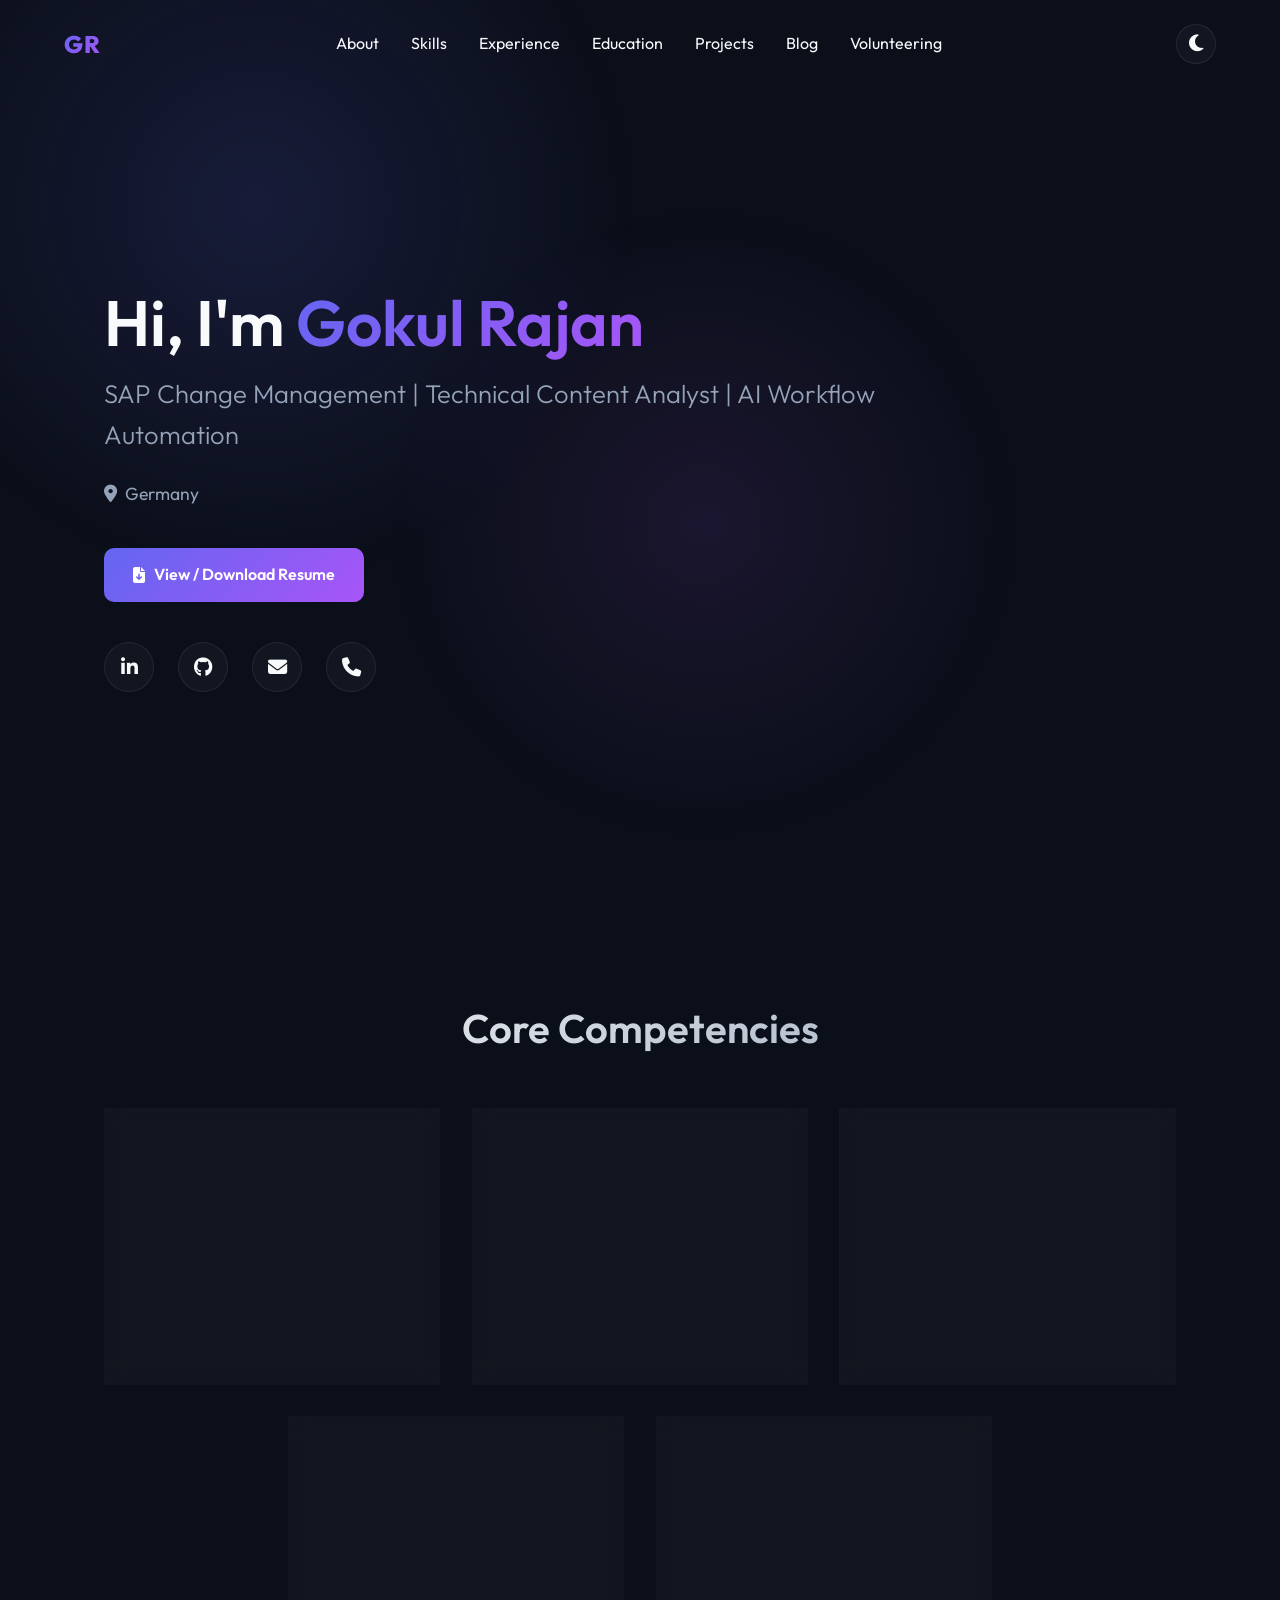
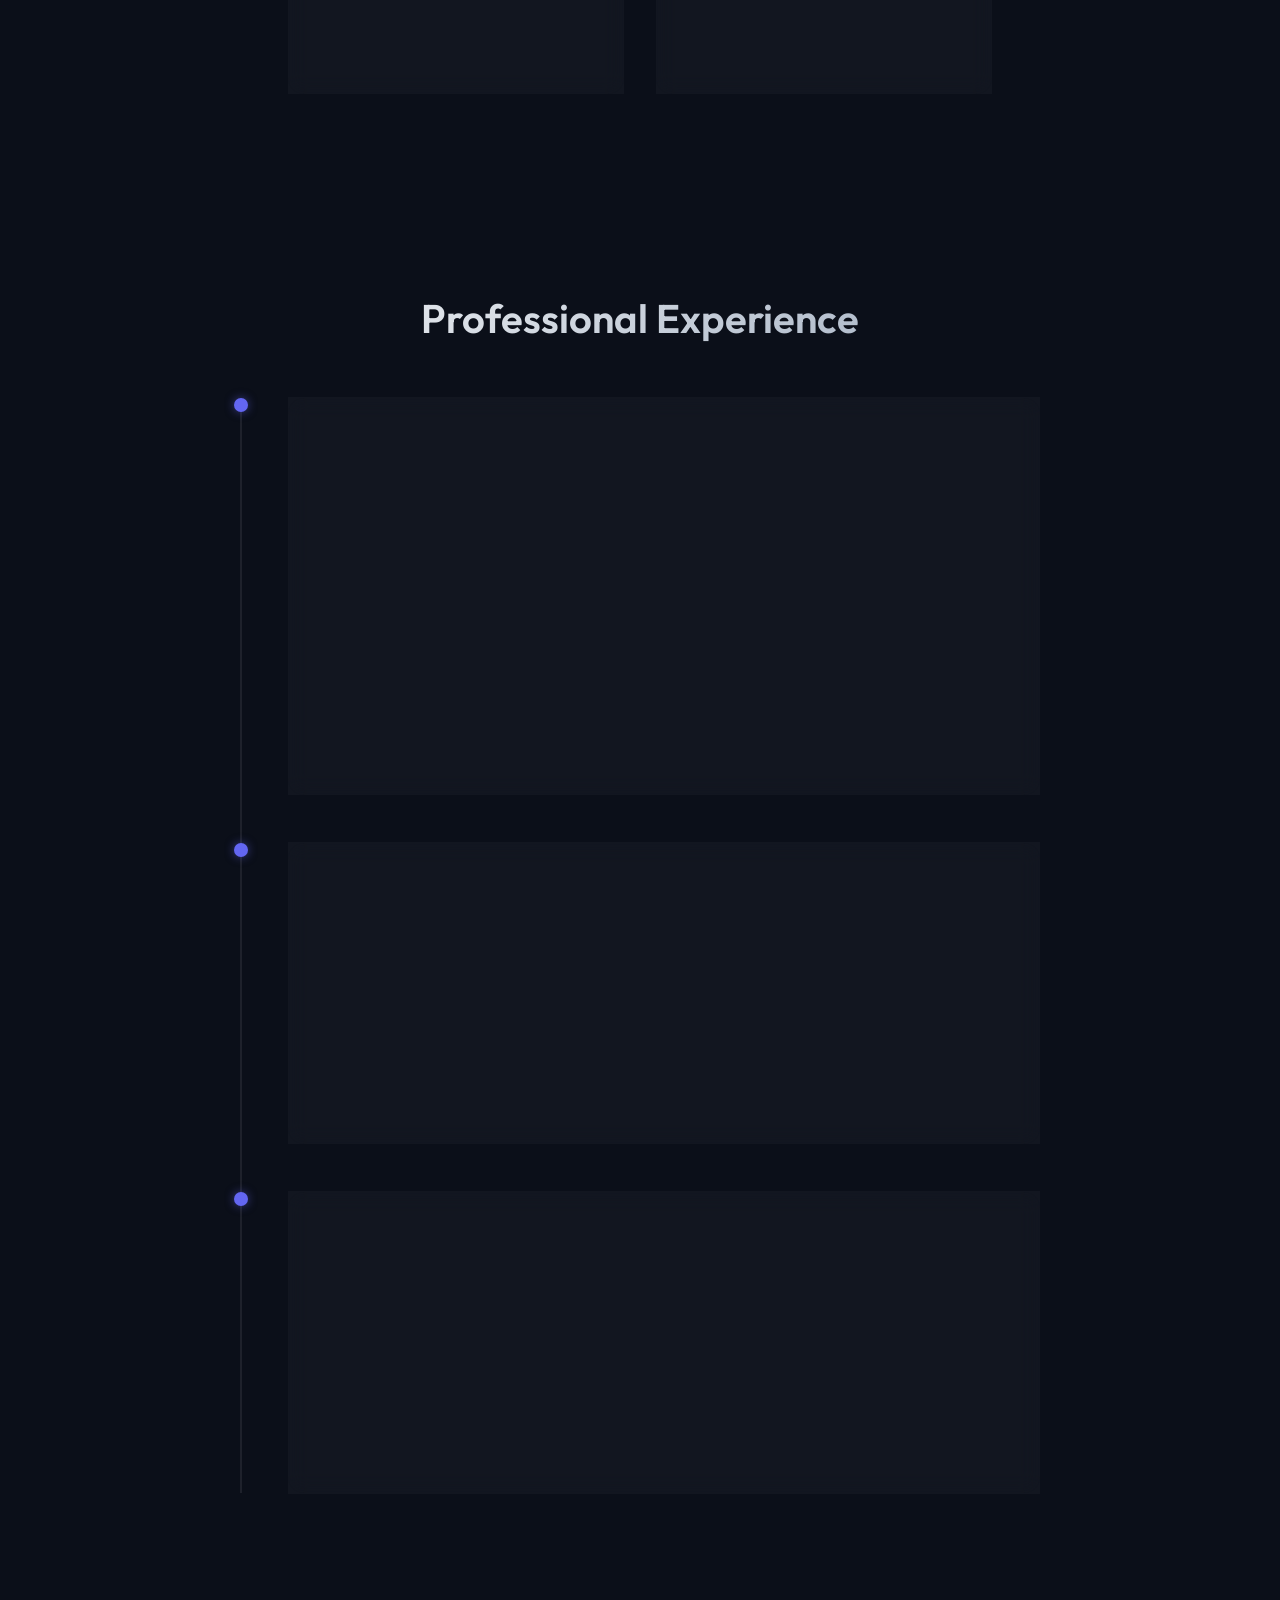
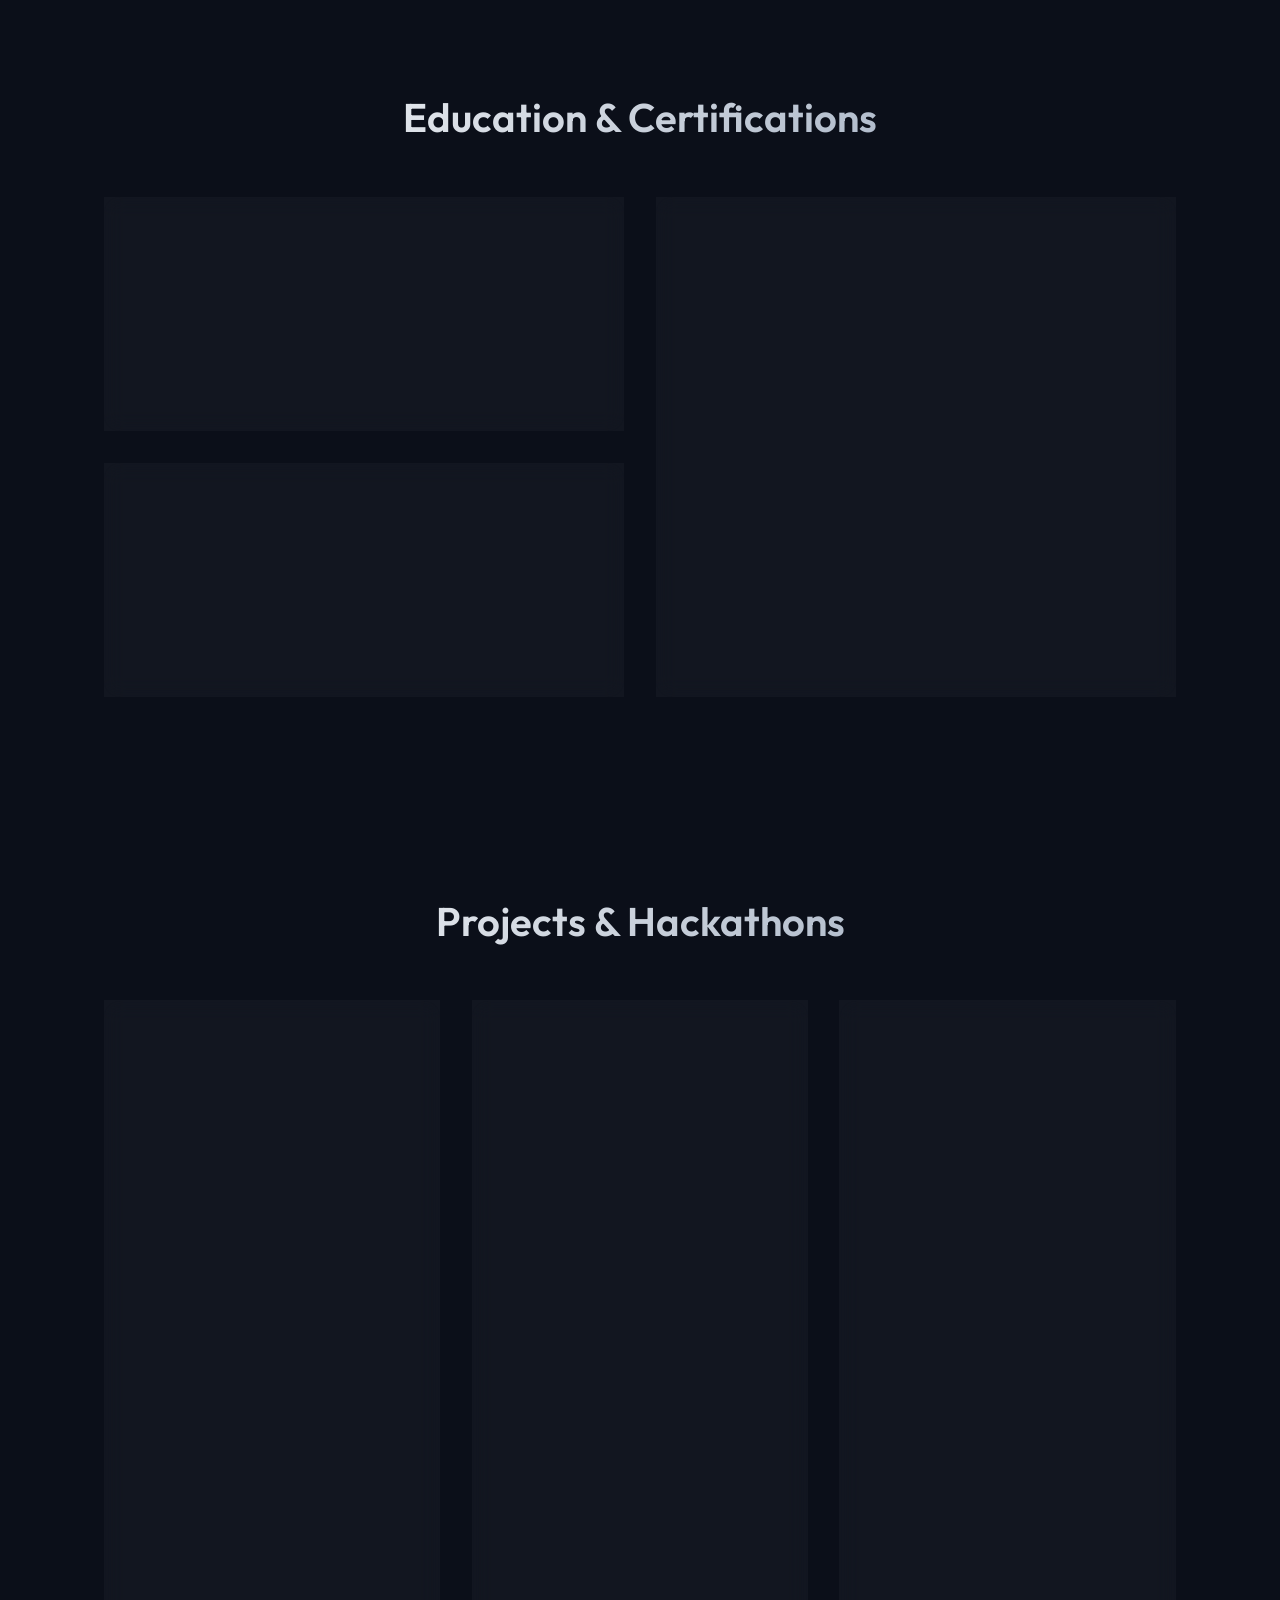
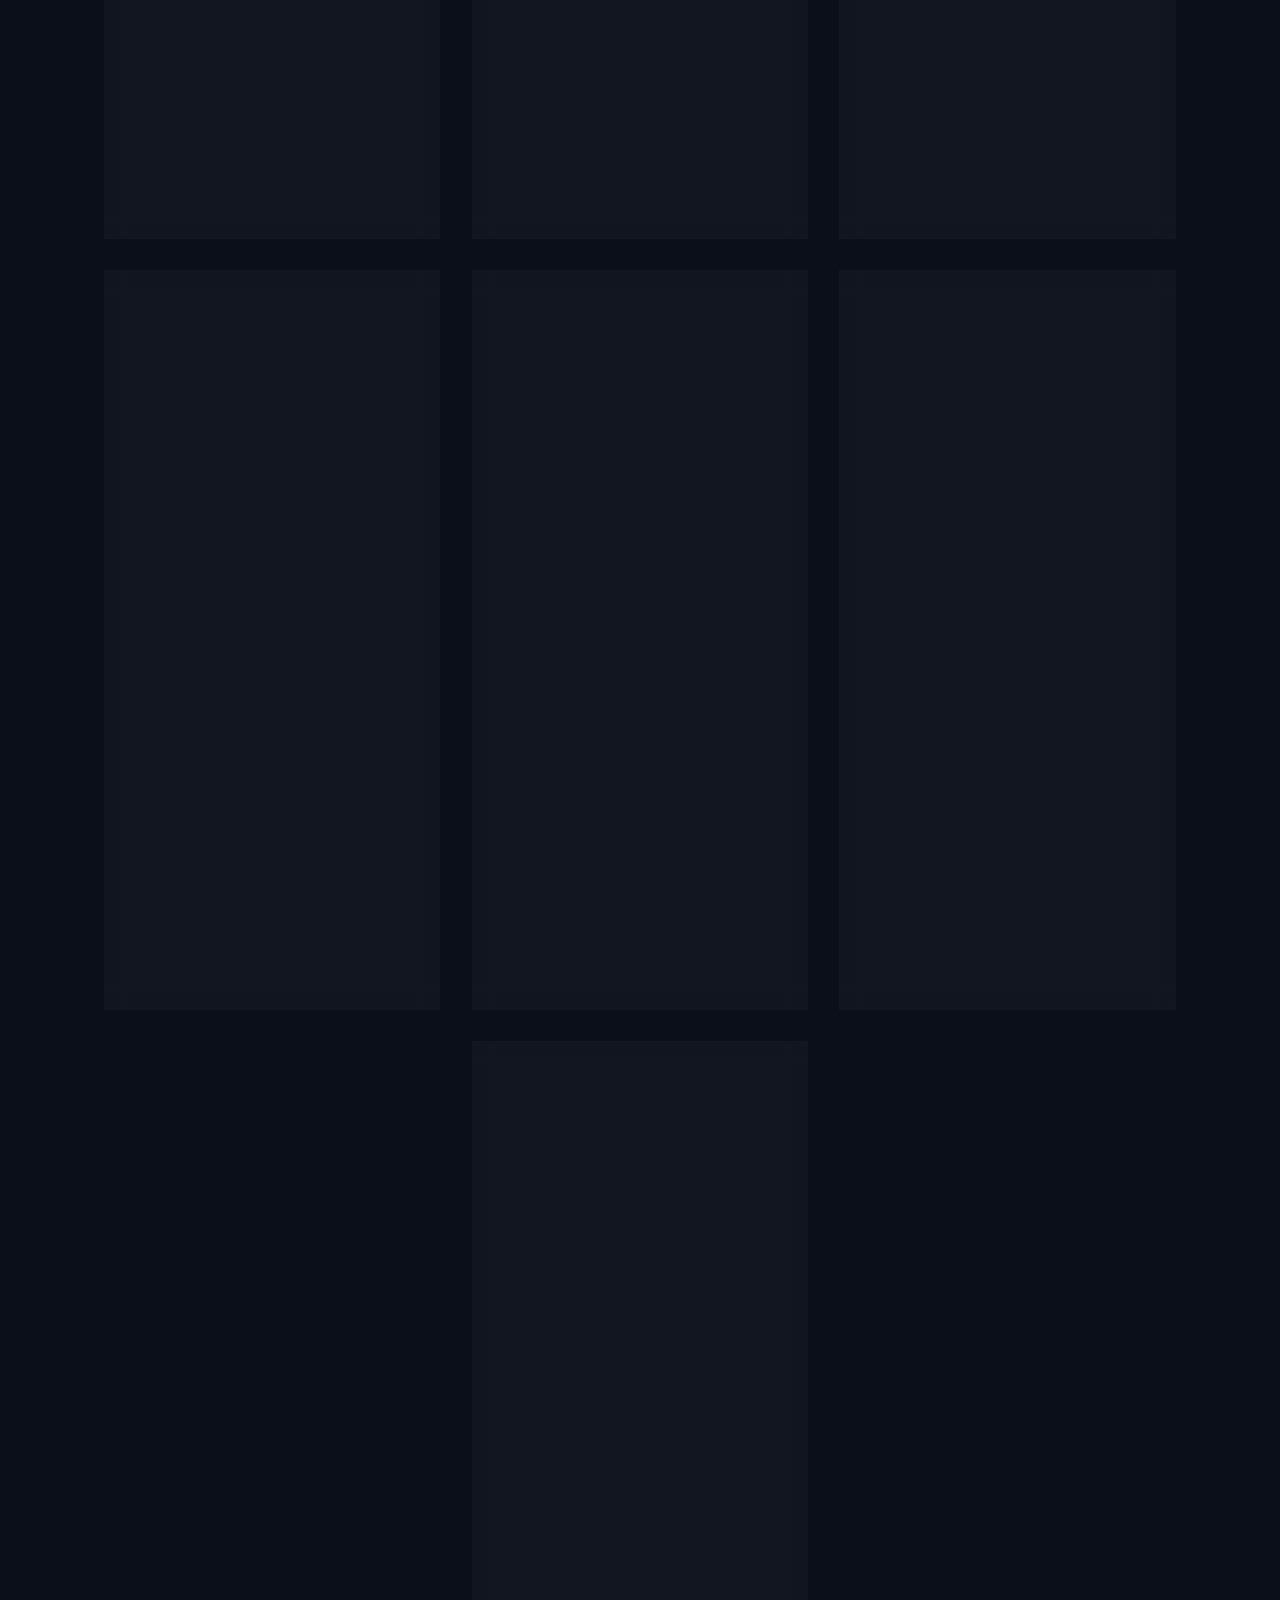
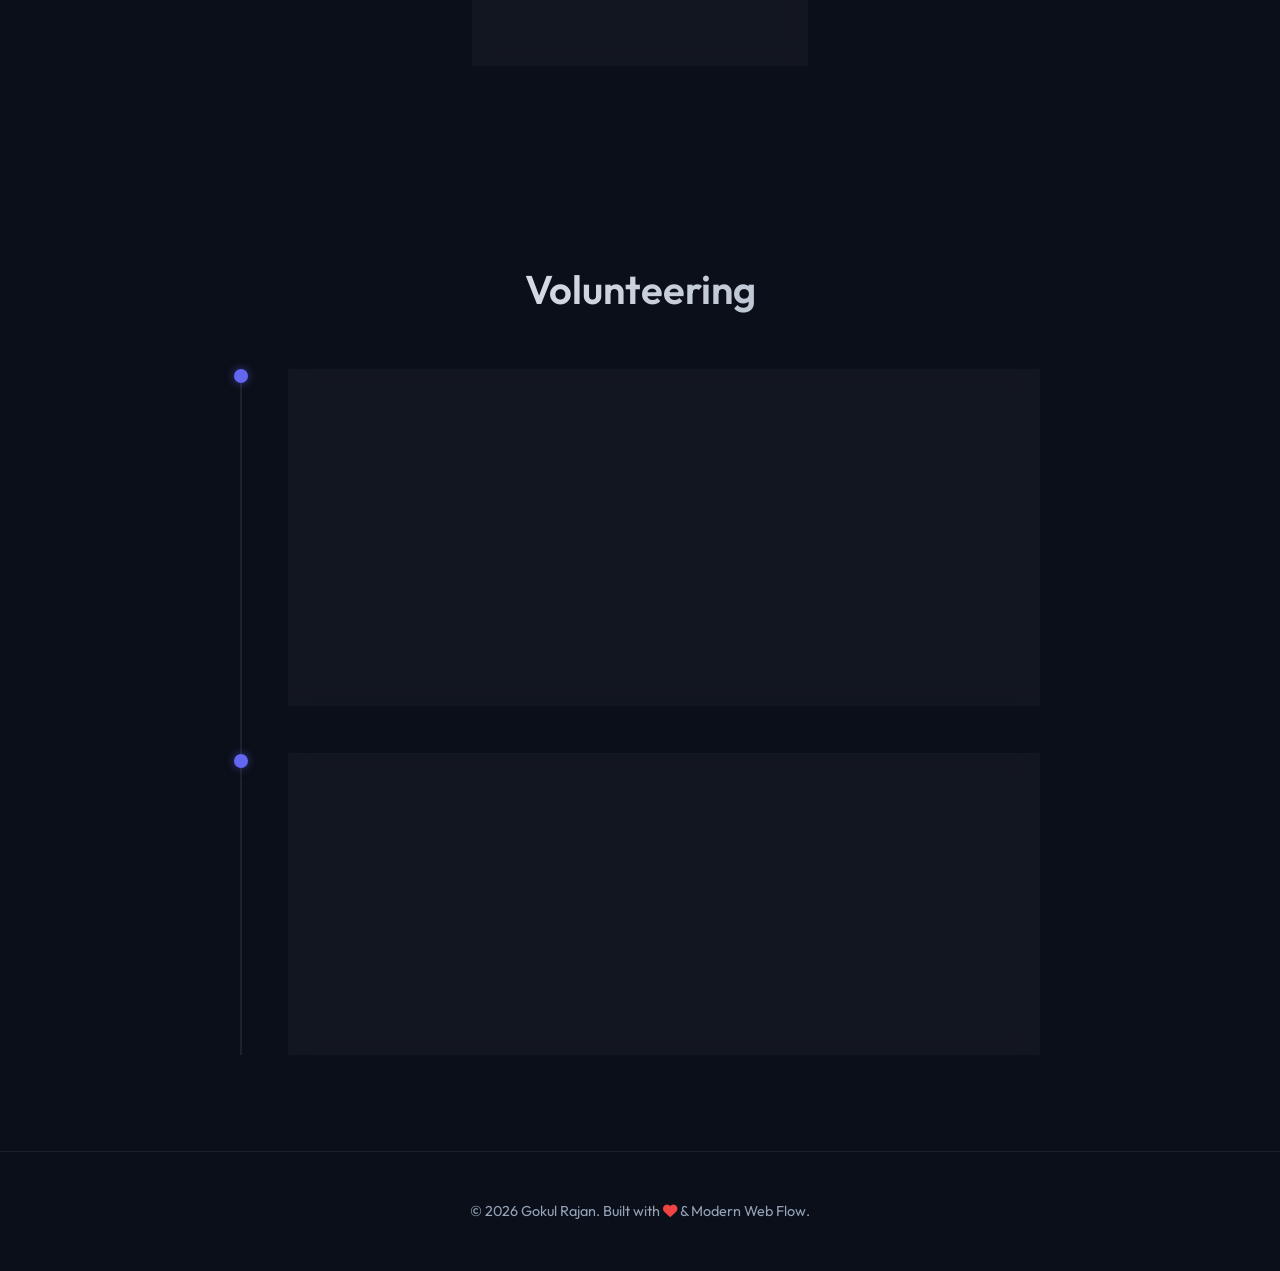
==== index.html @ 10820ab2 "Update hero, competencies, projects and rewrite project docs - Hero tagline is now SAP Change Manage" ====
<!DOCTYPE html>
<html lang="en">
<head>
    <meta charset="UTF-8">
    <meta name="viewport" content="width=device-width, initial-scale=1.0">
    <title>Gokul Rajan | Personal Portfolio</title>
    <meta name="description" content="Portfolio of Gokul Rajan - SAP Change Management | Technical Content Analyst | AI Workflow Automation.">
    <link rel="preconnect" href="https://fonts.googleapis.com">
    <link rel="preconnect" href="https://fonts.gstatic.com" crossorigin>
    <link href="https://fonts.googleapis.com/css2?family=Outfit:wght@300;400;600;800&display=swap" rel="stylesheet">
    <link rel="stylesheet" href="style.css">
    <link rel="stylesheet" href="https://cdnjs.cloudflare.com/ajax/libs/font-awesome/6.4.0/css/all.min.css">
</head>
<body>
    <div class="blob-bg"></div>

    <header>
        <nav>
            <div class="logo">GR</div>
            <ul class="nav-links">
                <li><a href="#hero">About</a></li>
                <li><a href="#skills">Skills</a></li>
                <li><a href="#experience">Experience</a></li>
                <li><a href="#education">Education</a></li>
                <li><a href="#projects">Projects</a></li>
                <li><a href="blog.html">Blog</a></li>
                <li><a href="#volunteering">Volunteering</a></li>
            </ul>
            <button id="theme-toggle" class="theme-toggle" aria-label="Toggle Theme">
                <i class="fa-solid fa-moon"></i>
            </button>
        </nav>
    </header>

    <main>
        <!-- Hero Section -->
        <section id="hero" class="hero">
            <div class="hero-content reveal-on-load">
                <h1>Hi, I'm <span class="highlight">Gokul Rajan</span></h1>
                <h2>SAP Change Management | Technical Content Analyst | AI Workflow Automation</h2>
                <p class="location"><i class="fa-solid fa-location-dot"></i> Germany</p>
                <!-- TODO: replace RESUME_DRIVE_LINK with the Google Drive share URL of the resume -->
                <div class="hero-actions">
                    <a href="RESUME_DRIVE_LINK" class="btn-primary" target="_blank" rel="noopener">
                        <i class="fa-solid fa-file-arrow-down"></i> View / Download Resume
                    </a>
                </div>
                <div class="social-links">
                    <a href="https://linkedin.com/in/gokul-rajan-ece" target="_blank" aria-label="LinkedIn"><i class="fa-brands fa-linkedin-in"></i></a>
                    <a href="https://github.com/GokulRajan23" target="_blank" aria-label="GitHub"><i class="fa-brands fa-github"></i></a>
                    <a href="mailto:gokulrece23@gmail.com" aria-label="Email"><i class="fa-solid fa-envelope"></i></a>
                    <a href="tel:+4915510297960" aria-label="Phone"><i class="fa-solid fa-phone"></i></a>
                </div>
            </div>
        </section>

        <!-- About / Skills Section -->
        <section id="skills" class="skills-section">
            <h2 class="section-title reveal">Core Competencies</h2>
            <div class="skills-grid">
                <div class="glass-card skill-card reveal">
                    <h3><i class="fa-solid fa-bullseye"></i> Focus Areas</h3>
                    <ul>
                        <li>SAP Change Management</li>
                        <li>Technical Content Analysis</li>
                        <li>Generative AI Enthusiast</li>
                    </ul>
                </div>
                <div class="glass-card skill-card reveal">
                    <h3><i class="fa-solid fa-list-check"></i> Project Support</h3>
                    <ul>
                        <li>Project coordination</li>
                        <li>Task tracking</li>
                        <li>Process execution</li>
                        <li>Documentation management</li>
                    </ul>
                </div>
                <div class="glass-card skill-card reveal">
                    <h3><i class="fa-solid fa-toolbox"></i> Tools & Platforms</h3>
                    <div class="tags">
                        <span>SAP</span> <span>SharePoint</span> <span>ServiceNow</span> <span>IBM Maximo</span> <span>Microsoft Office</span> <span>MS Teams</span>
                    </div>
                </div>
                <div class="glass-card skill-card reveal">
                    <h3><i class="fa-solid fa-file-signature"></i> Documentation</h3>
                    <ul>
                        <li>Technical documentation</li>
                        <li>Report preparation</li>
                        <li>Data maintenance</li>
                        <li>Structured documentation</li>
                    </ul>
                </div>
                <div class="glass-card skill-card reveal">
                    <h3><i class="fa-solid fa-earth-europe"></i> Languages</h3>
                    <div class="language-bars">
                        <div class="lang">
                            <span>English (C1)</span>
                            <div class="progress-bar"><div class="progress" style="width: 85%;"></div></div>
                        </div>
                        <div class="lang">
                            <span>German (A2)</span>
                            <div class="progress-bar"><div class="progress" style="width: 30%;"></div></div>
                        </div>
                    </div>
                </div>
            </div>
        </section>

        <!-- Experience Section -->
        <section id="experience" class="timeline-section">
            <h2 class="section-title reveal">Professional Experience</h2>
            <div class="timeline">
                <div class="timeline-item reveal">
                    <div class="timeline-dot"></div>
                    <div class="timeline-content glass-card hover-lift">
                        <h3>SAP BASIS Administrator</h3>
                        <h4>Kyndryl Solutions Pvt. Ltd <span>| Chennai, India</span></h4>
                        <span class="date">Aug 2023 – Sept 2025</span>
                        <ul>
                            <li>Supported structured project-related workflows in an SAP-based environment for a global manufacturing client (Henkel)</li>
                            <li>Maintained and updated process and system documentation</li>
                            <li>Tracked system activities and workflows</li>
                            <li>Collaborated with cross-functional teams</li>
                            <li>Validated and maintained operational data</li>
                        </ul>
                    </div>
                </div>
                <div class="timeline-item reveal">
                    <div class="timeline-dot"></div>
                    <div class="timeline-content glass-card hover-lift">
                        <h3>Python Programmer</h3>
                        <h4>Institution of Electronics & Telecommunication Engineers <span>| Remote</span></h4>
                        <span class="date">Nov 2020 – Dec 2020</span>
                        <ul>
                            <li>Processed and validated datasets</li>
                            <li>Cleaned and organized data</li>
                            <li>Automated simple data handling tasks</li>
                        </ul>
                    </div>
                </div>
                <div class="timeline-item reveal">
                    <div class="timeline-dot"></div>
                    <div class="timeline-content glass-card hover-lift">
                        <h3>Technical Content Analyst</h3>
                        <h4>StudyMonk.Inc <span>| Remote</span></h4>
                        <span class="date">Oct 2020 – Nov 2020</span>
                        <ul>
                            <li>Prepared structured technical documentation</li>
                            <li>Created clear and concise content</li>
                            <li>Ensured consistency and quality across formats</li>
                        </ul>
                    </div>
                </div>
            </div>
        </section>

        <!-- Education & Certifications -->
        <section id="education" class="edu-cert-section">
            <h2 class="section-title reveal">Education & Certifications</h2>
            <div class="edu-cert-grid">
                
                <div class="education reveal">
                    <div class="glass-card edu-card hover-lift">
                        <h3>Master of Science</h3>
                        <h4>International Information Systems</h4>
                        <p>Friedrich-Alexander-University<br>Erlangen-Nuremberg, Germany</p>
                        <span class="date">Oct 2025 – Present</span>
                    </div>
                    <div class="glass-card edu-card hover-lift mt-4">
                        <h3>Bachelor of Engineering</h3>
                        <h4>Electronics and Communication Engineering</h4>
                        <p>Anna University<br>Chennai, India</p>
                        <span class="date">Aug 2019 – Aug 2023</span>
                    </div>
                </div>

                <div class="certifications reveal">
                    <div class="glass-card cert-card">
                        <h3><i class="fa-solid fa-certificate"></i> Certifications</h3>
                        <ul class="cert-list">
                            <li><i class="fa-solid fa-check text-primary"></i> Prompt Engineering with Gemini, Claude & ChatGPT</li>
                            <li><i class="fa-solid fa-check text-primary"></i> Distributed Platform – Windows & VMware Admin</li>
                            <li><i class="fa-solid fa-check text-primary"></i> Microsoft Power BI – Data Visualization and Reporting</li>
                            <li><i class="fa-solid fa-check text-primary"></i> Microsoft Certified: Azure Fundamentals (AZ-900)</li>
                            <li><i class="fa-solid fa-check text-primary"></i> Microsoft Certified: Azure AI Fundamentals (AI-900)</li>
                            <li><i class="fa-solid fa-check text-primary"></i> Google Cloud Computing Foundations</li>
                            <li><i class="fa-solid fa-check text-primary"></i> Automation Fundamentals (Kyndryl)</li>
                        </ul>
                    </div>
                </div>
            </div>
        </section>
        
        <!-- Projects Section -->
        <section id="projects" class="projects-section">
            <h2 class="section-title reveal">Projects & Hackathons</h2>
            <div class="projects-grid">

                <!-- Project 1 -->
                <div class="glass-card project-card reveal hover-lift">
                    <div class="project-header">
                        <h3>Q Hack 2026 - AI Sales Coach (Minerva)</h3>
                        <div class="badge-row">
                            <span class="category-badge">Multi-Agent AI System</span>
                            <span class="category-badge award-badge"><i class="fa-solid fa-trophy"></i> 1st Place</span>
                        </div>
                    </div>
                    <p class="description">Built at Q Hack 2026 in Mannheim: a LangGraph-based multi-agent AI system that processes real-time input data to generate structured sales coaching outputs.</p>
                    <ul class="key-contributions">
                        <li>Designed the agent architecture, prompt pipeline and evaluation logic from scratch</li>
                        <li>Orchestrated multiple agents into a single structured coaching output</li>
                        <li>Awarded 1st place among all competing teams</li>
                    </ul>
                    <div class="tags">
                        <span>LangGraph</span> <span>Multi-Agent Systems</span> <span>Prompt Engineering</span> <span>Python</span> <span>LLM Evaluation</span>
                    </div>
                </div>

                <!-- Project 2 -->
                <div class="glass-card project-card reveal hover-lift">
                    <div class="project-header">
                        <h3>Should I Buy It</h3>
                        <div class="badge-row">
                            <span class="category-badge">React / AI Web App</span>
                        </div>
                    </div>
                    <p class="description">A gamified purchase-decision app. Answer a short run of timed questions about a product and an LLM returns a straight YES or NO verdict with a one-line reason.</p>
                    <ul class="key-contributions">
                        <li>Built a category-aware question engine covering 12 product categories with timed questions, sliders and choice inputs</li>
                        <li>Integrated the OpenRouter API to return a strict JSON verdict plus a one-sentence justification</li>
                        <li>Managed quiz flow with a reducer-based React hook and an age gate for restricted categories</li>
                    </ul>
                    <div class="tags">
                        <span>React 19</span> <span>Vite</span> <span>Tailwind CSS</span> <span>OpenRouter API</span> <span>Vercel</span>
                    </div>
                    <div class="project-links">
                        <a href="https://github.com/GokulRajan23/ShouldIBuyIt" target="_blank" class="btn"><i class="fa-brands fa-github"></i> Github link</a>
                    </div>
                </div>

                <!-- Project 3 -->
                <div class="glass-card project-card reveal hover-lift">
                    <div class="project-header">
                        <h3>AI Founding Agent Hackathon</h3>
                        <span class="category-badge">Backend / AI Application</span>
                    </div>
                    <p class="description">Developed a backend-driven application to process structured inputs and generate decision-support outputs using n8n.</p>
                    <ul class="key-contributions">
                        <li>Designed system workflows integrating multiple components</li>
                        <li>Implemented backend logic for efficient data handling</li>
                        <li>Simulated real-world application behavior and data flow</li>
                    </ul>
                    <div class="tags">
                        <span>Backend Architecture</span> <span>Data Processing Pipelines</span> <span>Workflow Design</span> <span>Application Logic</span>
                    </div>
                </div>

                <!-- Project 4 -->
                <div class="glass-card project-card reveal hover-lift">
                    <div class="project-header">
                        <h3>Smart India Hackathon</h3>
                        <span class="category-badge">Database & Backend System</span>
                    </div>
                    <p class="description">Built a system with a MySQL database backend for structured data storage and retrieval.</p>
                    <ul class="key-contributions">
                        <li>Designed relational database schemas</li>
                        <li>Implemented SQL queries for optimized data access</li>
                        <li>Integrated backend logic with application components</li>
                    </ul>
                    <div class="tags">
                        <span>MySQL</span> <span>Relational Database Design</span> <span>SQL Optimization</span> <span>Backend Integration</span>
                    </div>
                    <div class="project-links">
                        <a href="https://github.com/GokulRajan23/Sustainable-and-No-Contact-Attendance-System" target="_blank" class="btn"><i class="fa-brands fa-github"></i> Github link</a>
                    </div>
                </div>

                <!-- Project 5 -->
                <div class="glass-card project-card reveal hover-lift">
                    <div class="project-header">
                        <h3>Alcohol Detection System with Engine Locking</h3>
                        <span class="category-badge">Embedded Systems / IoT</span>
                    </div>
                    <p class="description">Designed a system to detect alcohol levels and automatically lock the vehicle engine if a threshold is exceeded.</p>
                    <ul class="key-contributions">
                        <li>Developed alcohol detection using MQ3 sensor</li>
                        <li>Implemented engine locking mechanism</li>
                        <li>Handled both hardware and software integration</li>
                    </ul>
                    <div class="tags">
                        <span>Arduino IDE</span> <span>C++</span> <span>MQ3 Sensor</span>
                    </div>
                    <div class="project-links">
                        <a href="https://github.com/GokulRajan23/Alcohol-Detection-System-with-Engine-Locking" target="_blank" class="btn"><i class="fa-brands fa-github"></i> Github link</a>
                    </div>
                </div>

                <!-- Project 6 -->
                <div class="glass-card project-card reveal hover-lift">
                    <div class="project-header">
                        <h3>Gas Leakage Monitoring & Alerting System</h3>
                        <span class="category-badge">IoT + Mobile Application</span>
                    </div>
                    <p class="description">Engineered a real-time LPG gas leakage detection and alert system with mobile notifications.</p>
                    <ul class="key-contributions">
                        <li>Built real-time gas leakage detection system</li>
                        <li>Implemented automated alert mechanisms</li>
                        <li>Developed cross-platform mobile app for notifications</li>
                    </ul>
                    <div class="tags">
                        <span>Arduino UNO</span> <span>MIT App Inventor</span> <span>Node-RED</span> <span>TinkerCAD</span> <span>GPS Module</span>
                    </div>
                    <div class="project-links">
                        <a href="https://tinyurl.com/gas-leakage-monitoring" target="_blank" class="btn"><i class="fa-solid fa-link"></i> Project link</a>
                    </div>
                </div>

                <!-- Project 7 -->
                <div class="glass-card project-card reveal hover-lift">
                    <div class="project-header">
                        <h3>Metamaterial Antenna for Wideband Applications</h3>
                        <span class="category-badge">Research / Simulation</span>
                    </div>
                    <p class="description">Designed and simulated a metamaterial antenna to improve bandwidth and performance.</p>
                    <ul class="key-contributions">
                        <li>Designed metamaterial-based antenna structure</li>
                        <li>Performed simulations using CST Studio Suite</li>
                        <li>Used MATLAB for data analysis and modeling</li>
                    </ul>
                    <div class="tags">
                        <span>CST Studio Suite</span> <span>MATLAB</span>
                    </div>
                    <div class="project-links">
                        <a href="https://tinyurl.com/design-of-antenna" target="_blank" class="btn"><i class="fa-solid fa-link"></i> Project link</a>
                    </div>
                </div>

            </div>
        </section>
        
        <!-- Volunteering Section -->
        <section id="volunteering" class="timeline-section">
            <h2 class="section-title reveal">Volunteering</h2>
            <div class="timeline">
                <div class="timeline-item reveal">
                    <div class="timeline-dot"></div>
                    <div class="timeline-content glass-card hover-lift">
                        <h3>Secretary</h3>
                        <h4>Electronics and Communication Engineers Association <span>| Chennai, India</span></h4>
                        <span class="date">2021 – 2022</span>
                        <ul>
                            <li>Coordinated multi-team activities</li>
                            <li>Organized meetings and stakeholder communication</li>
                            <li>Prepared reports and documentation</li>
                            <li>Tracked tasks and follow-ups</li>
                        </ul>
                    </div>
                </div>
                <div class="timeline-item reveal">
                    <div class="timeline-dot"></div>
                    <div class="timeline-content glass-card hover-lift">
                        <h3>Joint Secretary</h3>
                        <h4>Electronics and Communication Engineers Association <span>| Chennai, India</span></h4>
                        <span class="date">2020 – 2021</span>
                        <ul>
                            <li>Supported planning and execution of activities</li>
                            <li>Assisted in communication and coordination</li>
                            <li>Maintained documentation and reporting</li>
                        </ul>
                    </div>
                </div>
            </div>
        </section>

    </main>

    <footer>
        <p>&copy; 2026 Gokul Rajan. Built with <i class="fa-solid fa-heart align-icon"></i> & Modern Web Flow.</p>
    </footer>

    <script src="script.js"></script>
</body>
</html>
---- style.css ----
:root {
    /* Dark Mode (Default) */
    --bg-color: #0b0f19;
    --card-bg: rgba(255, 255, 255, 0.03);
    --card-border: rgba(255, 255, 255, 0.08);
    --primary: #6366f1;
    --primary-glow: rgba(99, 102, 241, 0.5);
    --secondary: #a855f7;
    --text-main: #f8fafc;
    --text-muted: #94a3b8;
    --font-main: 'Outfit', sans-serif;
    --radius-lg: 16px;
    --transition: all 0.4s cubic-bezier(0.4, 0, 0.2, 1);
    
    --header-bg: rgba(11, 15, 25, 0.8);
    --blob-1: rgba(99, 102, 241, 0.15);
    --blob-2: rgba(168, 85, 247, 0.1);
    --timeline-bg: rgba(168, 85, 247, 0.1);
    --timeline-text: #d8b4fe;
    --card-hover-border: rgba(99, 102, 241, 0.3);
    --title-gradient: linear-gradient(135deg, #fff, #94a3b8);
}

[data-theme="light"] {
    /* Light Mode (10 AM Blue Sky) */
    --bg-color: #e0f2fe;
    --card-bg: rgba(255, 255, 255, 0.6);
    --card-border: rgba(255, 255, 255, 0.9);
    --primary: #0284c7;
    --primary-glow: rgba(2, 132, 199, 0.4);
    --secondary: #0ea5e9;
    --text-main: #0f172a;
    --text-muted: #334155;
    
    --header-bg: rgba(224, 242, 254, 0.85);
    --blob-1: rgba(14, 165, 233, 0.2);
    --blob-2: rgba(250, 204, 21, 0.25); /* morning sun */
    --timeline-bg: rgba(2, 132, 199, 0.15);
    --timeline-text: #0284c7;
    --card-hover-border: rgba(2, 132, 199, 0.5);
    --title-gradient: linear-gradient(135deg, #0f172a, #334155);
}

* {
    margin: 0;
    padding: 0;
    box-sizing: border-box;
}

html {
    scroll-behavior: smooth;
}

body {
    background-color: var(--bg-color);
    color: var(--text-main);
    font-family: var(--font-main);
    line-height: 1.6;
    overflow-x: hidden;
    position: relative;
}

/* Background blob animation */
.blob-bg {
    position: fixed;
    top: -20%;
    left: -10%;
    width: 60vw;
    height: 60vw;
    background: radial-gradient(circle, var(--blob-1) 0%, transparent 70%);
    border-radius: 50%;
    z-index: -1;
    animation: float 20s infinite ease-in-out alternate;
    pointer-events: none;
}
.blob-bg::after {
    content: '';
    position: absolute;
    top: 50%;
    right: -50%;
    width: 50vw;
    height: 50vw;
    background: radial-gradient(circle, var(--blob-2) 0%, transparent 70%);
    border-radius: 50%;
    animation: float 15s infinite ease-in-out alternate-reverse;
}

@keyframes float {
    0% { transform: translate(0, 0) scale(1); }
    100% { transform: translate(5%, 10%) scale(1.1); }
}

/* Header & Nav */
header {
    position: fixed;
    top: 0;
    width: 100%;
    padding: 1.5rem 5%;
    display: flex;
    justify-content: center;
    z-index: 100;
    transition: var(--transition);
}

header.scrolled {
    background: var(--header-bg);
    backdrop-filter: blur(12px);
    border-bottom: 1px solid var(--card-border);
    padding: 1rem 5%;
}

nav {
    display: flex;
    justify-content: space-between;
    align-items: center;
    width: 100%;
    max-width: 1200px;
    gap: 2rem;
}

.theme-toggle {
    background: var(--card-bg);
    border: 1px solid var(--card-border);
    color: var(--text-main);
    font-size: 1.2rem;
    cursor: pointer;
    width: 40px;
    height: 40px;
    border-radius: 50%;
    display: flex;
    justify-content: center;
    align-items: center;
    transition: var(--transition);
}
.theme-toggle:hover {
    background: var(--primary);
    color: #fff;
    transform: rotate(15deg);
}

.logo {
    font-size: 1.5rem;
    font-weight: 800;
    background: linear-gradient(135deg, var(--primary), var(--secondary));
    -webkit-background-clip: text;
    -webkit-text-fill-color: transparent;
    letter-spacing: 1px;
}

.nav-links {
    list-style: none;
    display: flex;
    gap: 2rem;
}

.nav-links a {
    color: var(--text-main);
    text-decoration: none;
    font-size: 1rem;
    font-weight: 400;
    transition: var(--transition);
    position: relative;
}

.nav-links a::after {
    content: '';
    position: absolute;
    bottom: -5px;
    left: 0;
    width: 0;
    height: 2px;
    background: var(--primary);
    transition: var(--transition);
}

.nav-links a:hover::after {
    width: 100%;
}
.nav-links a:hover {
    color: var(--primary);
}

/* Typography & Utils */
main {
    max-width: 1200px;
    margin: 0 auto;
    padding: 0 5%;
}

h1, h2, h3 {
    font-weight: 600;
}

.section-title {
    font-size: 2.5rem;
    margin-bottom: 3rem;
    text-align: center;
    background: var(--title-gradient);
    -webkit-background-clip: text;
    -webkit-text-fill-color: transparent;
}

.text-primary {
    color: var(--primary);
}

.glass-card {
    background: var(--card-bg);
    border: 1px solid var(--card-border);
    border-radius: var(--radius-lg);
    padding: 2rem;
    backdrop-filter: blur(10px);
    transition: var(--transition);
}

.hover-lift:hover {
    transform: translateY(-8px);
    box-shadow: 0 10px 30px rgba(0, 0, 0, 0.15);
    border-color: var(--card-hover-border);
}

.mt-4 {
    margin-top: 2rem;
}

/* Hero Section */
.hero {
    min-height: 100vh;
    display: flex;
    align-items: center;
    padding-top: 5rem;
}

.hero-content {
    max-width: 800px;
}

.hero h1 {
    font-size: clamp(3rem, 5vw, 5rem);
    line-height: 1.1;
    margin-bottom: 1rem;
}

.hero .highlight {
    background: linear-gradient(135deg, var(--primary), var(--secondary));
    -webkit-background-clip: text;
    -webkit-text-fill-color: transparent;
}

.hero h2 {
    font-size: clamp(1.2rem, 2vw, 1.8rem);
    color: var(--text-muted);
    font-weight: 300;
    margin-bottom: 1.5rem;
}

.hero .location {
    font-size: 1.1rem;
    color: var(--text-muted);
    margin-bottom: 2.5rem;
    display: flex;
    align-items: center;
    gap: 0.5rem;
}

.hero-actions {
    display: flex;
    flex-wrap: wrap;
    gap: 1rem;
    margin-bottom: 2.5rem;
}

.btn-primary {
    display: inline-flex;
    align-items: center;
    gap: 0.6rem;
    background: linear-gradient(135deg, var(--primary), var(--secondary));
    color: #fff;
    border: none;
    padding: 0.9rem 1.8rem;
    border-radius: 10px;
    font-family: var(--font-main);
    font-size: 1rem;
    font-weight: 600;
    text-decoration: none;
    cursor: pointer;
    transition: var(--transition);
}

.btn-primary:hover {
    transform: translateY(-3px);
    box-shadow: 0 10px 25px var(--primary-glow);
}

.social-links {
    display: flex;
    gap: 1.5rem;
}

.social-links a {
    display: flex;
    align-items: center;
    justify-content: center;
    width: 50px;
    height: 50px;
    border-radius: 50%;
    background: var(--card-bg);
    border: 1px solid var(--card-border);
    color: var(--text-main);
    font-size: 1.2rem;
    text-decoration: none;
    transition: var(--transition);
}

.social-links a:hover {
    background: var(--primary);
    border-color: var(--primary);
    transform: translateY(-5px);
    box-shadow: 0 10px 20px var(--primary-glow);
}

/* Skills Grid */
.skills-section {
    padding: 6rem 0;
}

/* Flex instead of grid so a trailing partial row stays centred and the
   cards keep the same width no matter how many are in the section. */
.skills-grid {
    display: flex;
    flex-wrap: wrap;
    justify-content: center;
    gap: 2rem;
}

.skills-grid > * {
    flex: 1 1 250px;
}

@media (min-width: 700px) {
    .skills-grid > * {
        max-width: calc(50% - 1rem);
    }
}

@media (min-width: 1000px) {
    .skills-grid > * {
        max-width: calc(33.333% - 1.334rem);
    }
}

.skill-card h3 {
    display: flex;
    align-items: center;
    gap: 0.8rem;
    margin-bottom: 1.5rem;
    color: var(--primary);
    font-size: 1.3rem;
}

.skill-card ul {
    list-style: none;
    color: var(--text-muted);
}

.skill-card ul li {
    margin-bottom: 0.8rem;
    position: relative;
    padding-left: 1.5rem;
}

.skill-card ul li::before {
    content: '▹';
    position: absolute;
    left: 0;
    color: var(--secondary);
}

.tags {
    display: flex;
    flex-wrap: wrap;
    gap: 0.8rem;
}

.tags span {
    background: var(--timeline-bg);
    border: 1px solid var(--card-hover-border);
    padding: 0.4rem 1rem;
    border-radius: 20px;
    font-size: 0.9rem;
    color: var(--text-main);
}

.language-bars .lang {
    margin-bottom: 1rem;
}
.language-bars span {
    display: block;
    margin-bottom: 0.4rem;
    color: var(--text-muted);
    font-size: 0.95rem;
}
.progress-bar {
    width: 100%;
    height: 6px;
    background: rgba(255,255,255,0.05);
    border-radius: 10px;
    overflow: hidden;
}
.progress {
    height: 100%;
    background: linear-gradient(90deg, var(--primary), var(--secondary));
    border-radius: 10px;
    position: relative;
}

/* Timeline / Experience */
.timeline-section {
    padding: 6rem 0;
}

.timeline {
    position: relative;
    max-width: 800px;
    margin: 0 auto;
}

.timeline::before {
    content: '';
    position: absolute;
    left: 0;
    top: 0;
    width: 2px;
    height: 100%;
    background: var(--card-border);
}

.timeline-item {
    position: relative;
    padding-left: 3rem;
    margin-bottom: 3rem;
}

.timeline-item:last-child {
    margin-bottom: 0;
}

.timeline-dot {
    position: absolute;
    left: -6px;
    top: 0;
    width: 14px;
    height: 14px;
    border-radius: 50%;
    background: var(--primary);
    box-shadow: 0 0 10px var(--primary-glow);
}

.timeline-content h3 {
    font-size: 1.4rem;
    color: var(--text-main);
    margin-bottom: 0.3rem;
}

.timeline-content h4 {
    font-size: 1rem;
    color: var(--text-muted);
    font-weight: 400;
    margin-bottom: 1rem;
}

.timeline-content h4 span {
    color: var(--secondary);
}

.timeline-content .date {
    display: inline-block;
    background: var(--timeline-bg);
    color: var(--timeline-text);
    padding: 0.3rem 0.8rem;
    border-radius: 15px;
    font-size: 0.85rem;
    margin-bottom: 1rem;
}

.timeline-content ul {
    list-style: none;
    color: var(--text-muted);
}
.timeline-content ul li {
    margin-bottom: 0.6rem;
    padding-left: 1.2rem;
    position: relative;
}
.timeline-content ul li::before {
    content: '→';
    position: absolute;
    left: 0;
    color: var(--primary);
}

/* Education & Certifications */
.edu-cert-section {
    padding: 6rem 0;
}

.edu-cert-grid {
    display: grid;
    grid-template-columns: 1fr 1fr;
    gap: 2rem;
}

@media (max-width: 768px) {
    .edu-cert-grid {
        grid-template-columns: 1fr;
    }
}

.edu-card h3 {
    font-size: 1.4rem;
    margin-bottom: 0.3rem;
}
.edu-card h4 {
    font-size: 1.1rem;
    color: var(--primary);
    margin-bottom: 0.8rem;
    font-weight: 500;
}
.edu-card p {
    color: var(--text-muted);
    margin-bottom: 1rem;
    line-height: 1.4;
}
.edu-card .date {
    font-size: 0.9rem;
    color: rgba(255,255,255,0.5);
}

.cert-card {
    height: 100%;
}
.cert-card h3 {
    display: flex;
    align-items: center;
    gap: 0.8rem;
    margin-bottom: 1.5rem;
    color: var(--secondary);
}

.cert-list {
    list-style: none;
    color: var(--text-muted);
}

.cert-list li {
    margin-bottom: 1rem;
    display: flex;
    align-items: flex-start;
    gap: 0.8rem;
}

/* Projects Section */
.projects-section {
    padding: 6rem 0;
}

.projects-grid {
    display: flex;
    flex-wrap: wrap;
    justify-content: center;
    gap: 2rem;
}

.projects-grid > * {
    flex: 1 1 300px;
}

@media (min-width: 700px) {
    .projects-grid > * {
        max-width: calc(50% - 1rem);
    }
}

@media (min-width: 1000px) {
    .projects-grid > * {
        max-width: calc(33.333% - 1.334rem);
    }
}

.project-card {
    display: flex;
    flex-direction: column;
}

.project-header {
    margin-bottom: 1rem;
}

.badge-row {
    display: flex;
    flex-wrap: wrap;
    gap: 0.5rem;
}

.project-header h3 {
    font-size: 1.4rem;
    color: var(--text-main);
    margin-bottom: 0.5rem;
}

.category-badge {
    display: inline-block;
    background: var(--timeline-bg);
    color: var(--timeline-text);
    padding: 0.4rem 0.8rem;
    border-radius: 20px;
    font-size: 0.85rem;
    font-weight: 500;
}

.award-badge {
    background: rgba(234, 179, 8, 0.15);
    border: 1px solid rgba(234, 179, 8, 0.4);
    color: #eab308;
    display: inline-flex;
    align-items: center;
    gap: 0.4rem;
}

[data-theme="light"] .award-badge {
    background: rgba(180, 83, 9, 0.12);
    border-color: rgba(180, 83, 9, 0.35);
    color: #b45309;
}

.project-card .description {
    color: var(--text-muted);
    margin-bottom: 1.5rem;
}

.key-contributions {
    list-style: none;
    margin-bottom: 1.5rem;
    flex-grow: 1; /* Pushes tags to the bottom if cards vary in size */
}

.key-contributions li {
    position: relative;
    padding-left: 1.5rem;
    margin-bottom: 0.6rem;
    color: var(--text-muted);
    font-size: 0.95rem;
}

.key-contributions li::before {
    content: '✓';
    position: absolute;
    left: 0;
    color: var(--secondary);
    font-weight: bold;
}

.project-links {
    margin-top: 1.5rem;
    padding-top: 1.5rem;
    border-top: 1px solid var(--card-border);
}

.project-links .btn {
    display: inline-flex;
    align-items: center;
    gap: 0.5rem;
    background: rgba(255, 255, 255, 0.05);
    border: 1px solid var(--card-border);
    color: var(--text-main);
    padding: 0.5rem 1rem;
    border-radius: 8px;
    text-decoration: none;
    font-size: 0.9rem;
    transition: var(--transition);
}

.project-links .btn:hover {
    background: var(--primary);
    border-color: var(--primary);
    color: #fff;
}

/* Footer */
footer {
    text-align: center;
    padding: 3rem 0;
    border-top: 1px solid var(--card-border);
    color: var(--text-muted);
    font-size: 0.9rem;
}

.align-icon {
    color: #ef4444;
}

/* Animations - Reveal on scroll */
.reveal {
    opacity: 0;
    transform: translateY(30px);
    transition: all 0.8s cubic-bezier(0.5, 0, 0, 1);
}

.reveal.active {
    opacity: 1;
    transform: translateY(0);
}

.reveal-on-load {
    animation: fadeUp 1s cubic-bezier(0.5, 0, 0, 1) forwards;
}

@keyframes fadeUp {
    from {
        opacity: 0;
        transform: translateY(30px);
    }
    to {
        opacity: 1;
        transform: translateY(0);
    }
}

/* Base Responsive */
@media (max-width: 768px) {
    header {
        padding: 1rem 5%;
    }
    .nav-links {
        display: none; /* Mobile menu could be added here for further expansion */
    }
    .hero h1 {
        font-size: 2.8rem;
    }
    .timeline {
        padding-left: 20px;
    }
}
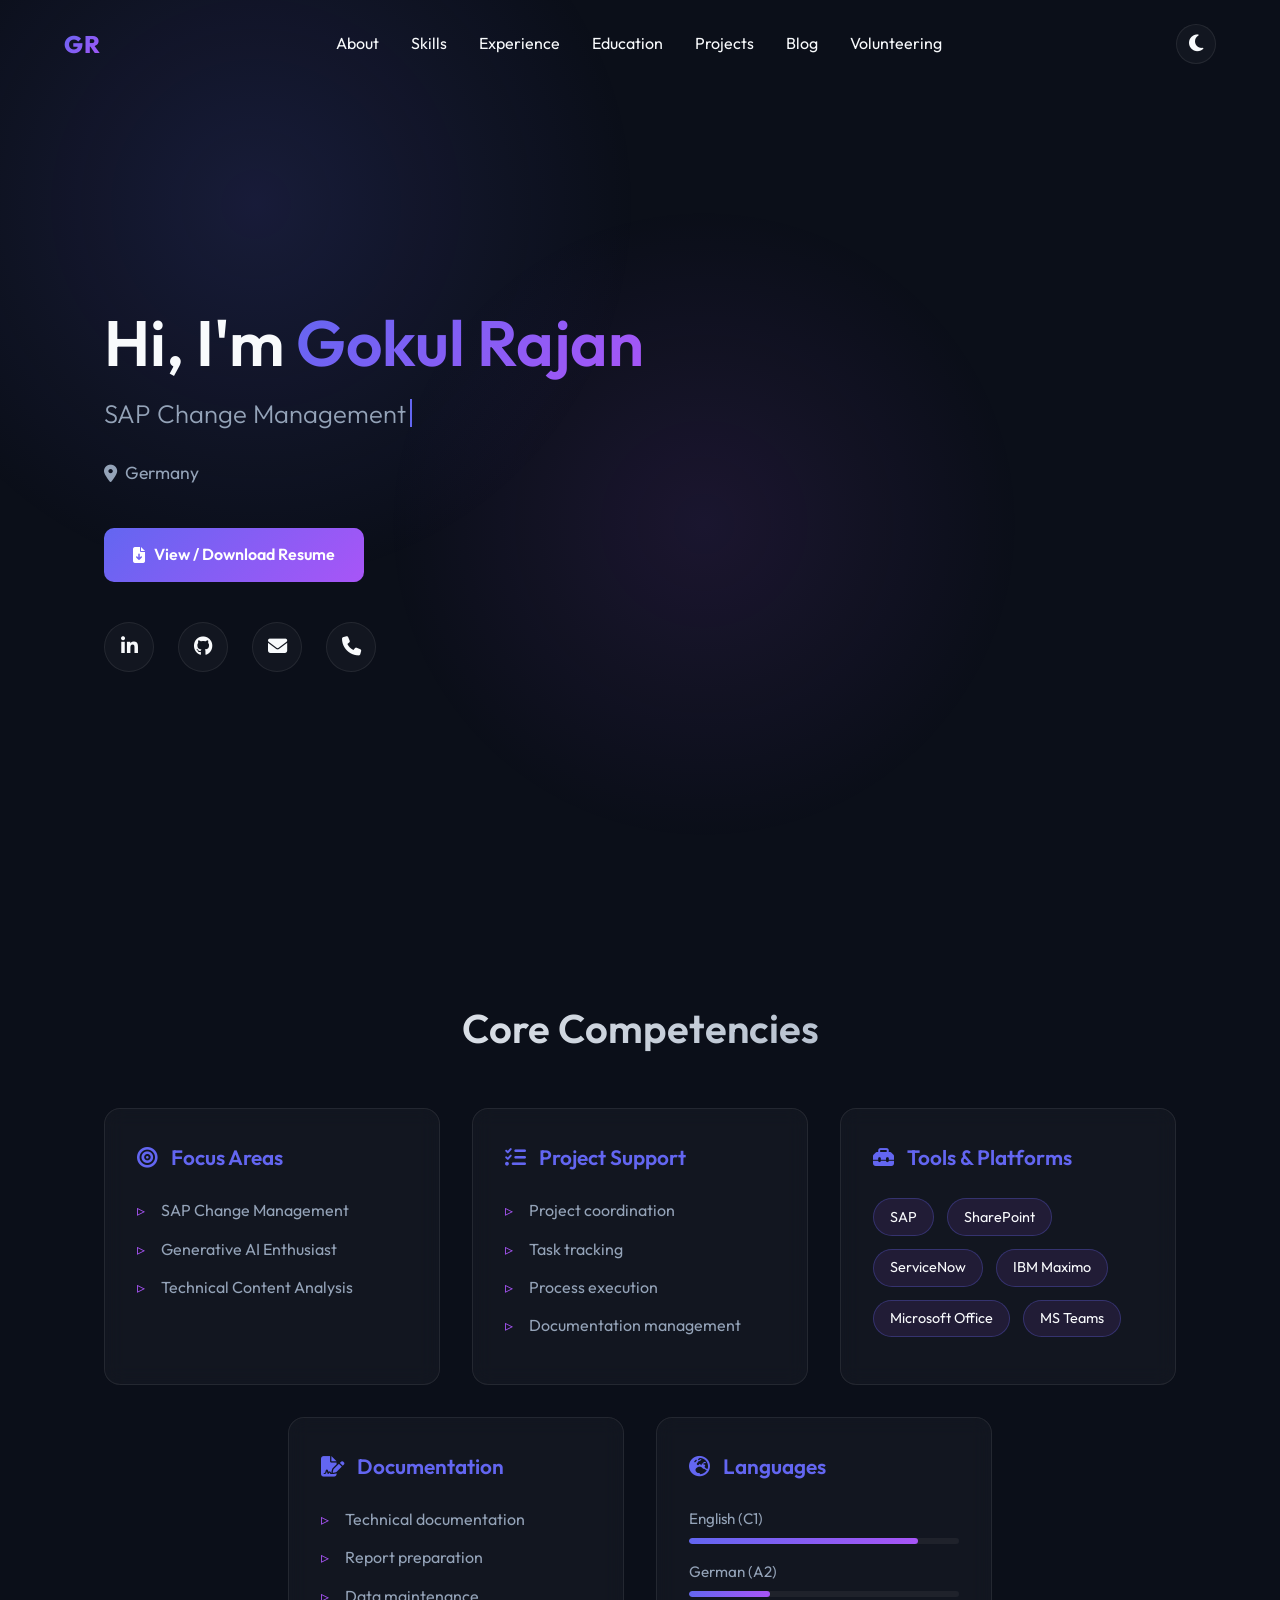
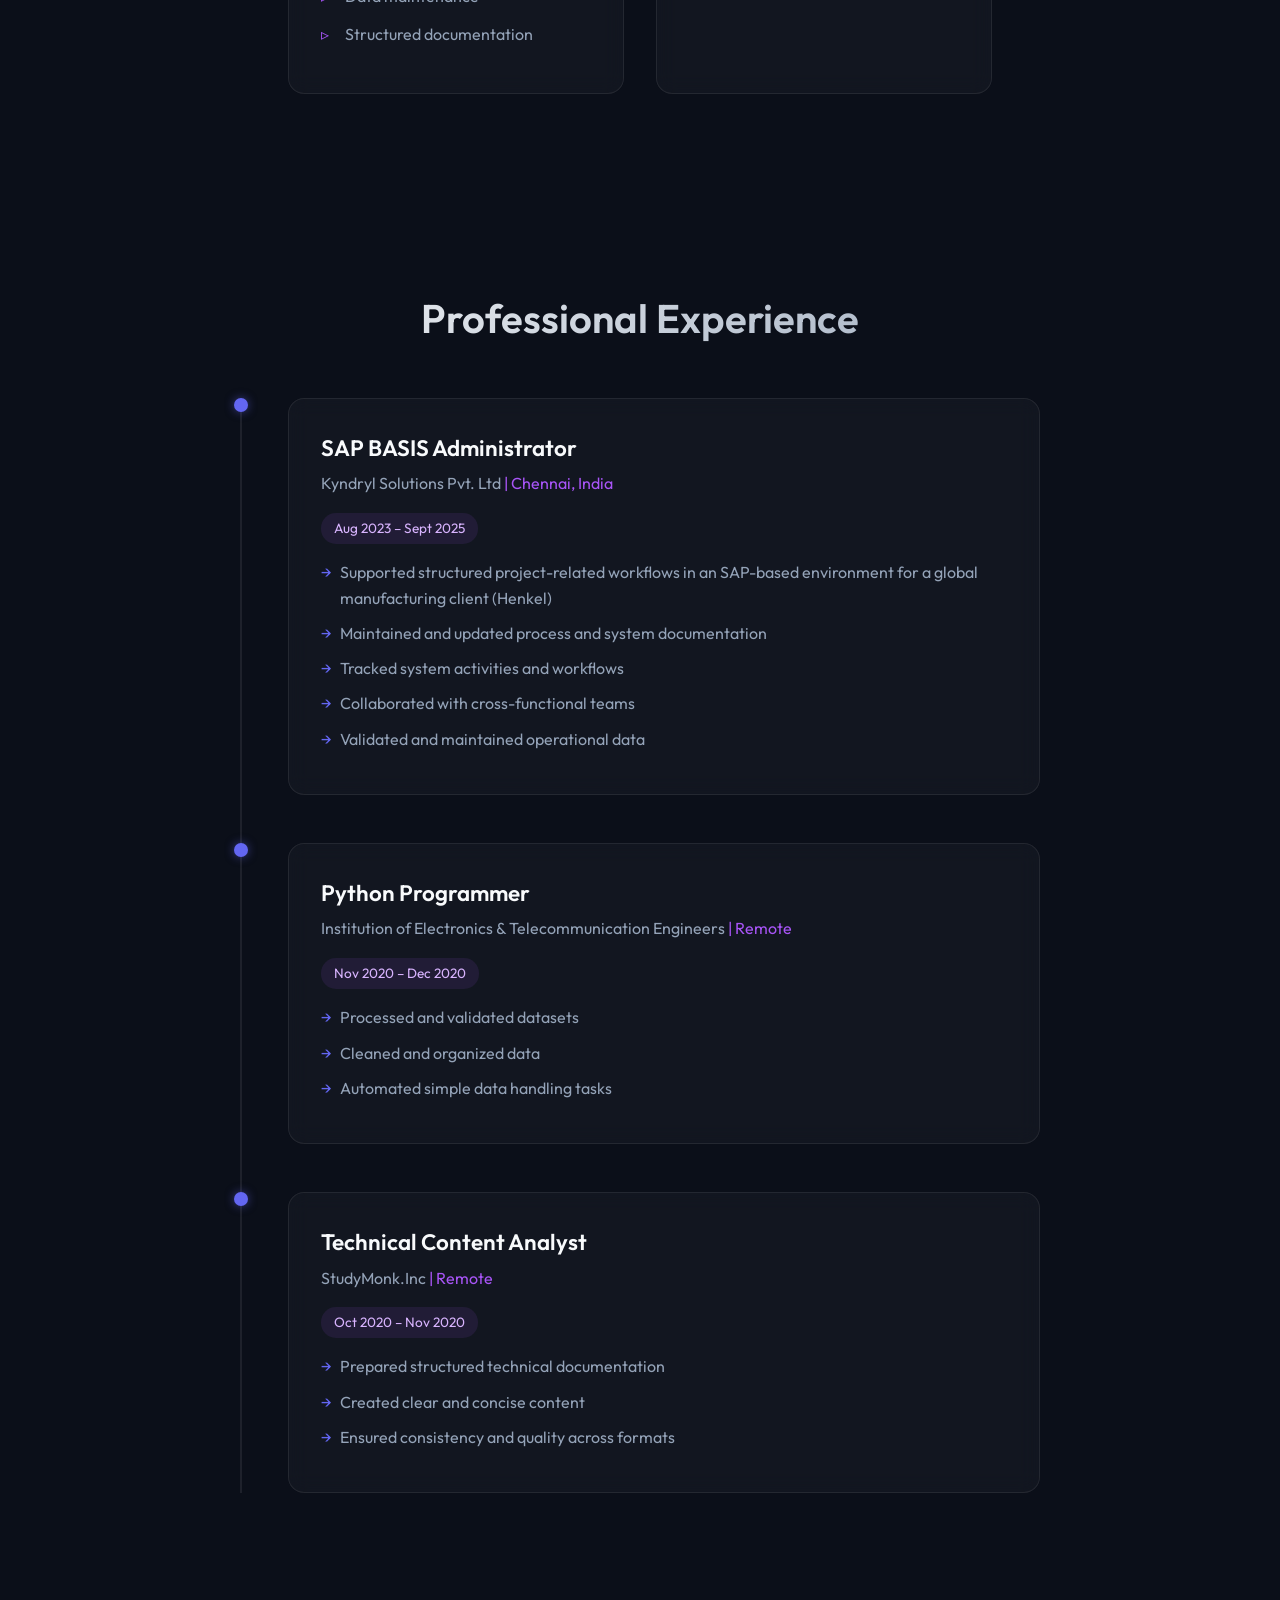
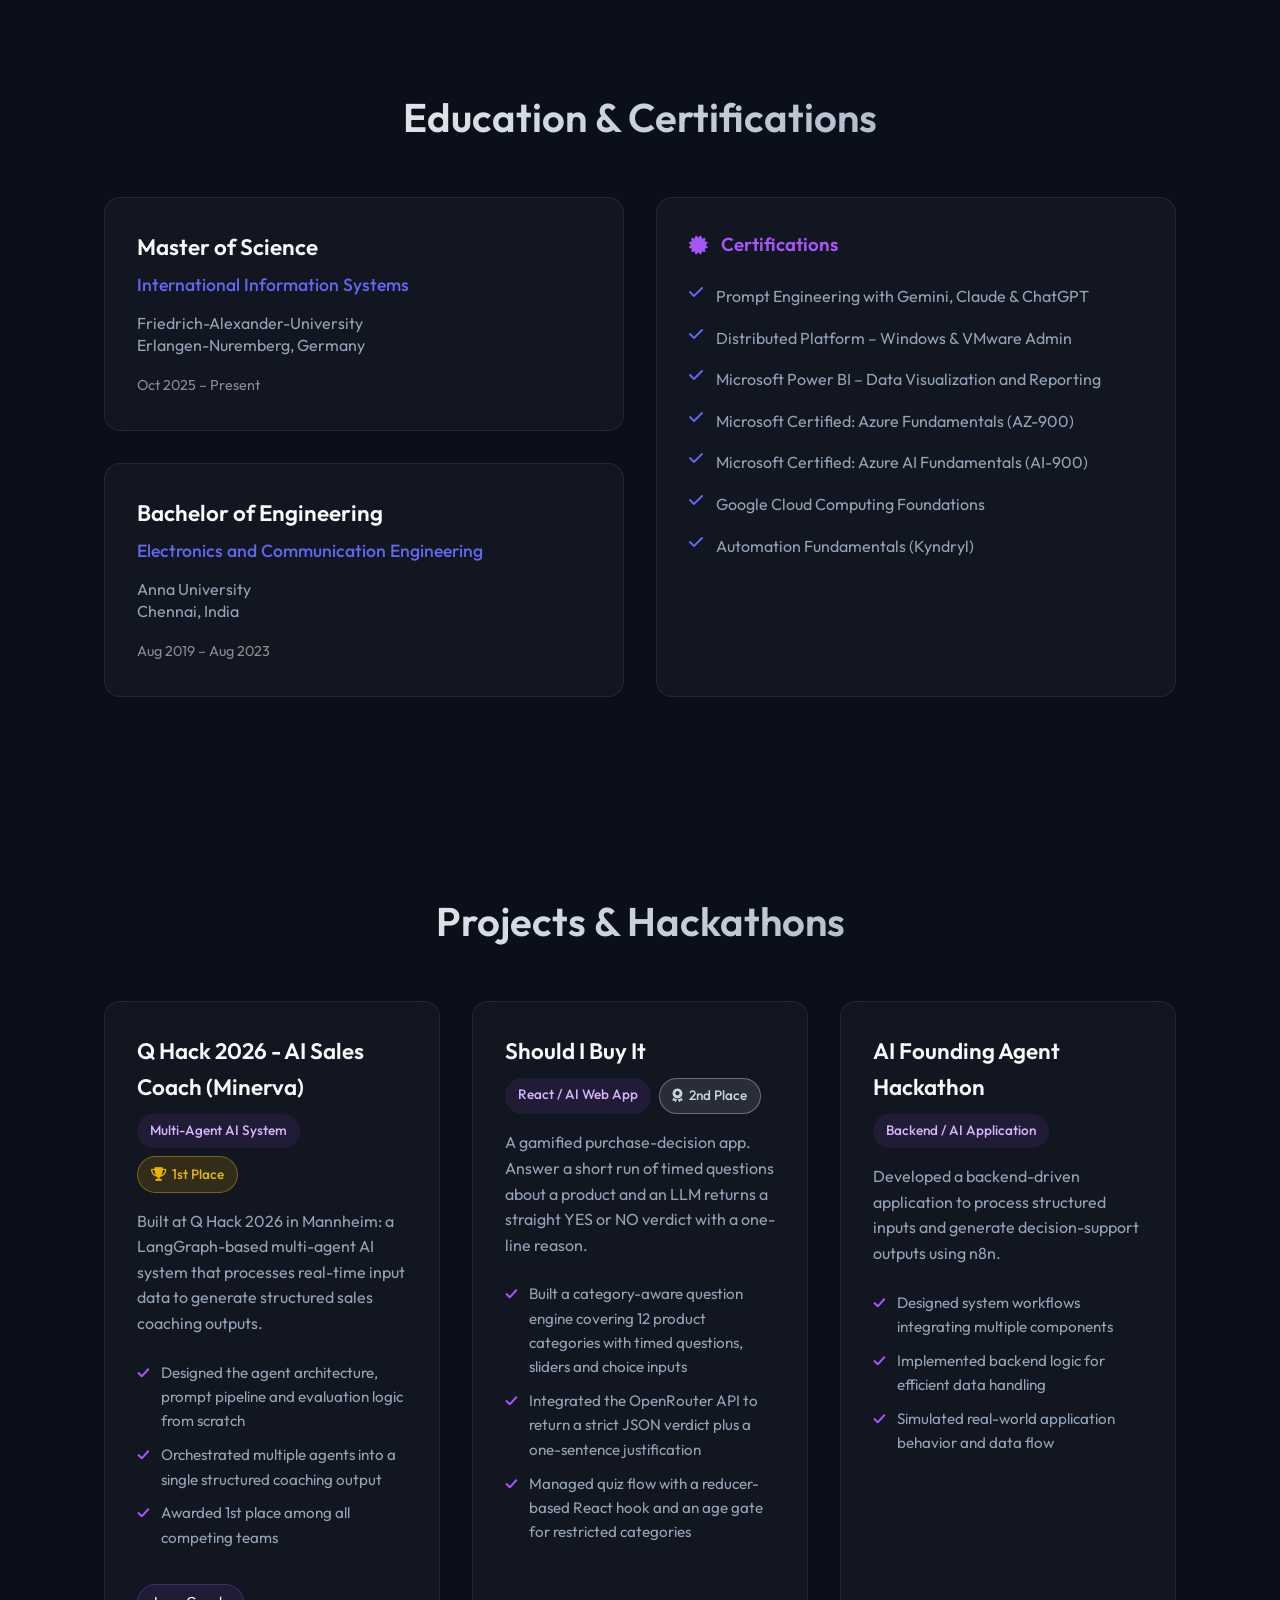
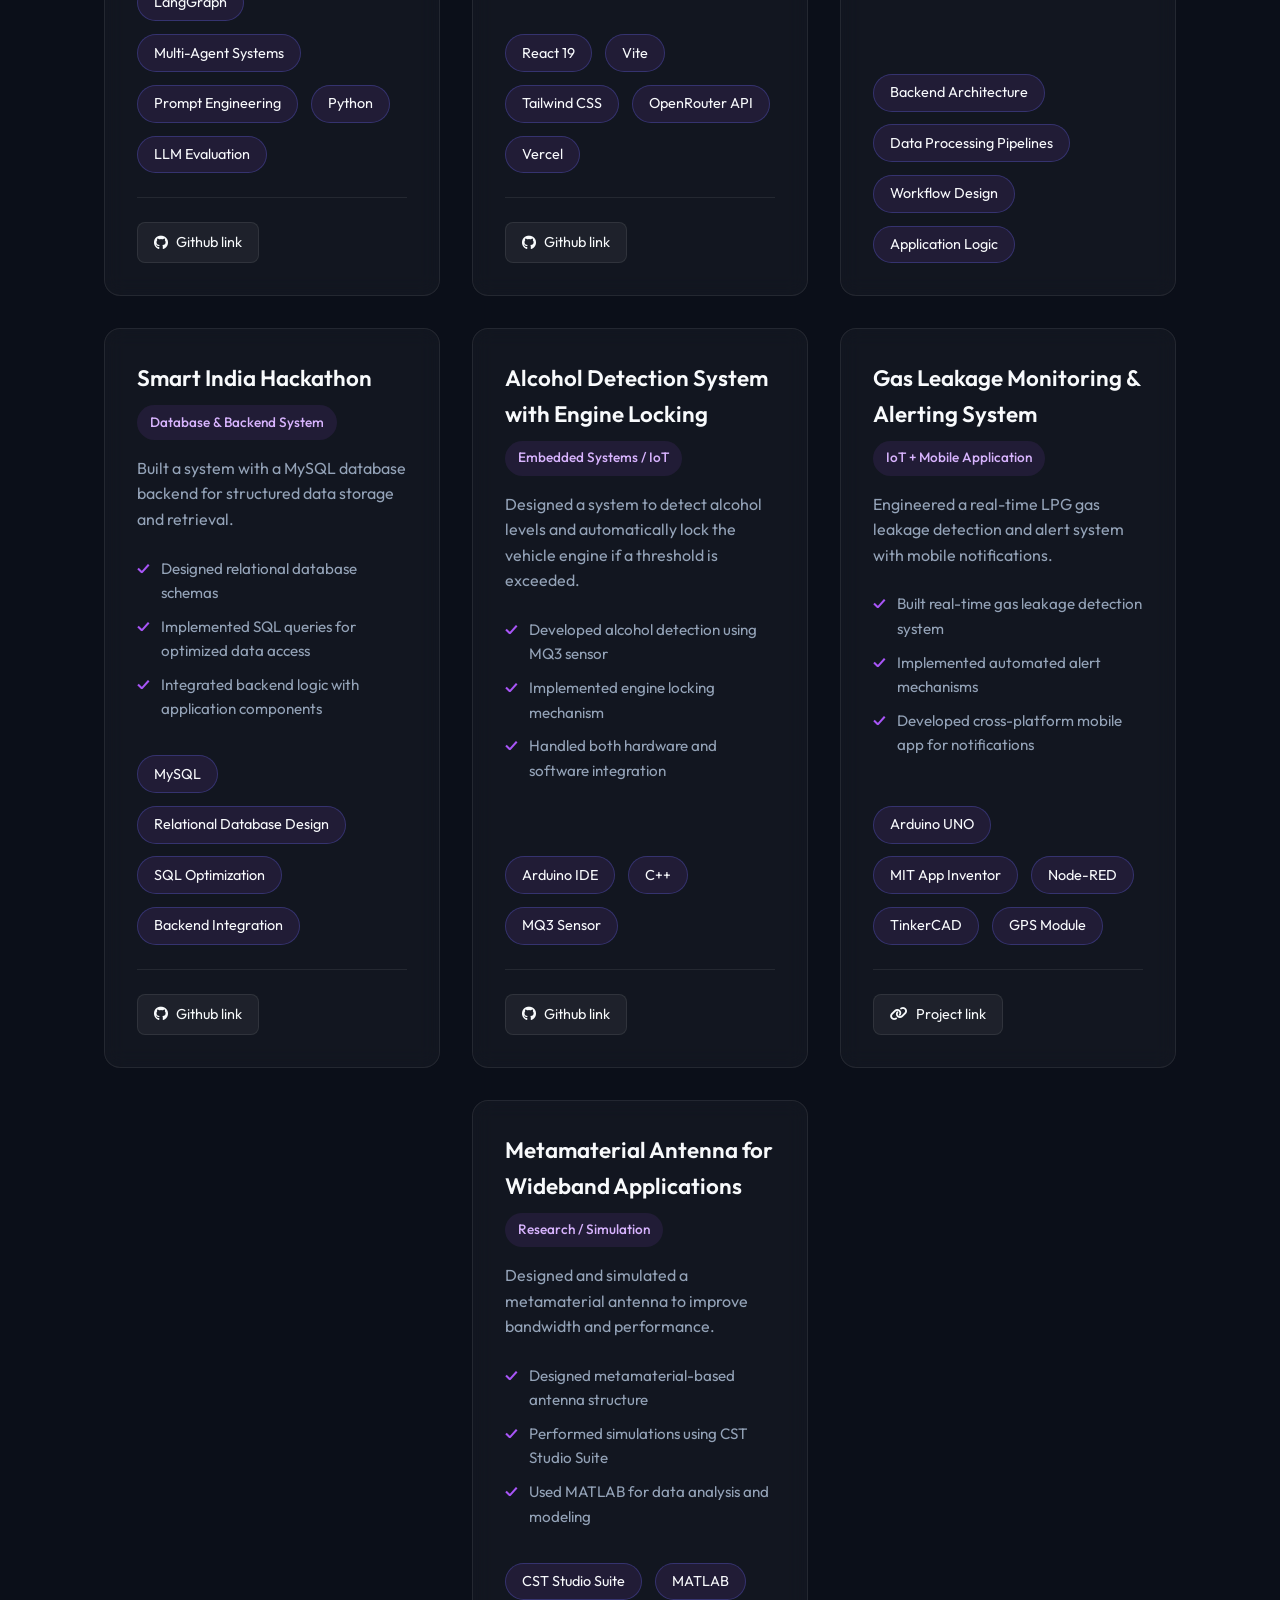
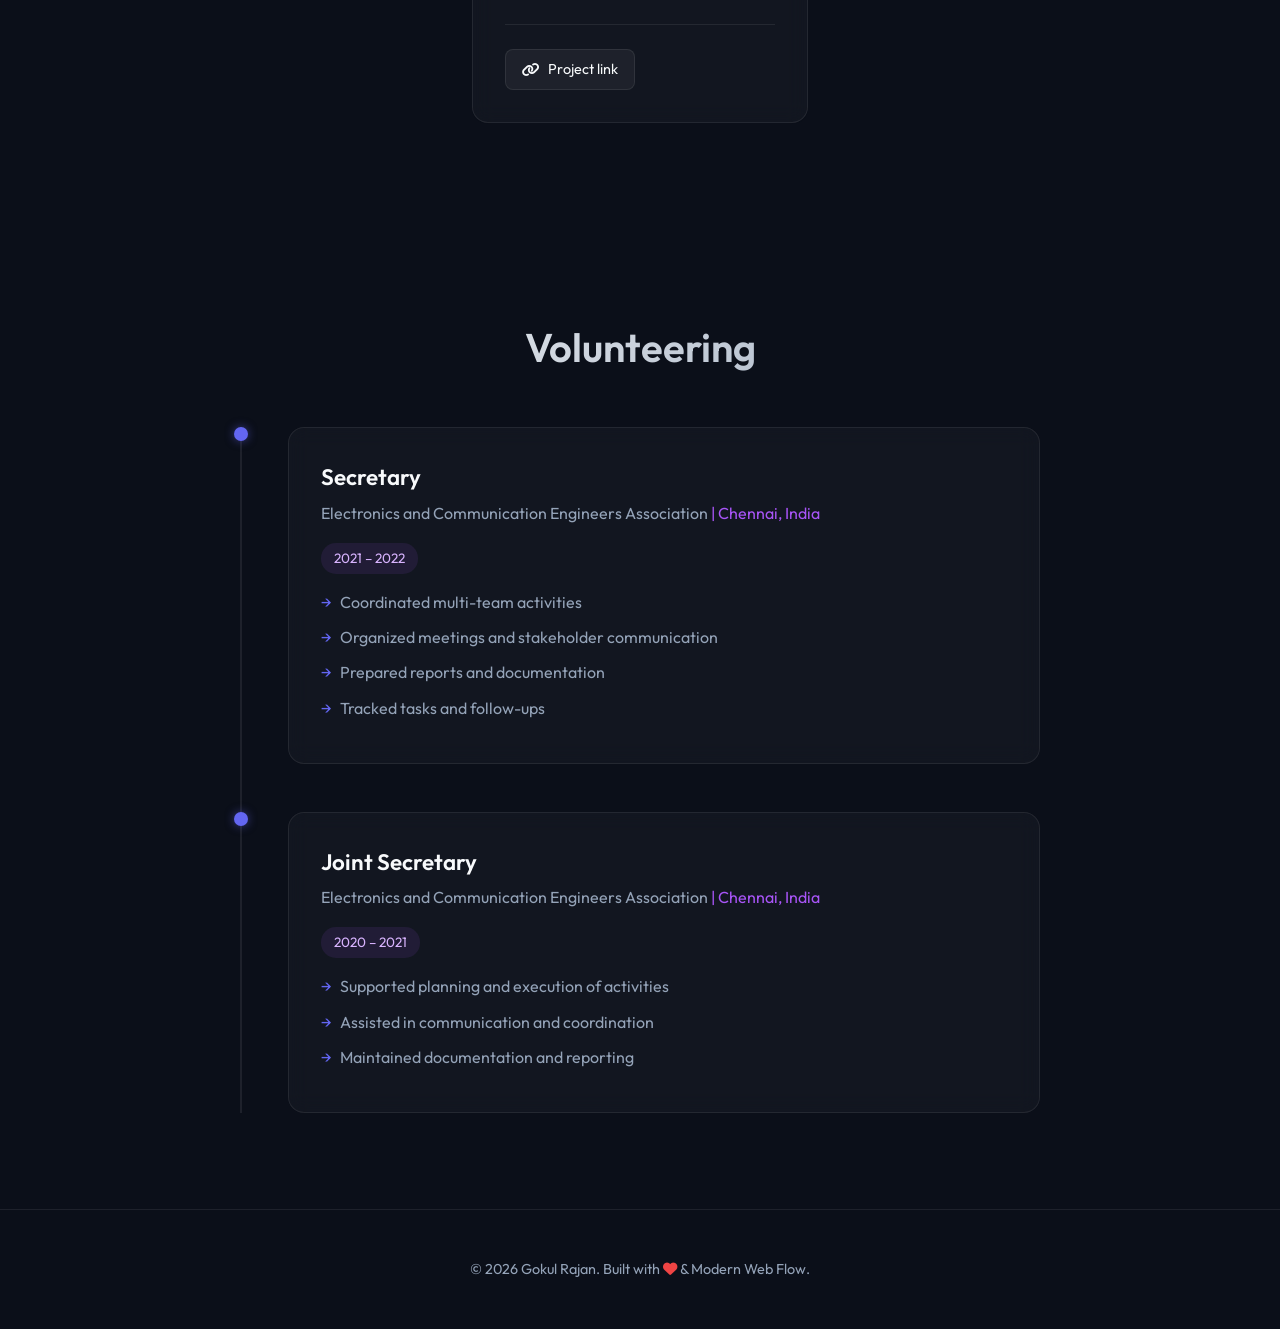
==== commit e07c4bee: "Add hero typewriter, Minerva link and Should I Buy It award badge - Hero tagline now cycles one role" ====
--- a/index.html
+++ b/index.html
@@ -6,7 +6,7 @@
     <meta charset="UTF-8">
     <meta name="viewport" content="width=device-width, initial-scale=1.0">
     <title>Gokul Rajan | Personal Portfolio</title>
-    <meta name="description" content="Portfolio of Gokul Rajan - SAP Change Management | Technical Content Analyst | AI Workflow Automation.">
+    <meta name="description" content="Portfolio of Gokul Rajan - SAP Change Management and AI Workflow Automation.">
     <link rel="preconnect" href="https://fonts.googleapis.com">
     <link rel="preconnect" href="https://fonts.gstatic.com" crossorigin>
     <link href="https://fonts.googleapis.com/css2?family=Outfit:wght@300;400;600;800&display=swap" rel="stylesheet">
@@ -39,7 +39,10 @@
         <section id="hero" class="hero">
             <div class="hero-content reveal-on-load">
                 <h1>Hi, I'm <span class="highlight">Gokul Rajan</span></h1>
-                <h2>SAP Change Management | Technical Content Analyst | AI Workflow Automation</h2>
+                <h2 class="typewriter">
+                    <span class="sr-only">SAP Change Management and AI Workflow Automation</span>
+                    <span id="typed-role" aria-hidden="true"></span><span class="caret" aria-hidden="true"></span>
+                </h2>
                 <p class="location"><i class="fa-solid fa-location-dot"></i> Germany</p>
                 <!-- TODO: replace RESUME_DRIVE_LINK with the Google Drive share URL of the resume -->
                 <div class="hero-actions">
@@ -64,8 +67,8 @@
                     <h3><i class="fa-solid fa-bullseye"></i> Focus Areas</h3>
                     <ul>
                         <li>SAP Change Management</li>
+                        <li>Generative AI Enthusiast</li>
                         <li>Technical Content Analysis</li>
-                        <li>Generative AI Enthusiast</li>
                     </ul>
                 </div>
                 <div class="glass-card skill-card reveal">
@@ -216,6 +219,9 @@
                     <div class="tags">
                         <span>LangGraph</span> <span>Multi-Agent Systems</span> <span>Prompt Engineering</span> <span>Python</span> <span>LLM Evaluation</span>
                     </div>
+                    <div class="project-links">
+                        <a href="https://github.com/GokulRajan23/Minerva" target="_blank" class="btn"><i class="fa-brands fa-github"></i> Github link</a>
+                    </div>
                 </div>
 
                 <!-- Project 2 -->
@@ -224,6 +230,7 @@
                         <h3>Should I Buy It</h3>
                         <div class="badge-row">
                             <span class="category-badge">React / AI Web App</span>
+                            <span class="category-badge award-badge award-badge--silver"><i class="fa-solid fa-award"></i> 2nd Place</span>
                         </div>
                     </div>
                     <p class="description">A gamified purchase-decision app. Answer a short run of timed questions about a product and an LLM returns a straight YES or NO verdict with a one-line reason.</p>
--- a/style.css
+++ b/style.css
@@ -204,6 +204,19 @@
     color: var(--primary);
 }
 
+/* Visible to screen readers only */
+.sr-only {
+    position: absolute;
+    width: 1px;
+    height: 1px;
+    padding: 0;
+    margin: -1px;
+    overflow: hidden;
+    clip: rect(0, 0, 0, 0);
+    white-space: nowrap;
+    border: 0;
+}
+
 .glass-card {
     background: var(--card-bg);
     border: 1px solid var(--card-border);
@@ -252,6 +265,32 @@
     color: var(--text-muted);
     font-weight: 300;
     margin-bottom: 1.5rem;
+}
+
+/* Reserve the line so the layout does not jump while a role is deleted */
+.hero h2.typewriter {
+    min-height: 1.6em;
+}
+
+.caret {
+    display: inline-block;
+    width: 2px;
+    height: 1.1em;
+    margin-left: 4px;
+    vertical-align: -0.15em;
+    background: var(--primary);
+    animation: caret-blink 1s step-end infinite;
+}
+
+@keyframes caret-blink {
+    0%, 100% { opacity: 1; }
+    50% { opacity: 0; }
+}
+
+@media (prefers-reduced-motion: reduce) {
+    .caret {
+        animation: none;
+    }
 }
 
 .hero .location {
@@ -627,10 +666,22 @@
     gap: 0.4rem;
 }
 
+.award-badge--silver {
+    background: rgba(203, 213, 225, 0.12);
+    border: 1px solid rgba(203, 213, 225, 0.4);
+    color: #cbd5e1;
+}
+
 [data-theme="light"] .award-badge {
     background: rgba(180, 83, 9, 0.12);
     border-color: rgba(180, 83, 9, 0.35);
     color: #b45309;
+}
+
+[data-theme="light"] .award-badge--silver {
+    background: rgba(71, 85, 105, 0.12);
+    border-color: rgba(71, 85, 105, 0.35);
+    color: #475569;
 }
 
 .project-card .description {
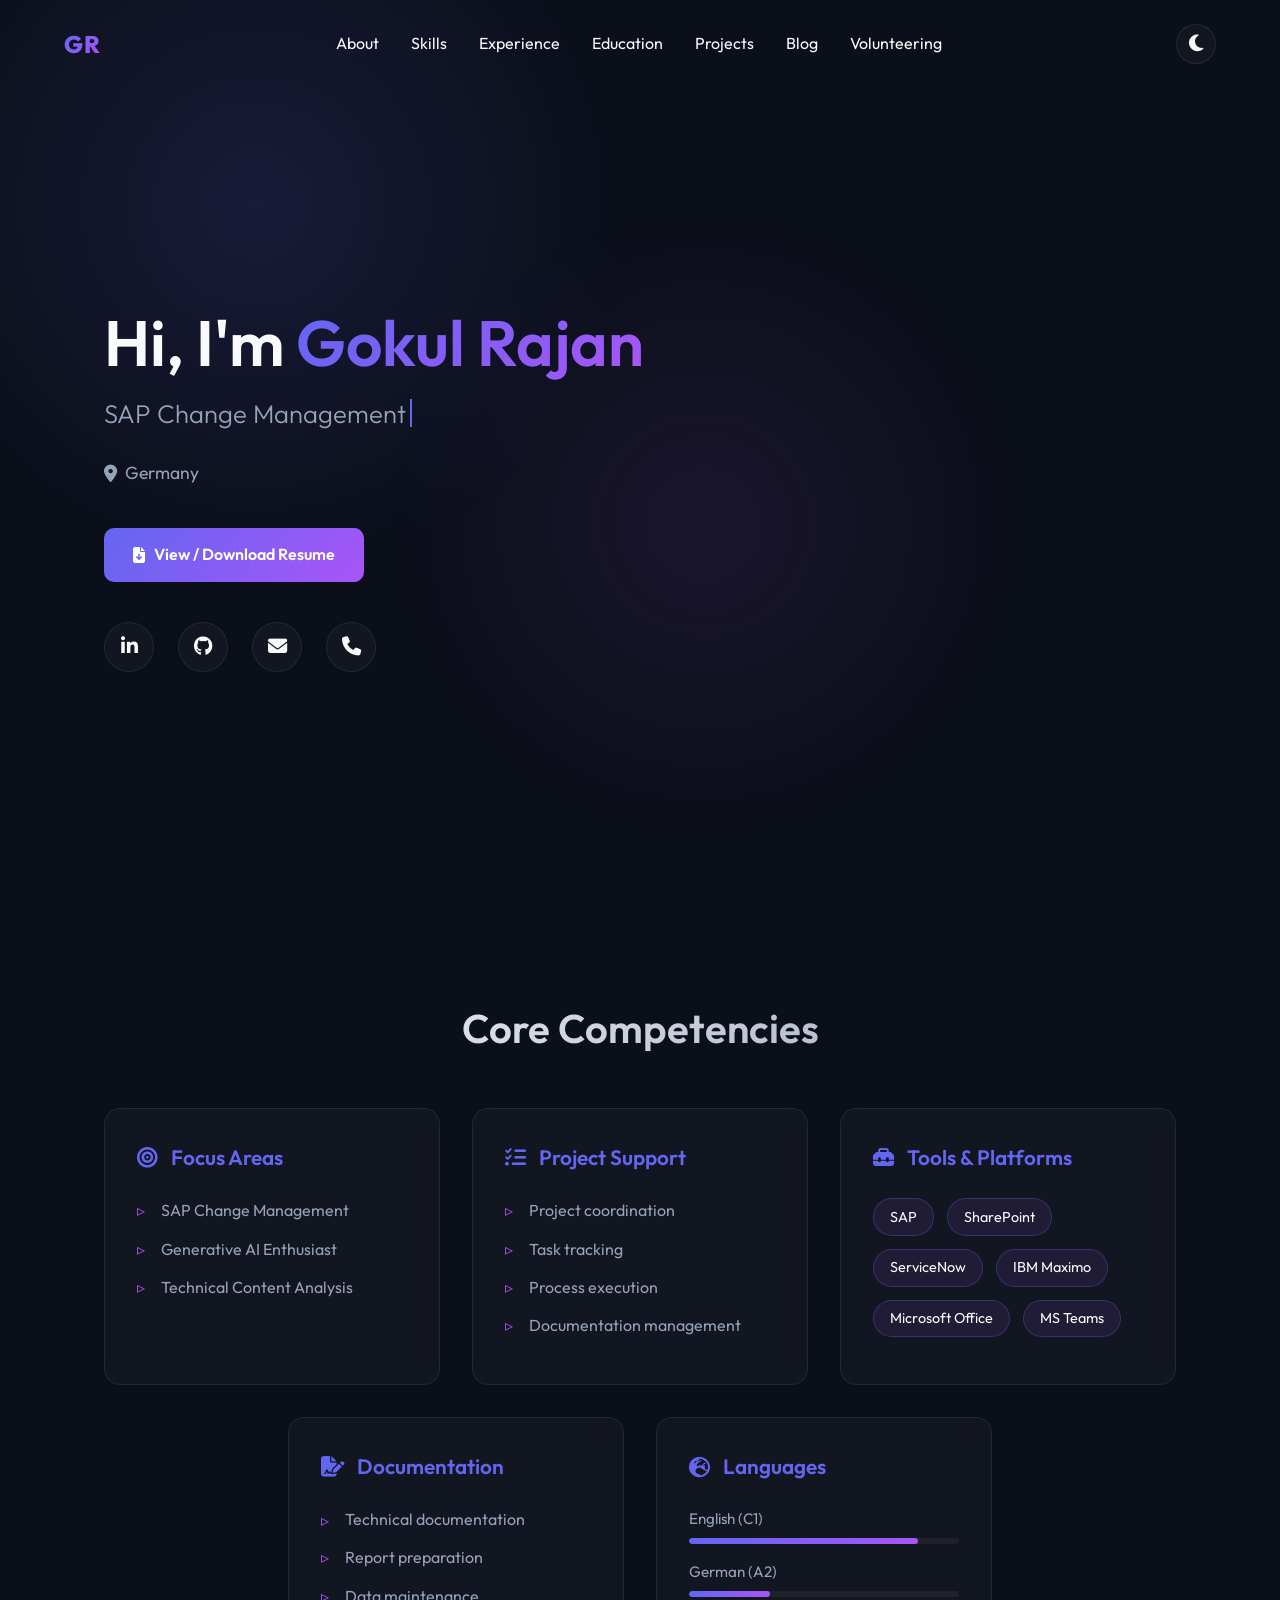
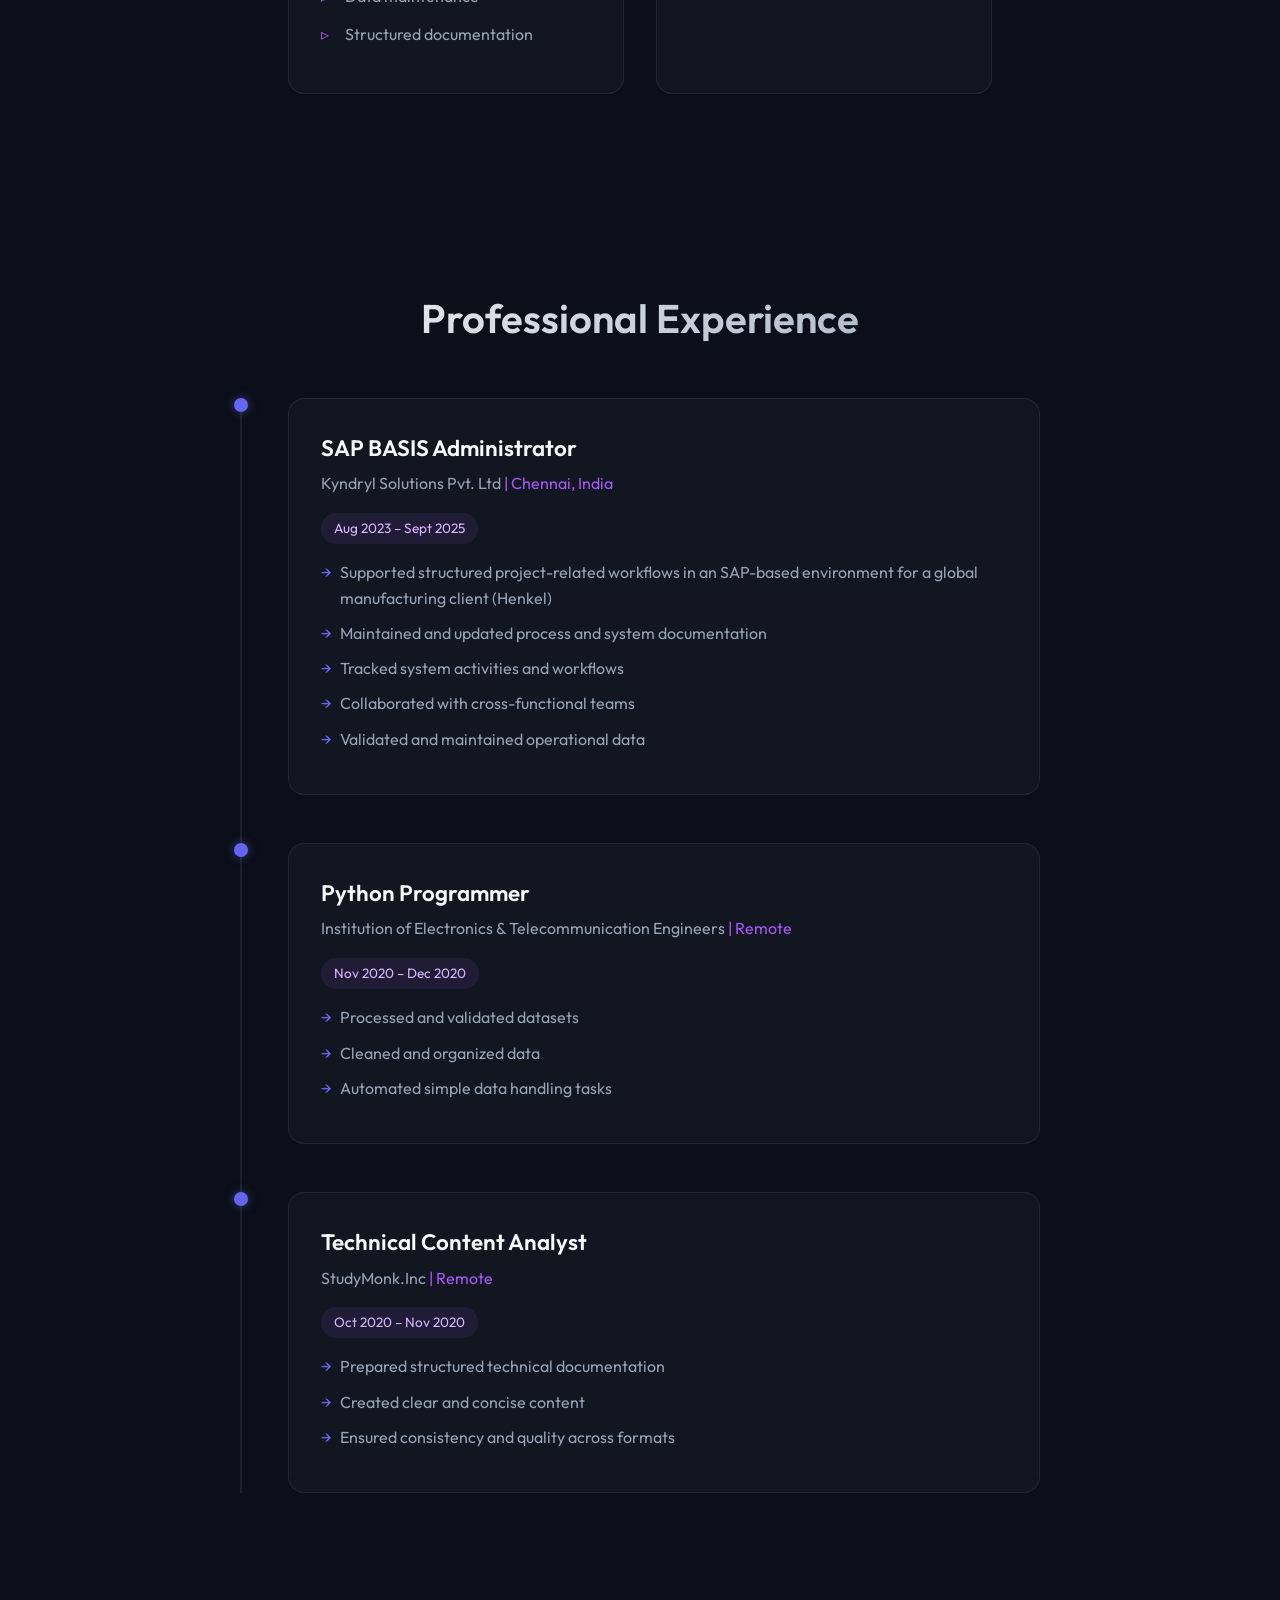
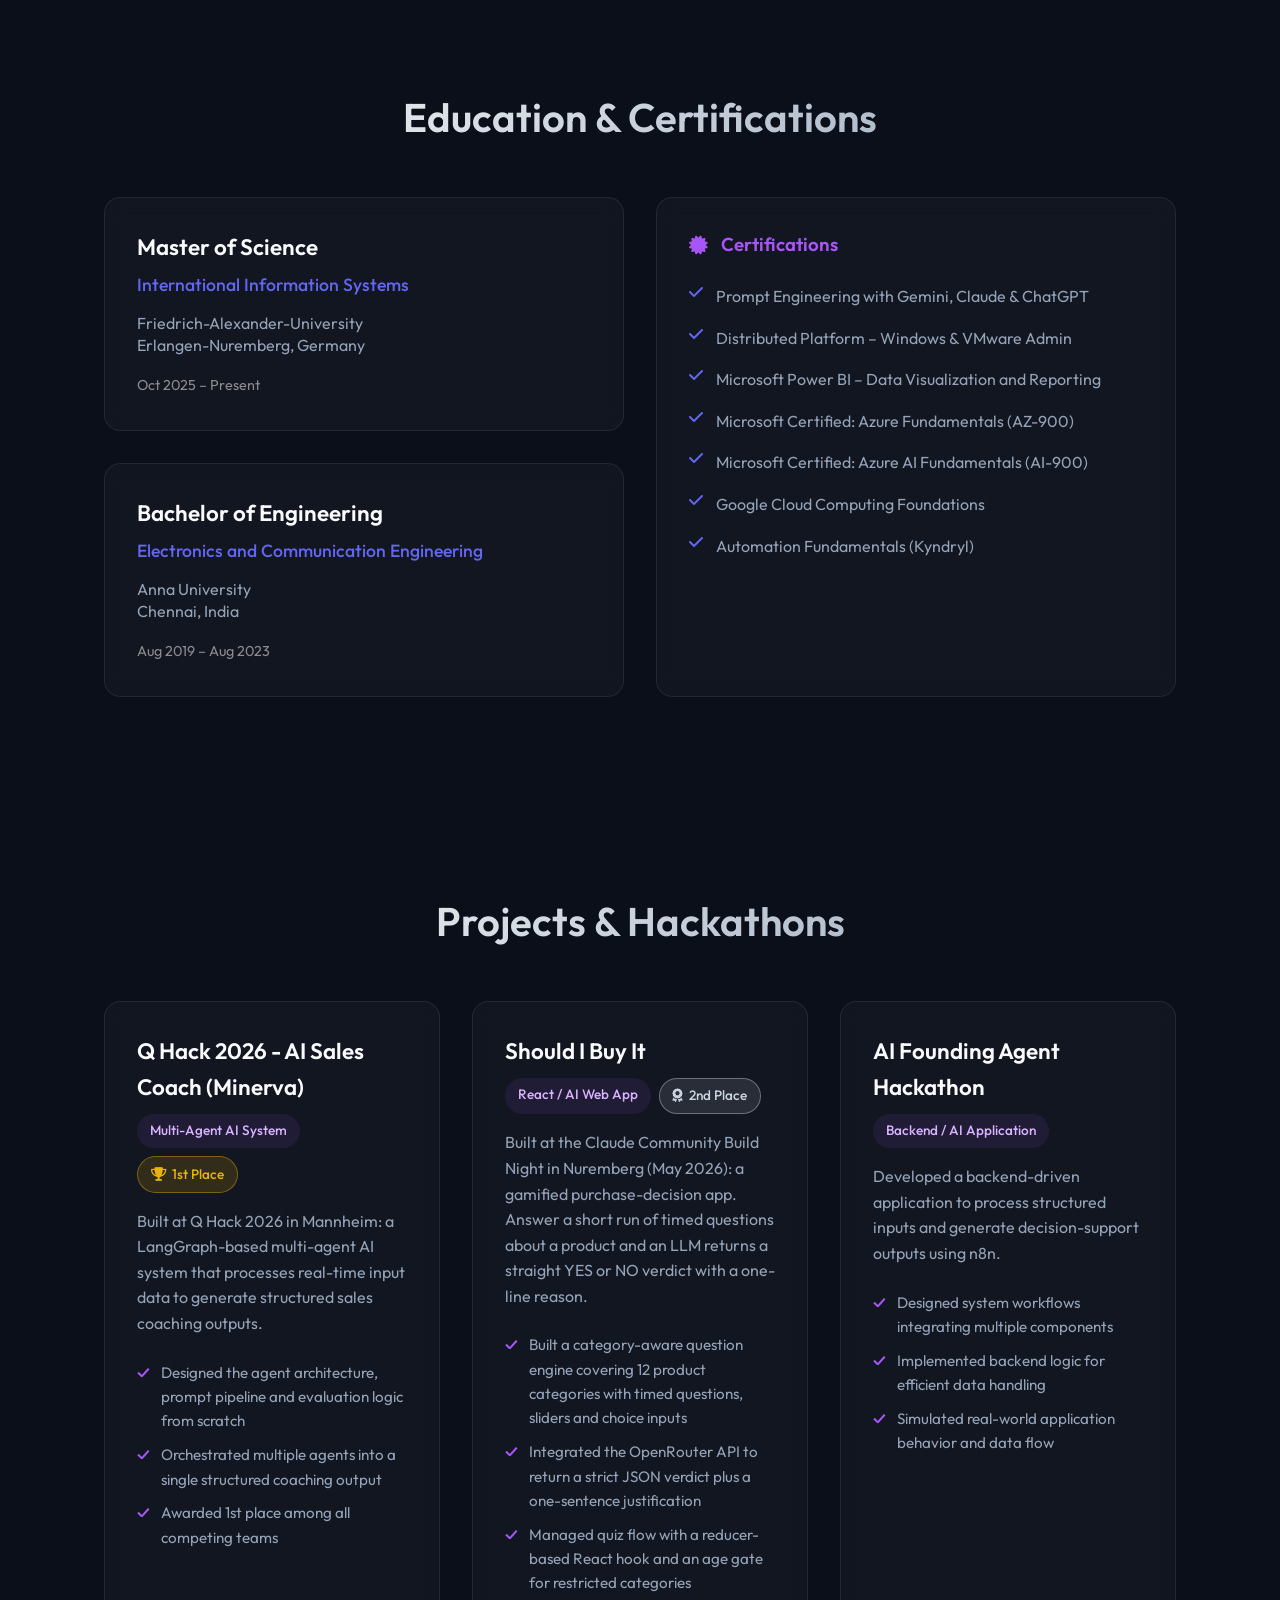
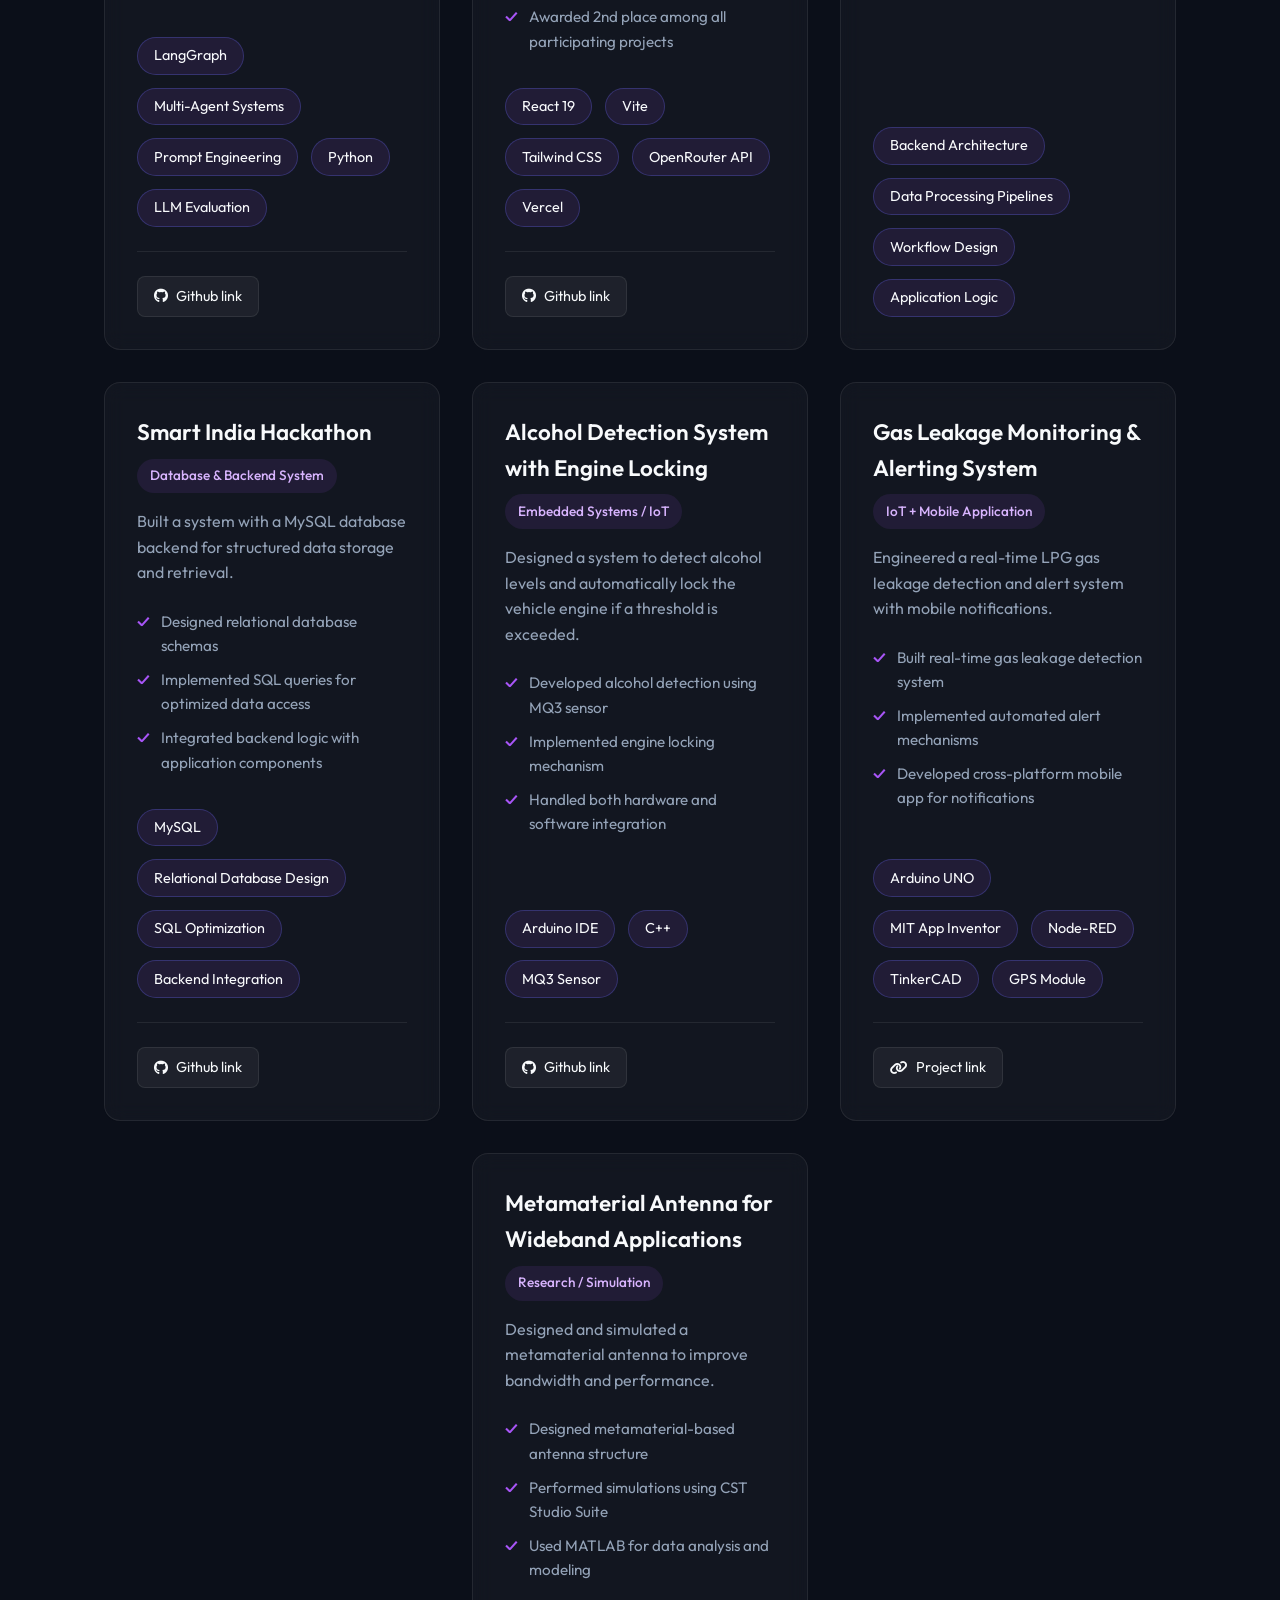
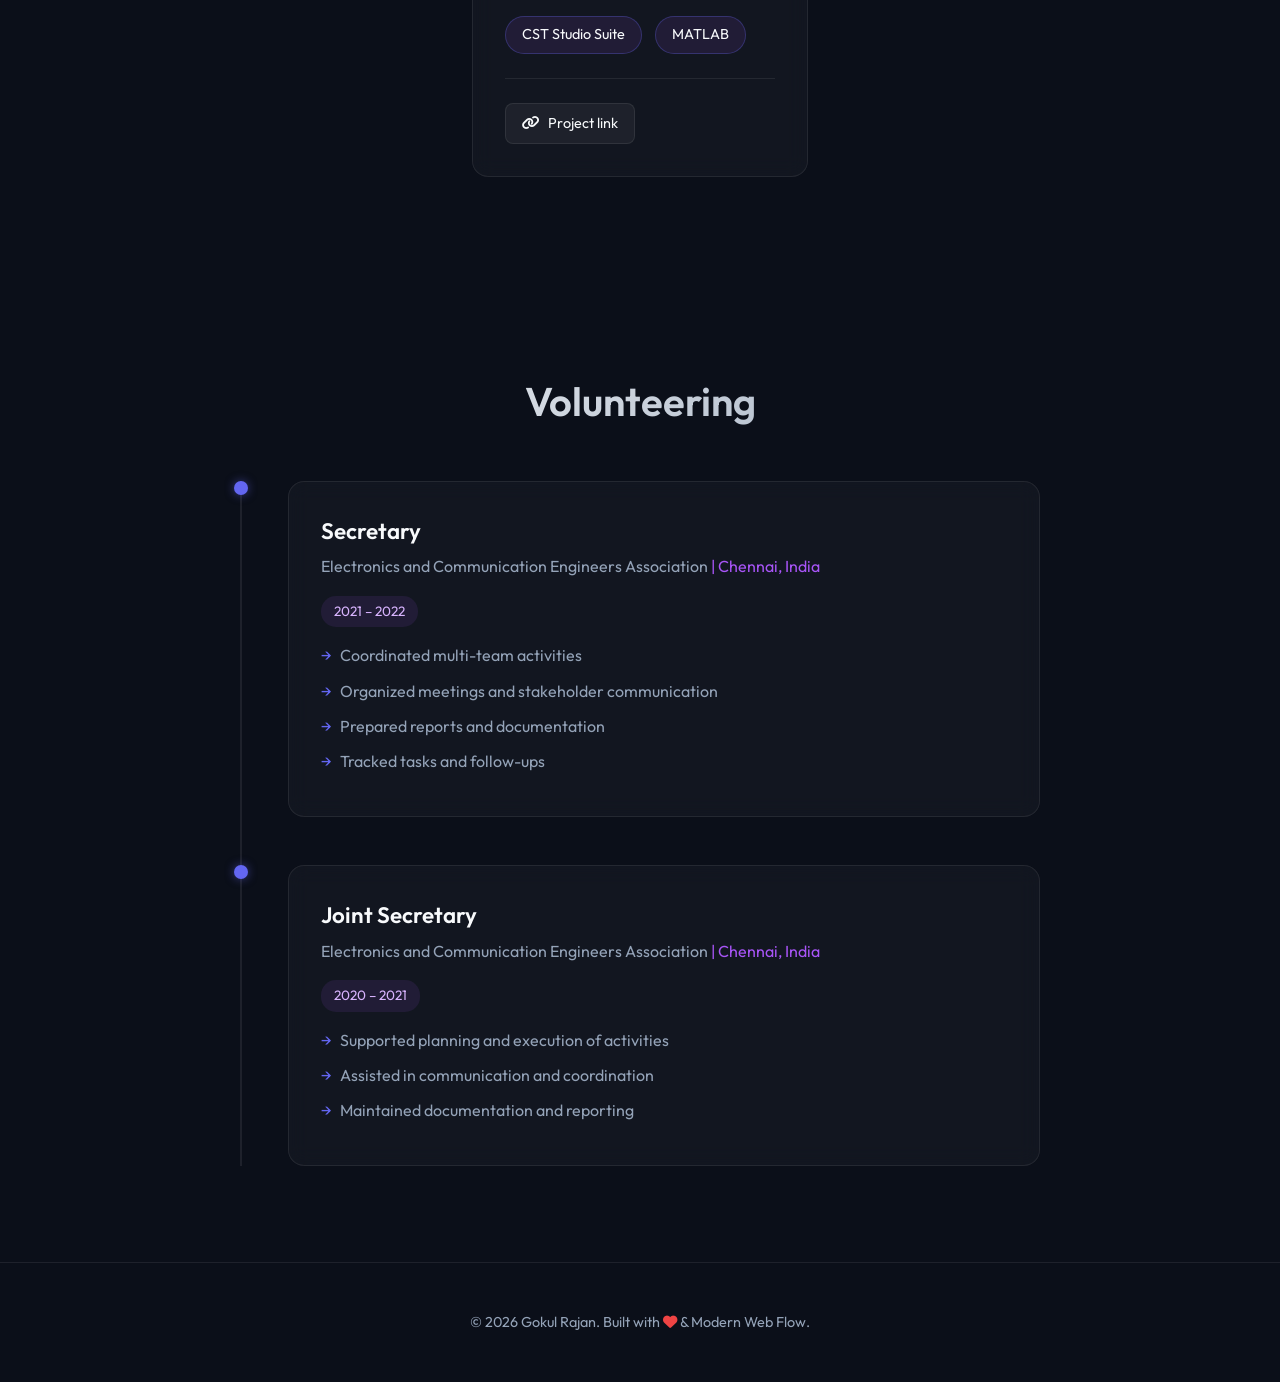
==== commit 09a310c8: "Name the event behind the Should I Buy It 2nd place Built at the Claude Community Build Night in Nur" ====
--- a/index.html
+++ b/index.html
@@ -233,11 +233,12 @@
                             <span class="category-badge award-badge award-badge--silver"><i class="fa-solid fa-award"></i> 2nd Place</span>
                         </div>
                     </div>
-                    <p class="description">A gamified purchase-decision app. Answer a short run of timed questions about a product and an LLM returns a straight YES or NO verdict with a one-line reason.</p>
+                    <p class="description">Built at the Claude Community Build Night in Nuremberg (May 2026): a gamified purchase-decision app. Answer a short run of timed questions about a product and an LLM returns a straight YES or NO verdict with a one-line reason.</p>
                     <ul class="key-contributions">
                         <li>Built a category-aware question engine covering 12 product categories with timed questions, sliders and choice inputs</li>
                         <li>Integrated the OpenRouter API to return a strict JSON verdict plus a one-sentence justification</li>
                         <li>Managed quiz flow with a reducer-based React hook and an age gate for restricted categories</li>
+                        <li>Awarded 2nd place among all participating projects</li>
                     </ul>
                     <div class="tags">
                         <span>React 19</span> <span>Vite</span> <span>Tailwind CSS</span> <span>OpenRouter API</span> <span>Vercel</span>
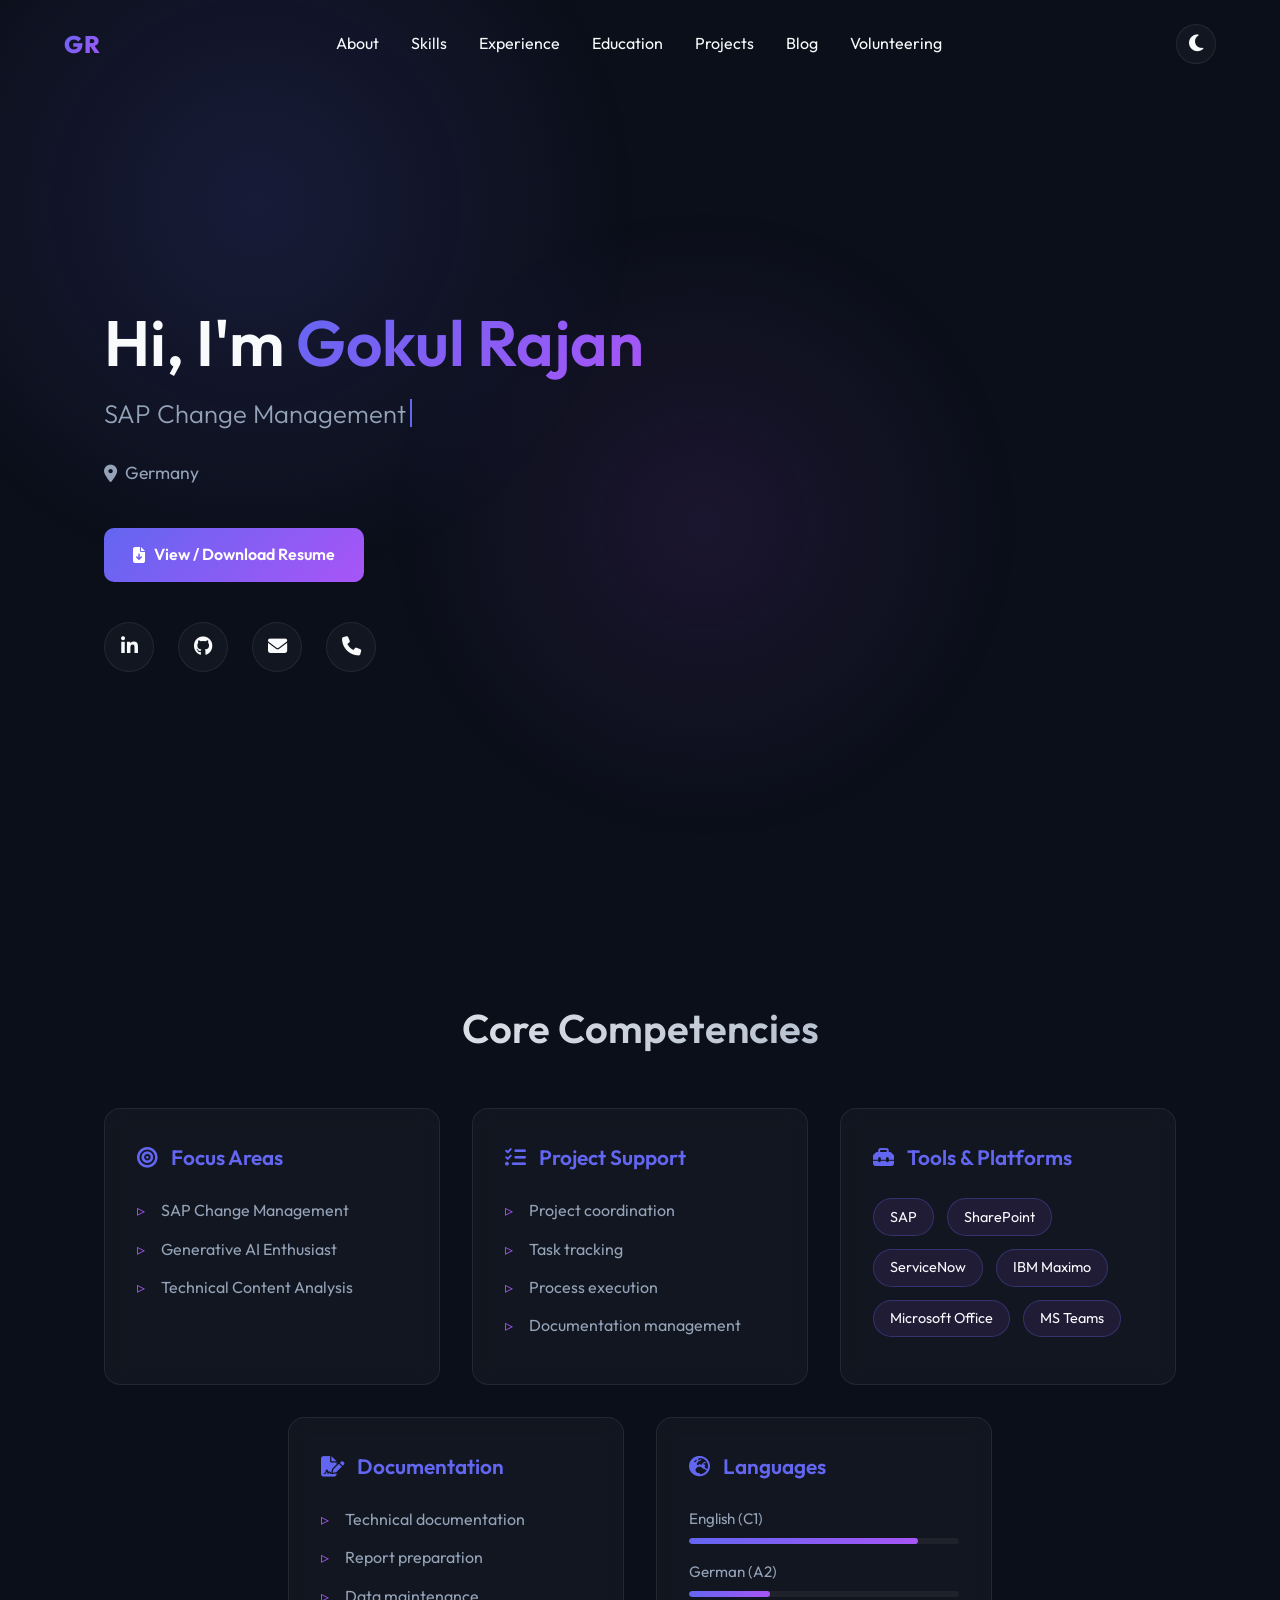
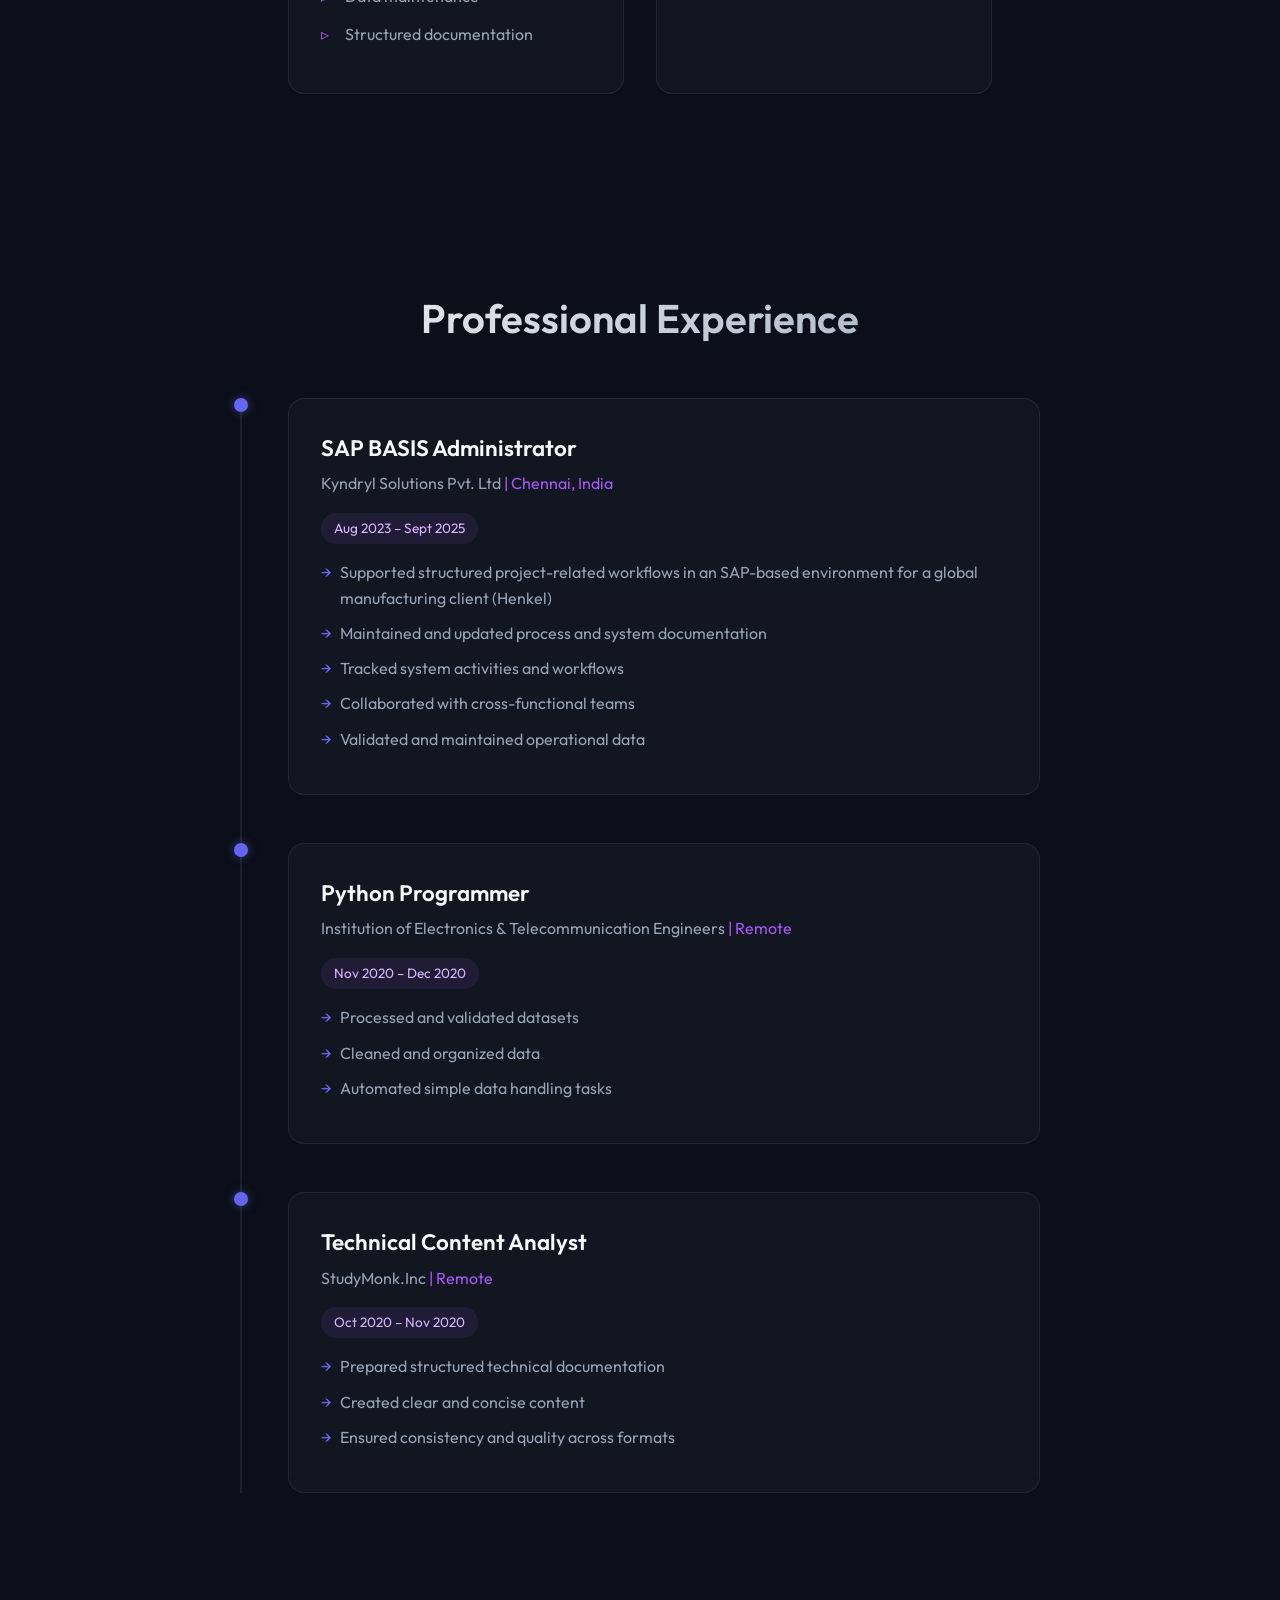
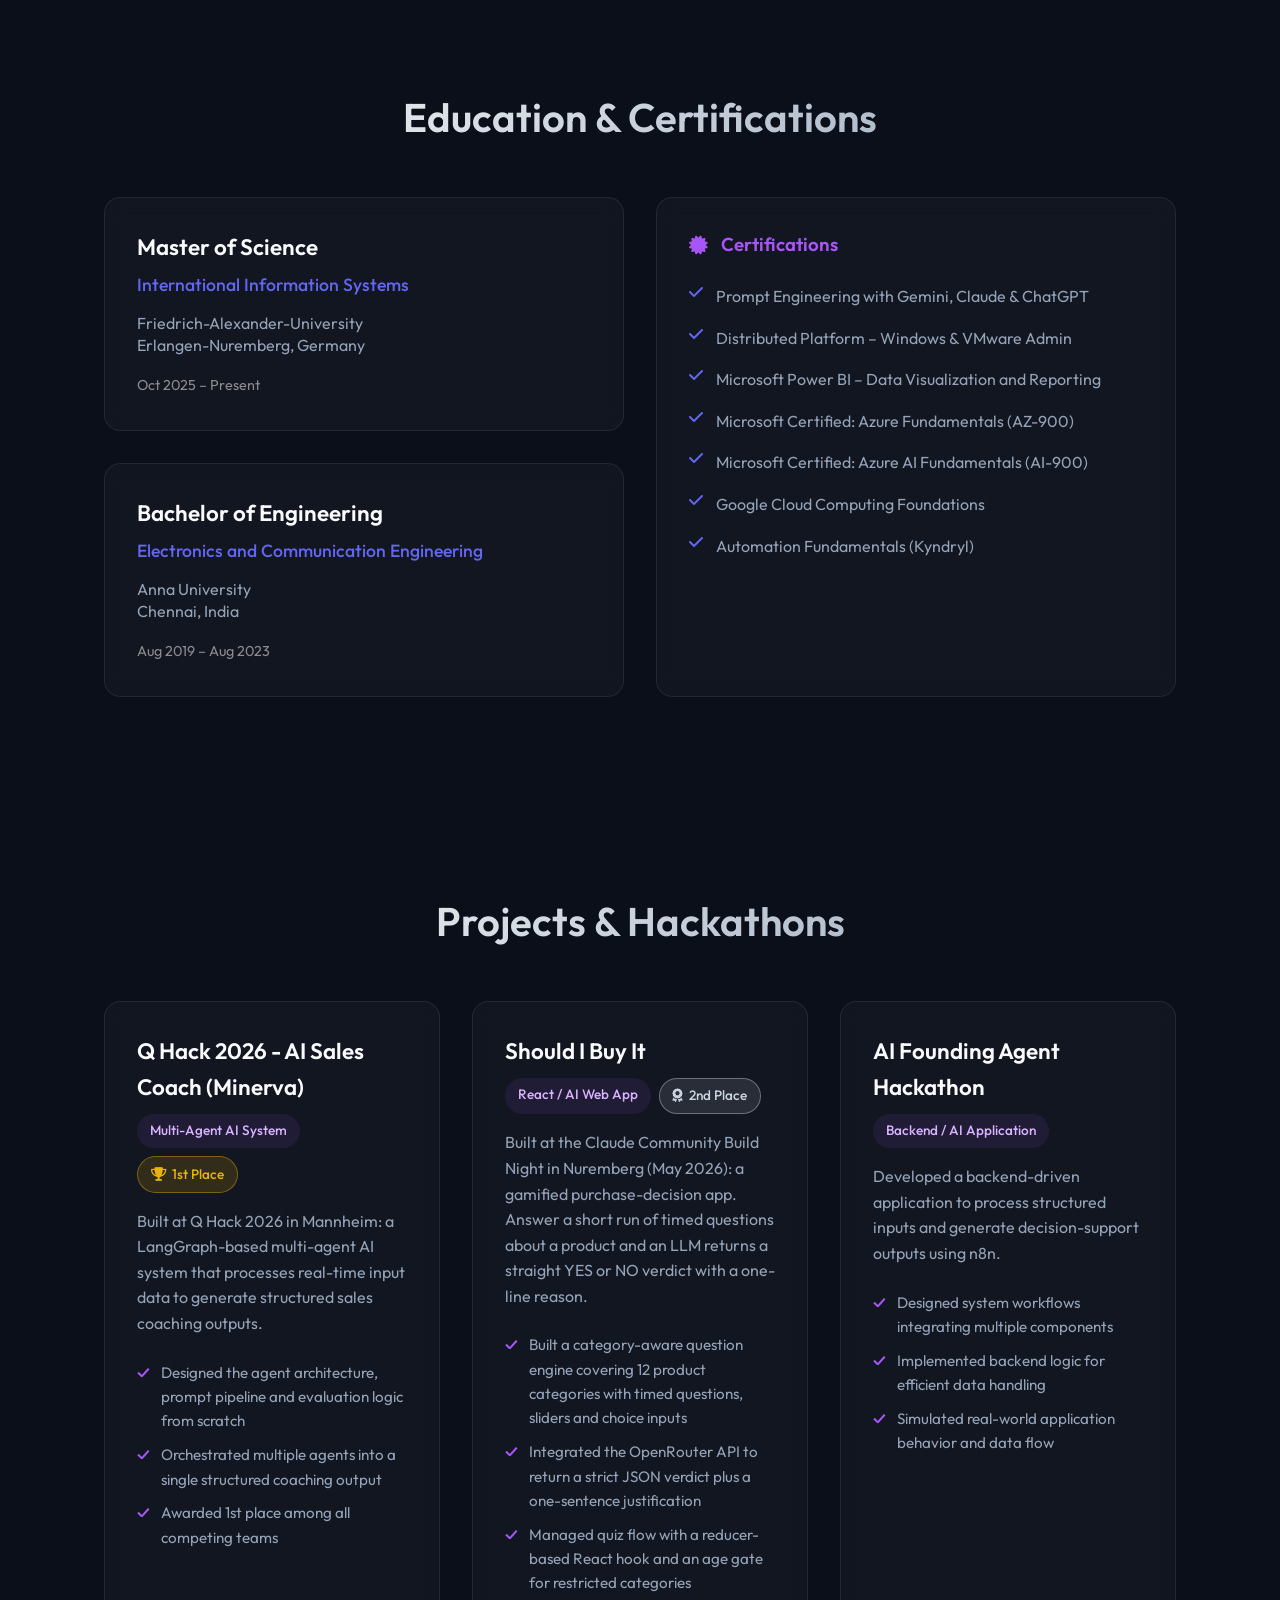
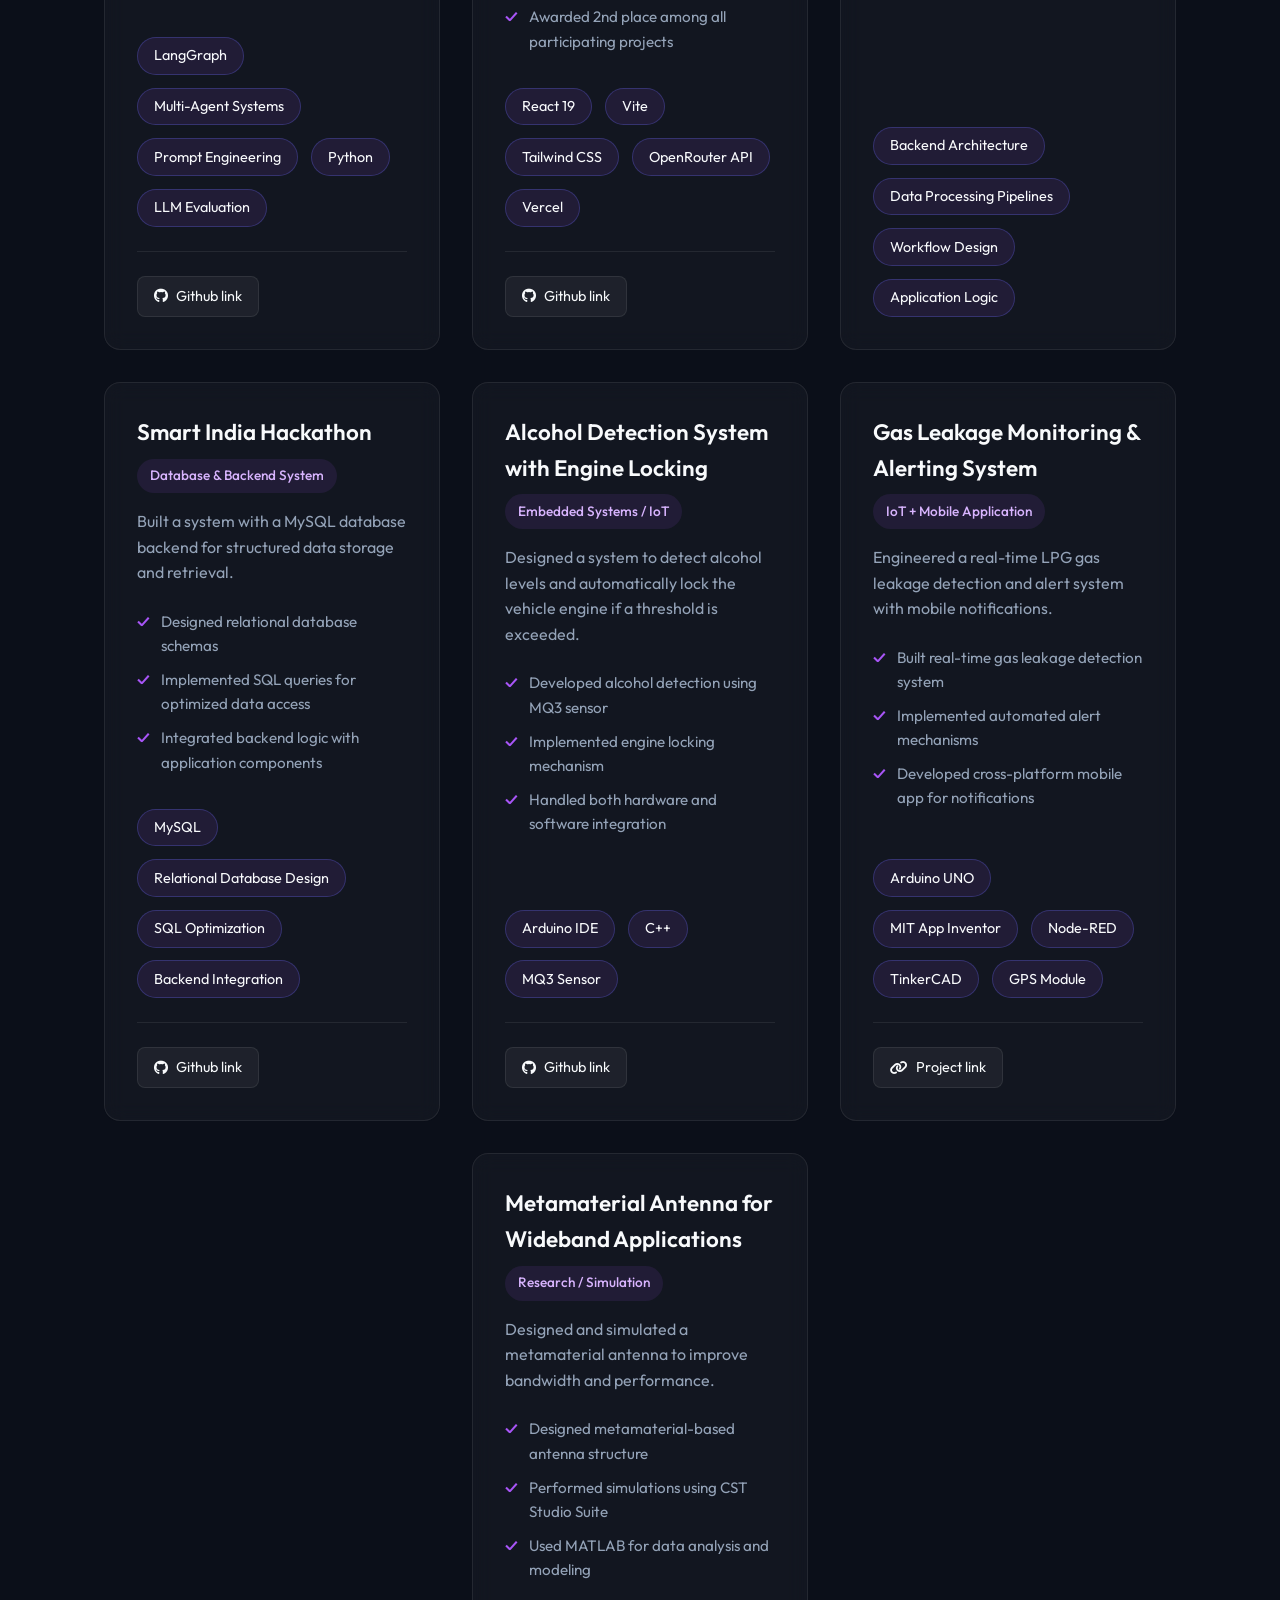
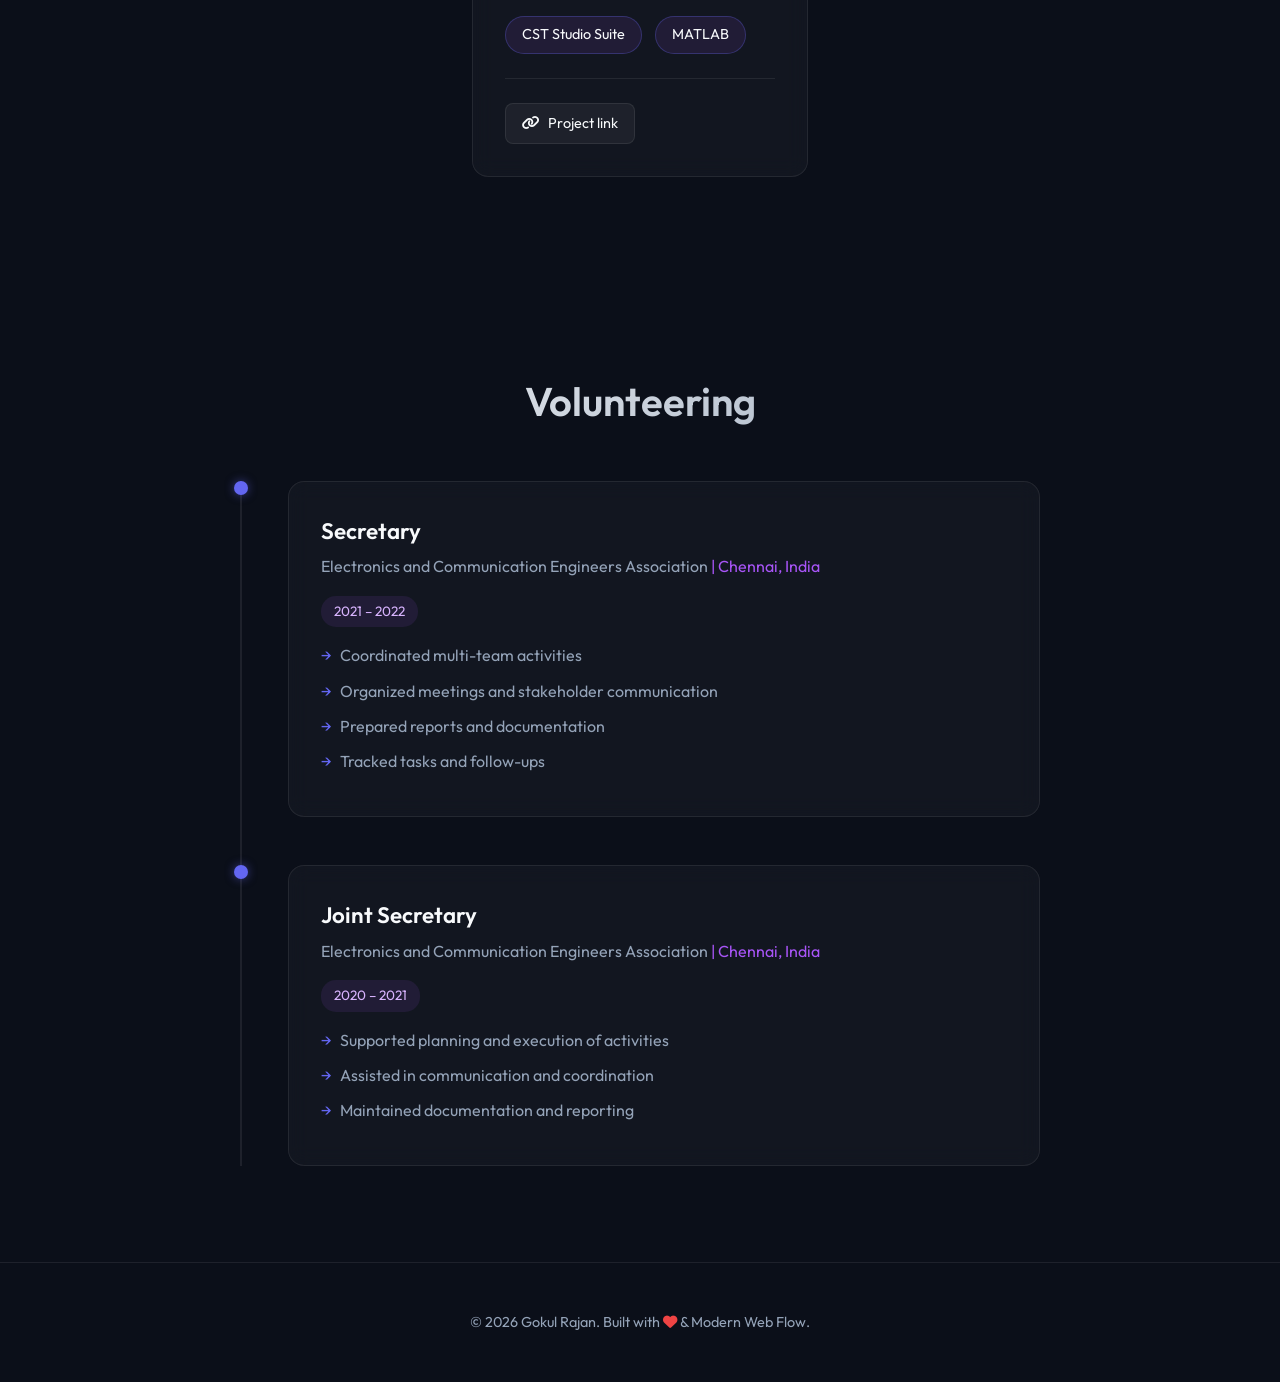
==== commit fc3573d5: "Add GR monogram favicon Rounded tile in the site's indigo-to-purple gradient with the GR mark from t" ====
--- a/index.html
+++ b/index.html
@@ -7,6 +7,11 @@
     <meta name="viewport" content="width=device-width, initial-scale=1.0">
     <title>Gokul Rajan | Personal Portfolio</title>
     <meta name="description" content="Portfolio of Gokul Rajan - SAP Change Management and AI Workflow Automation.">
+    <link rel="icon" href="favicon.ico" sizes="any">
+    <link rel="icon" type="image/png" sizes="32x32" href="favicon-32x32.png">
+    <link rel="icon" type="image/png" sizes="16x16" href="favicon-16x16.png">
+    <link rel="apple-touch-icon" sizes="180x180" href="apple-touch-icon.png">
+    <meta name="theme-color" content="#6366f1">
     <link rel="preconnect" href="https://fonts.googleapis.com">
     <link rel="preconnect" href="https://fonts.gstatic.com" crossorigin>
     <link href="https://fonts.googleapis.com/css2?family=Outfit:wght@300;400;600;800&display=swap" rel="stylesheet">
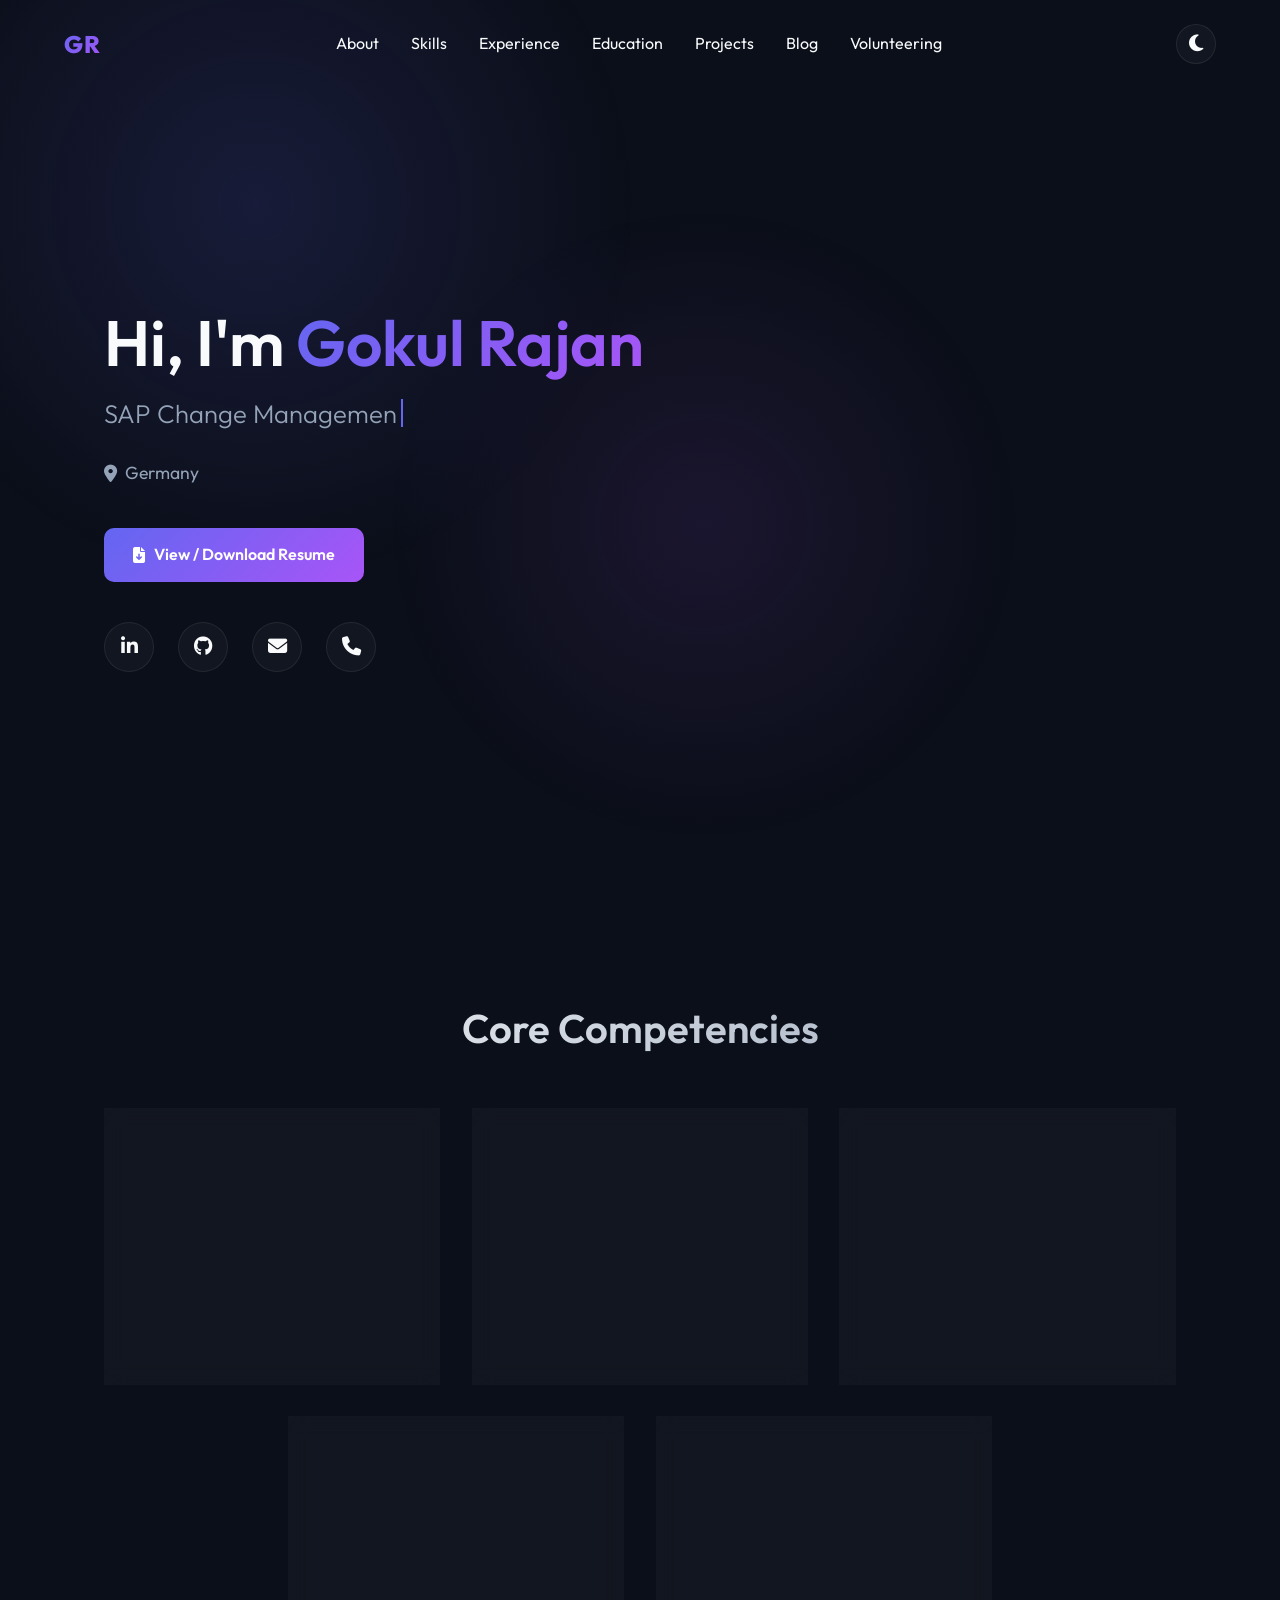
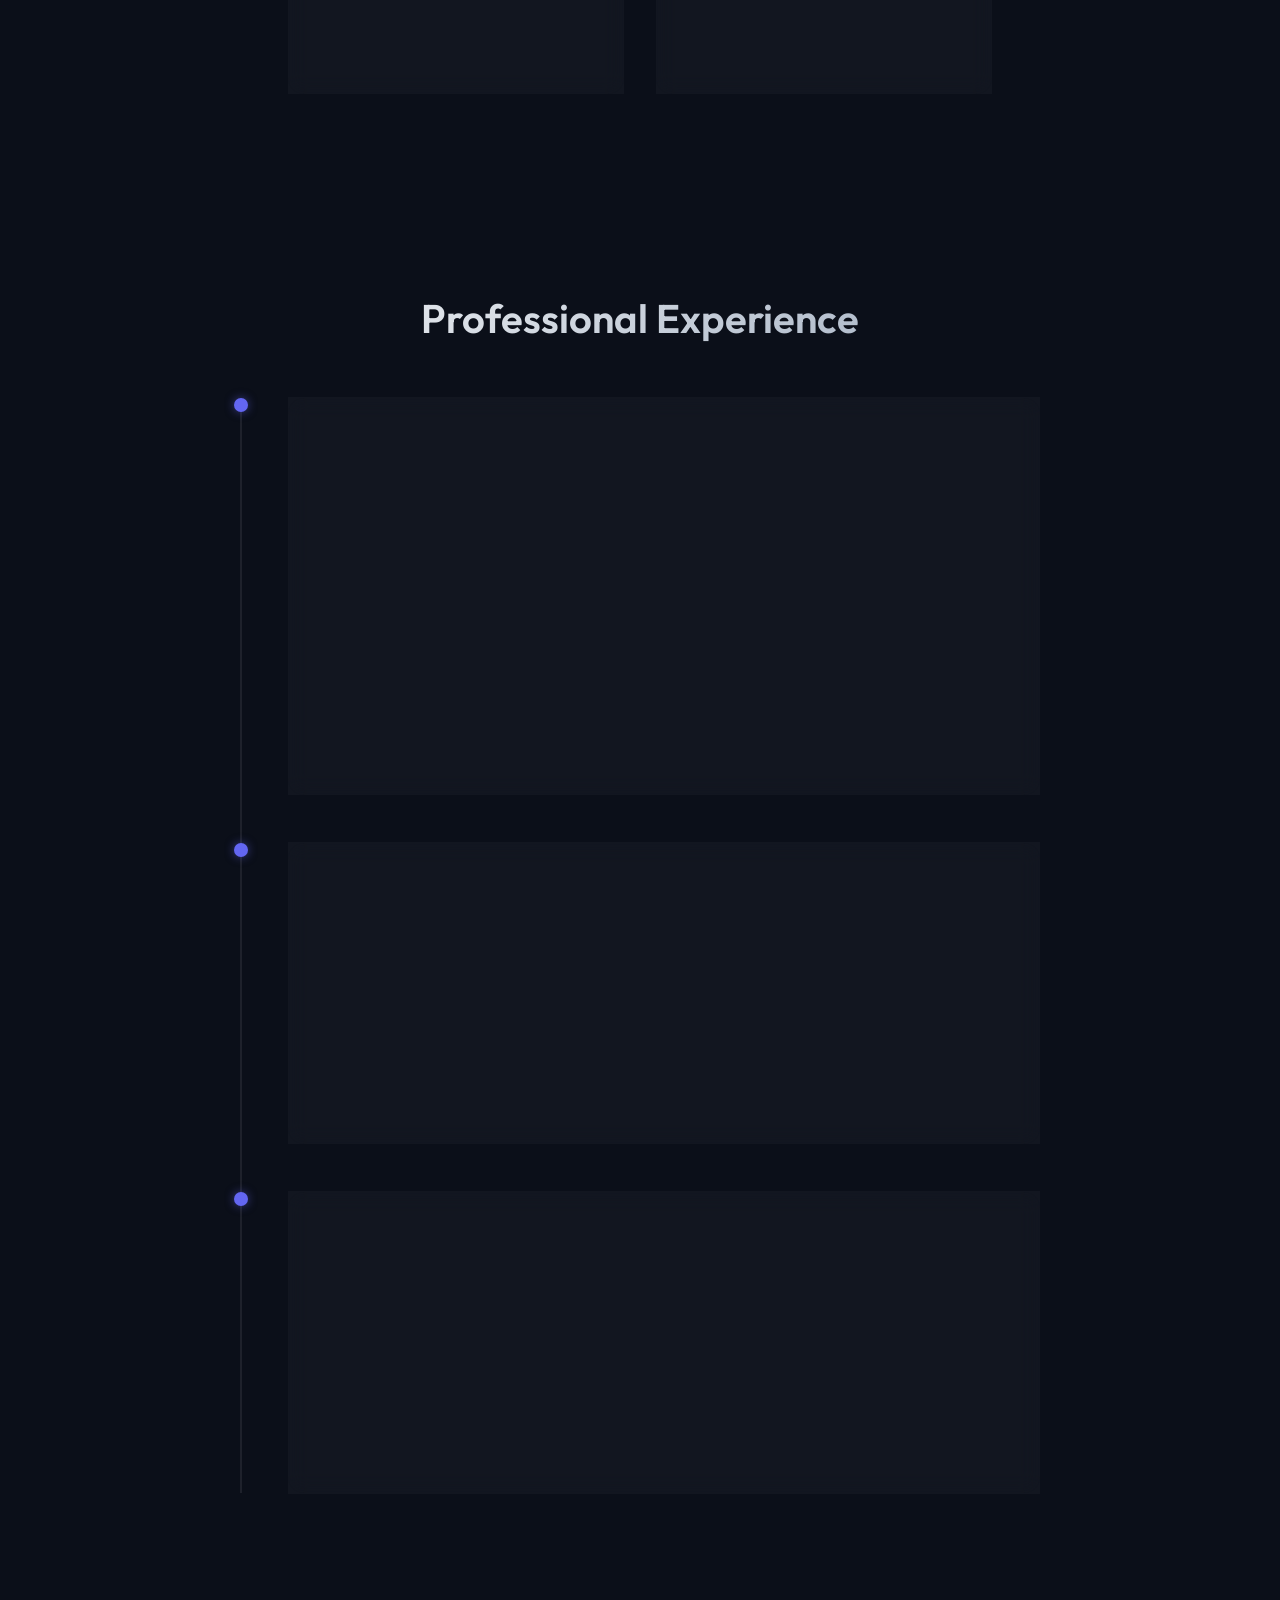
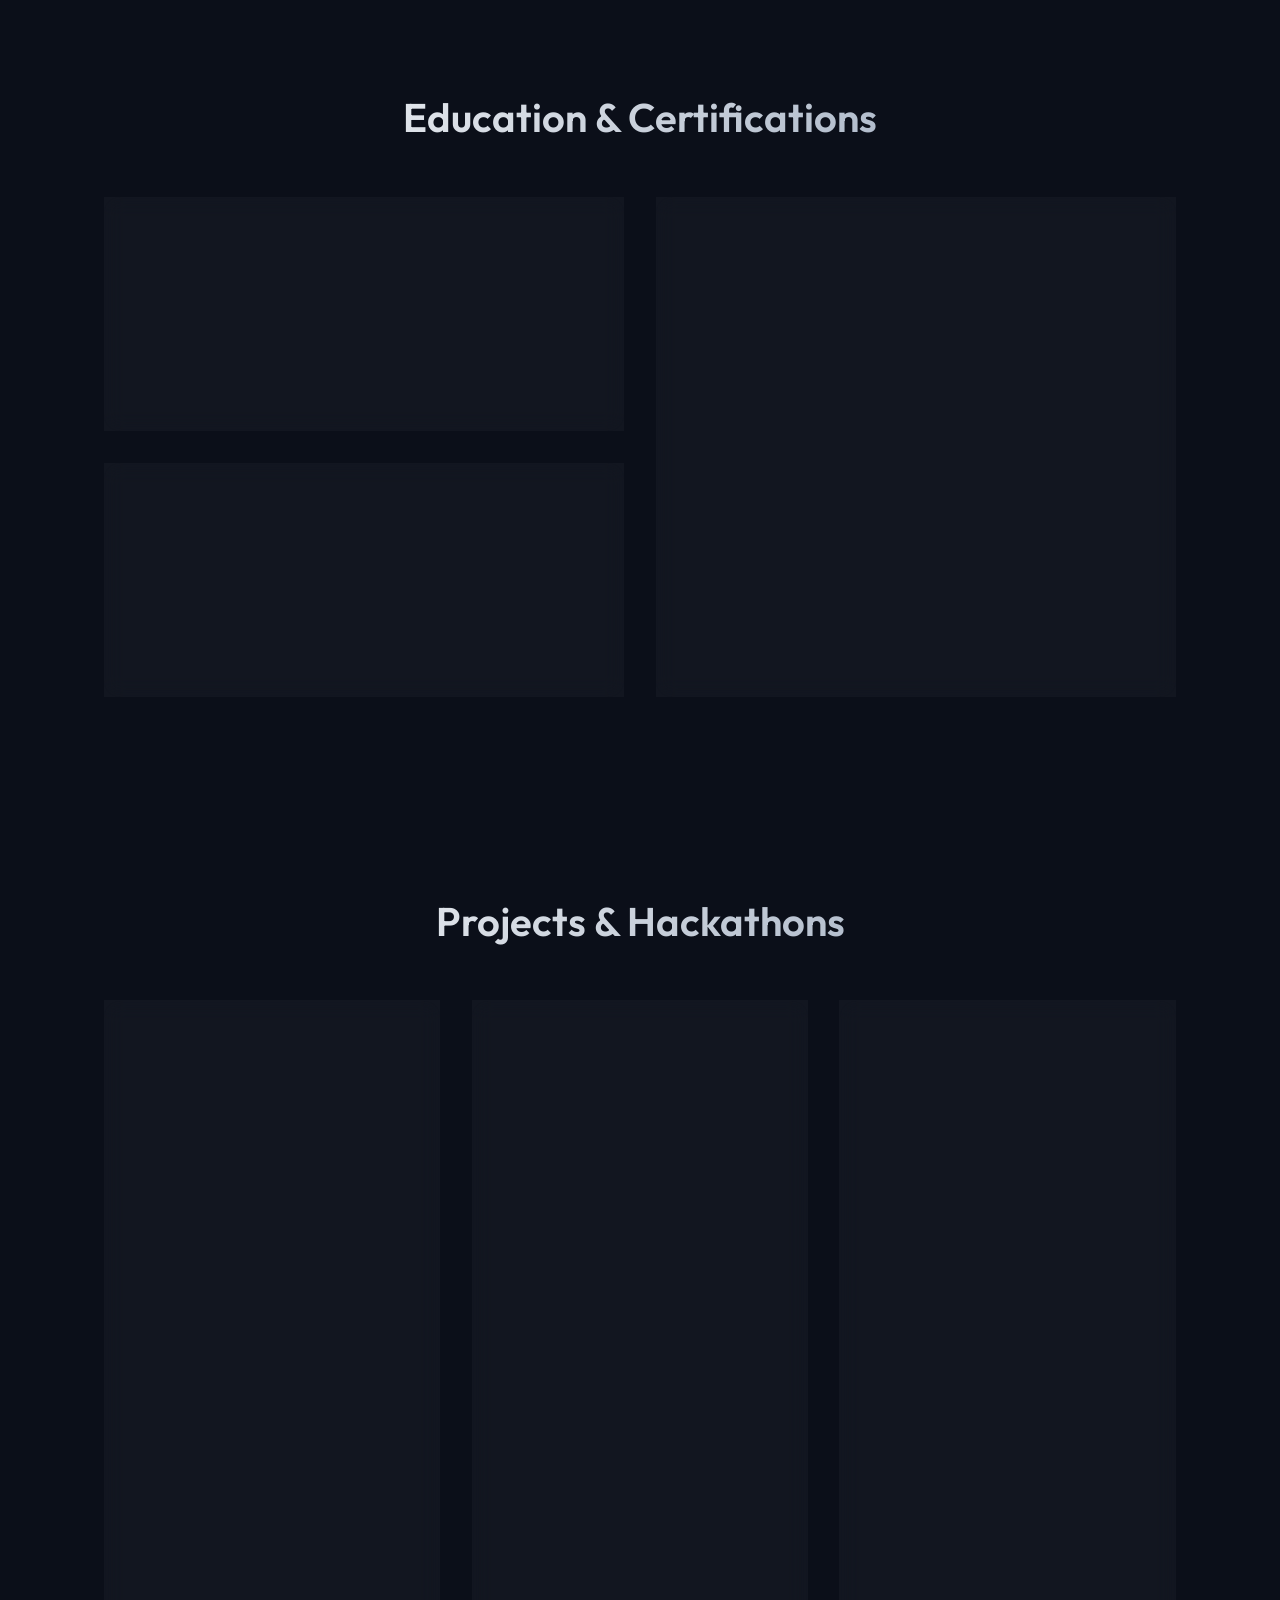
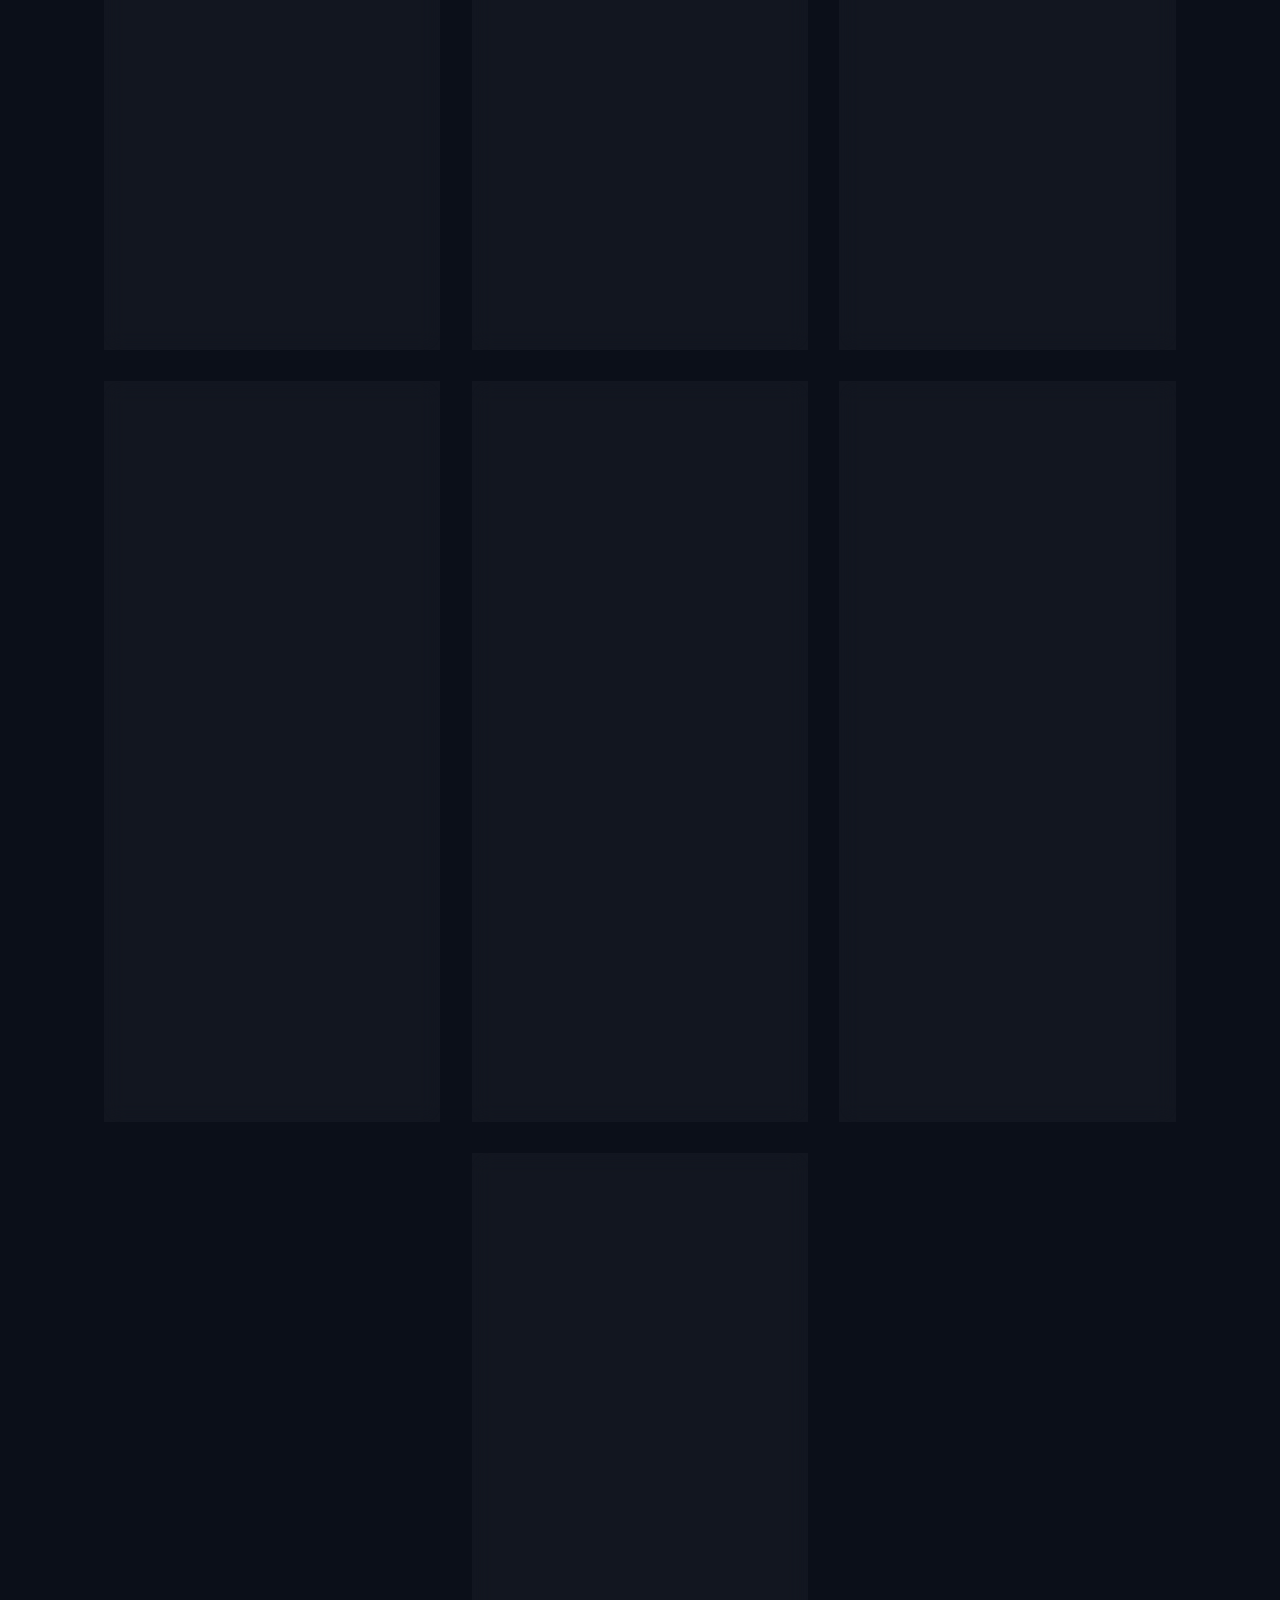
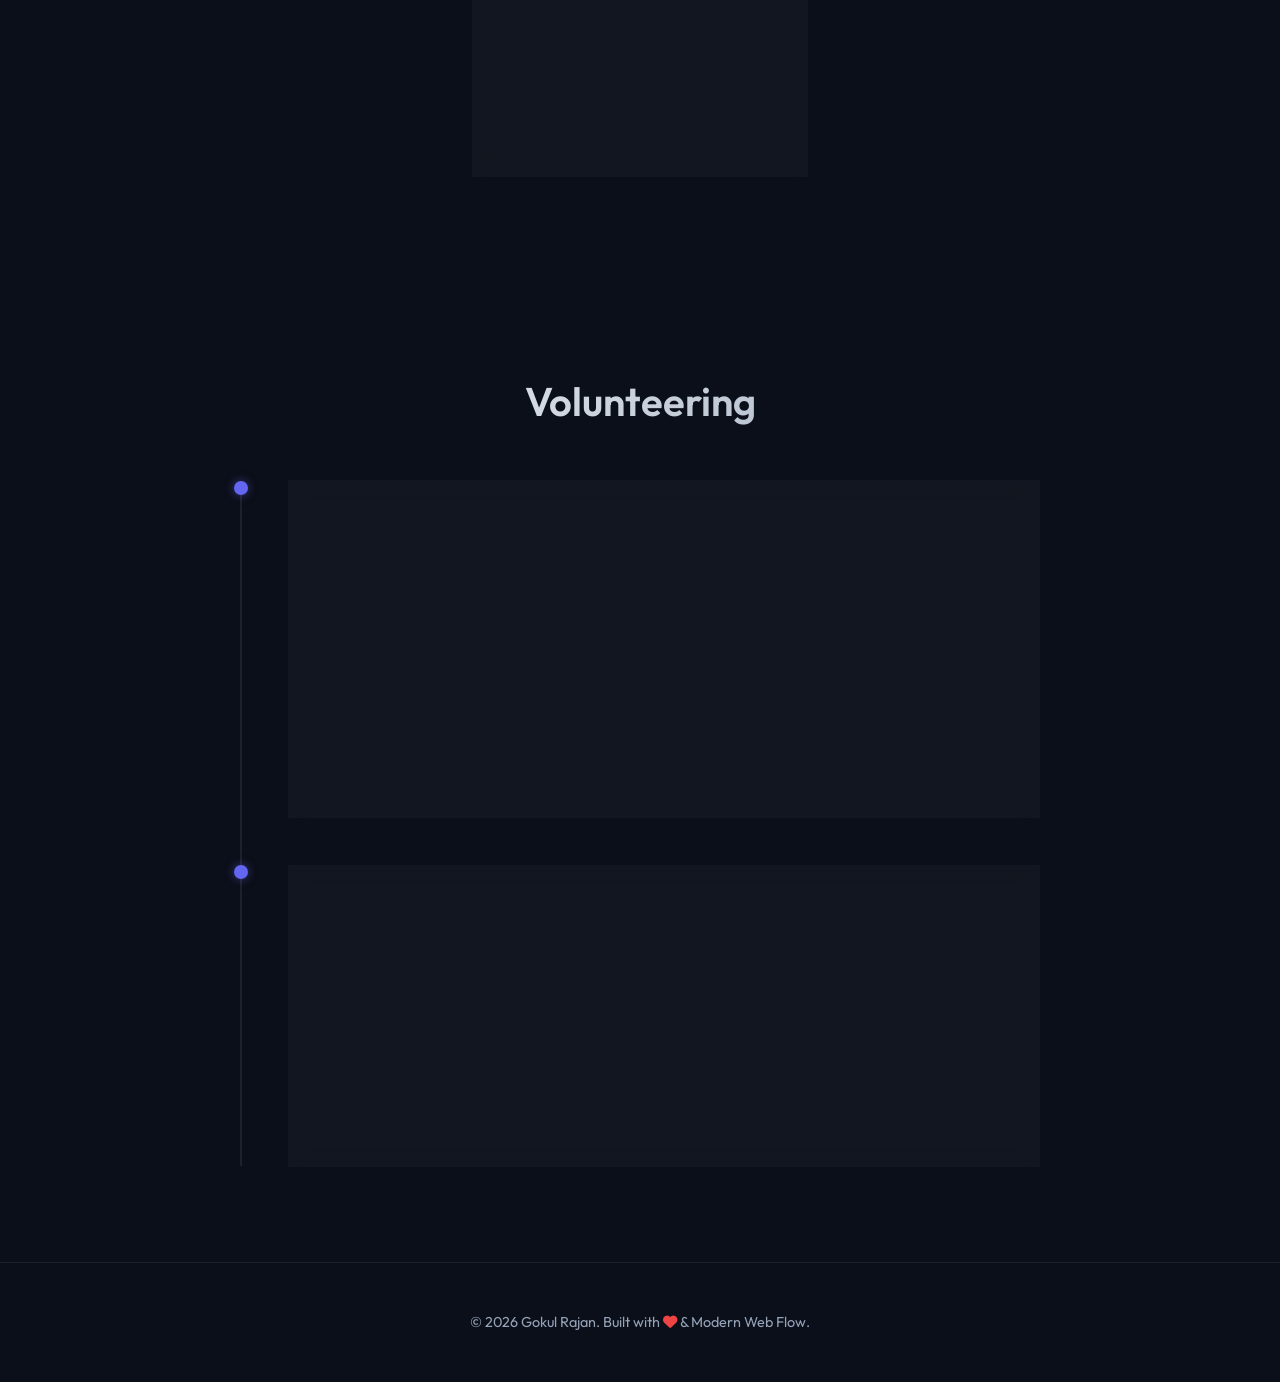
==== commit 77aae726: "Point the resume button at the real Google Drive link Replaces the RESUME_DRIVE_LINK placeholder. Ve" ====
--- a/index.html
+++ b/index.html
@@ -49,9 +49,8 @@
                     <span id="typed-role" aria-hidden="true"></span><span class="caret" aria-hidden="true"></span>
                 </h2>
                 <p class="location"><i class="fa-solid fa-location-dot"></i> Germany</p>
-                <!-- TODO: replace RESUME_DRIVE_LINK with the Google Drive share URL of the resume -->
                 <div class="hero-actions">
-                    <a href="RESUME_DRIVE_LINK" class="btn-primary" target="_blank" rel="noopener">
+                    <a href="https://drive.google.com/file/d/1cKqcaYDGOR4tIoXjmdwB3DVSprm5wmgn/view?usp=sharing" class="btn-primary" target="_blank" rel="noopener">
                         <i class="fa-solid fa-file-arrow-down"></i> View / Download Resume
                     </a>
                 </div>
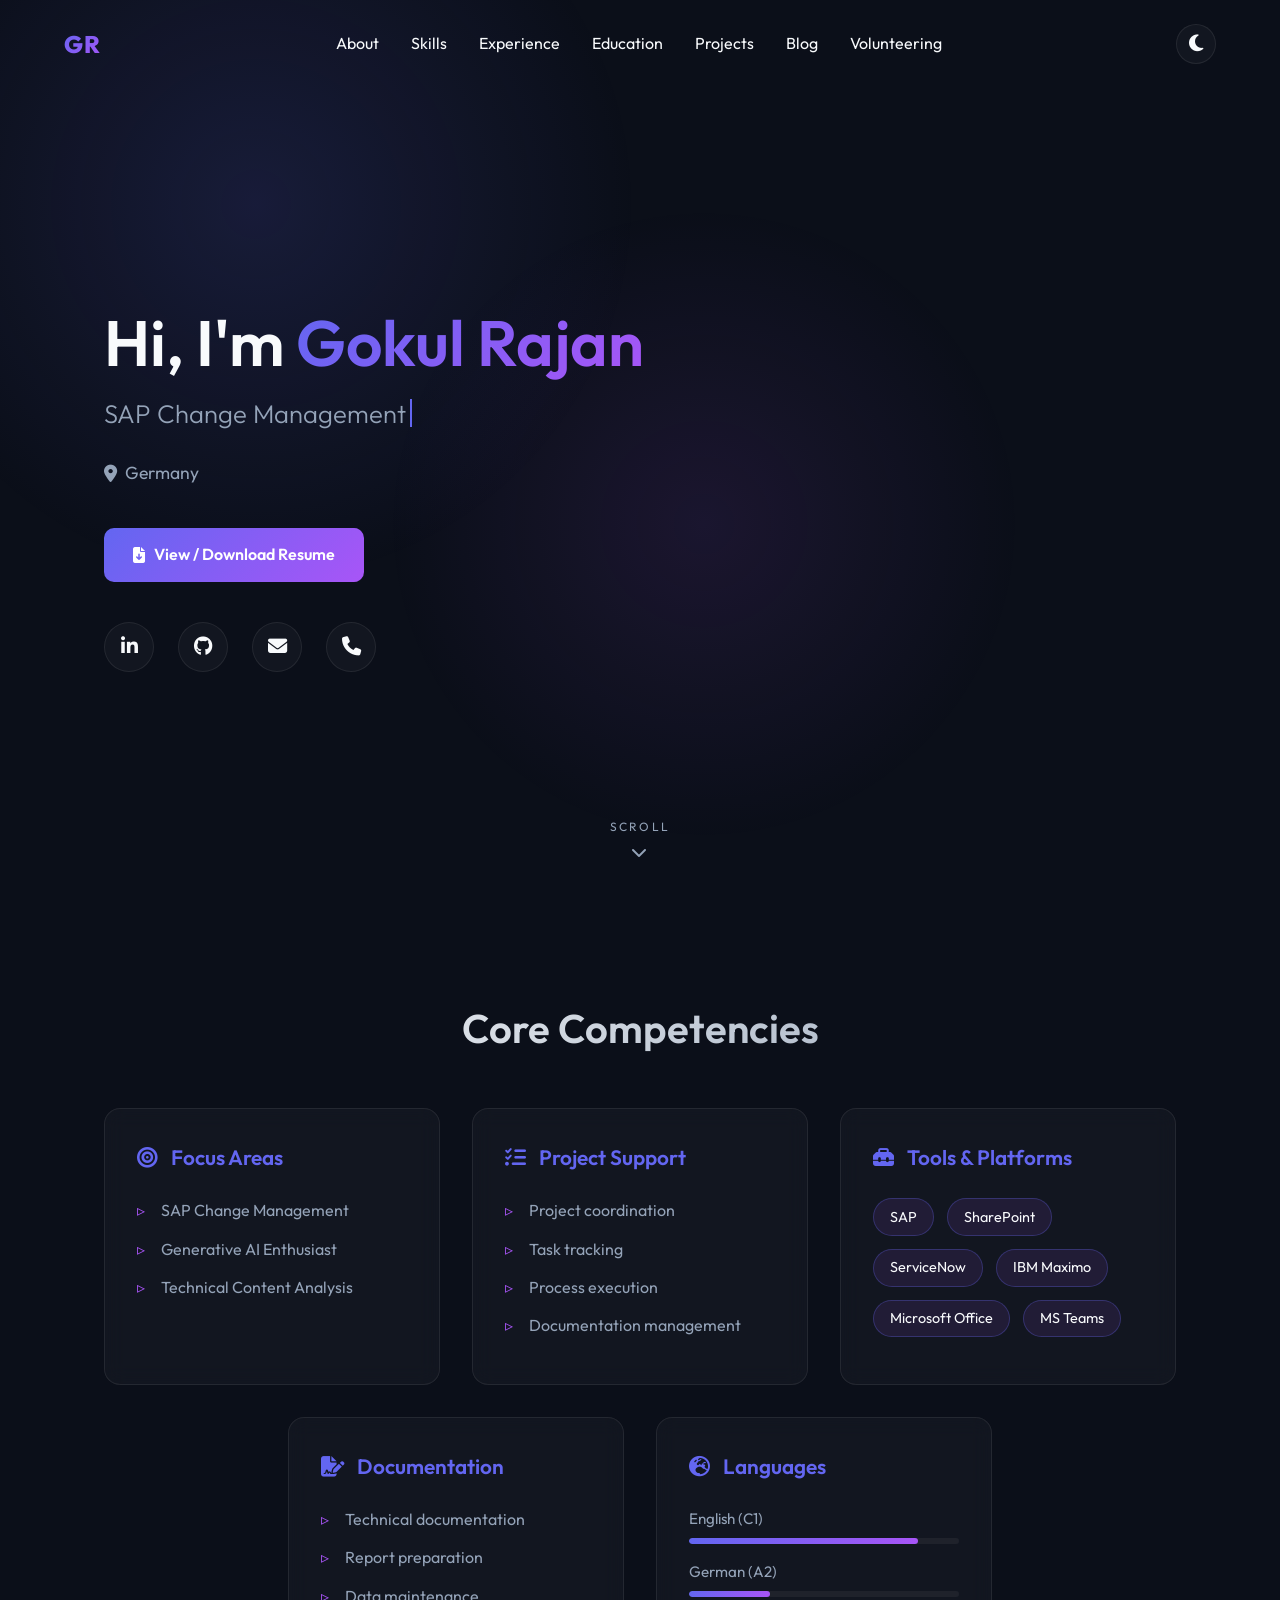
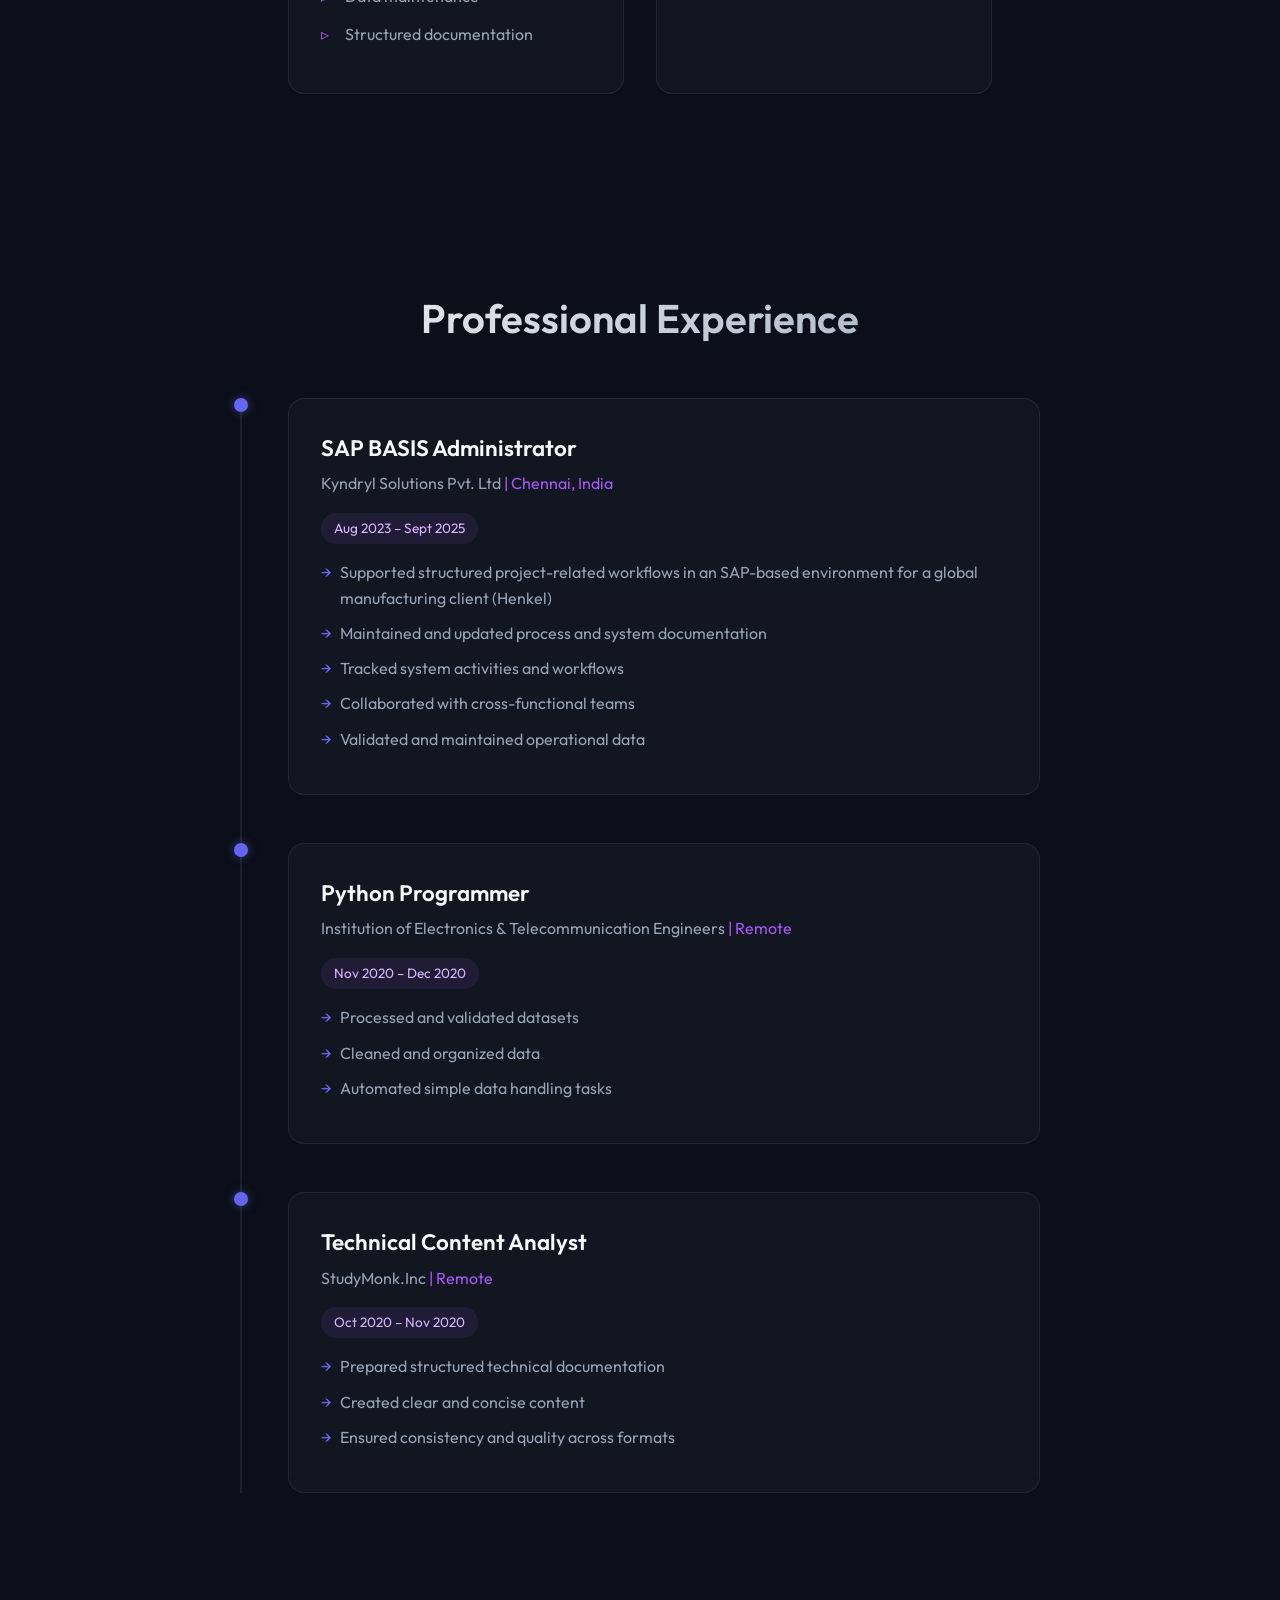
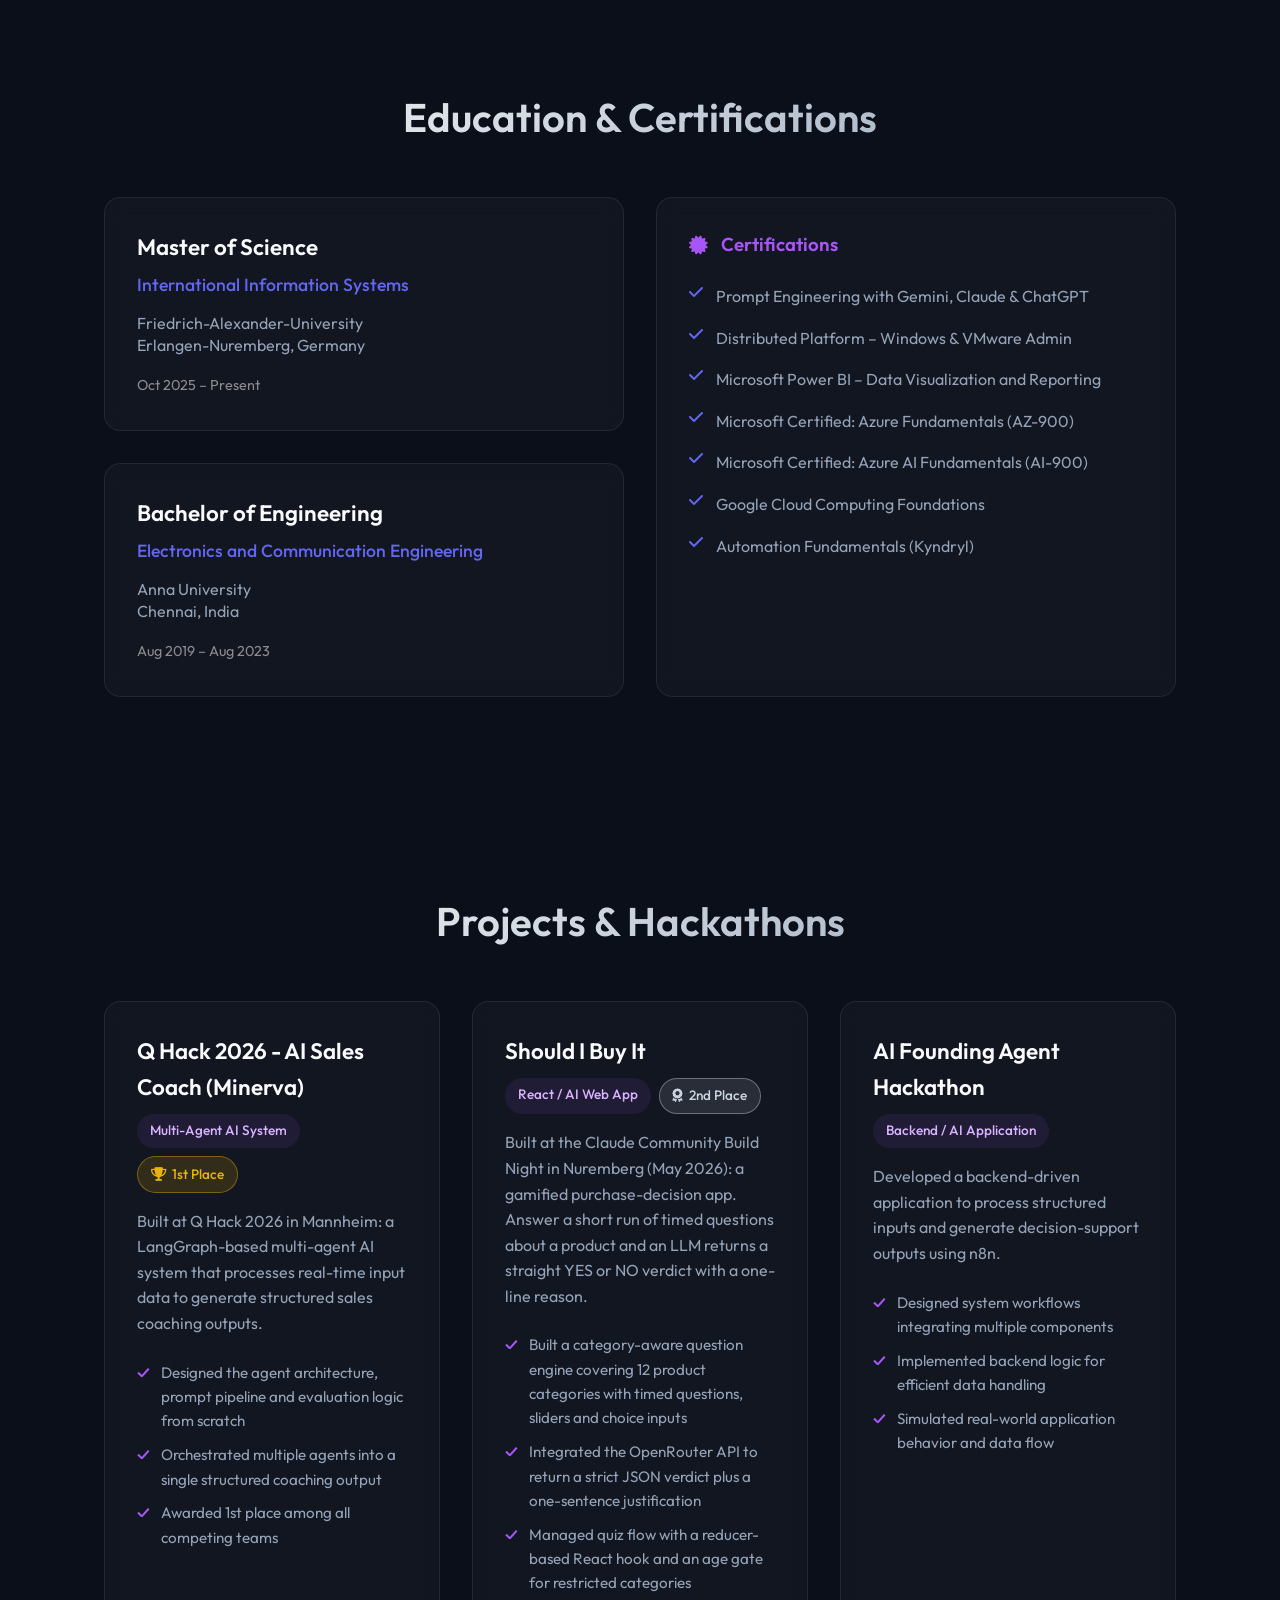
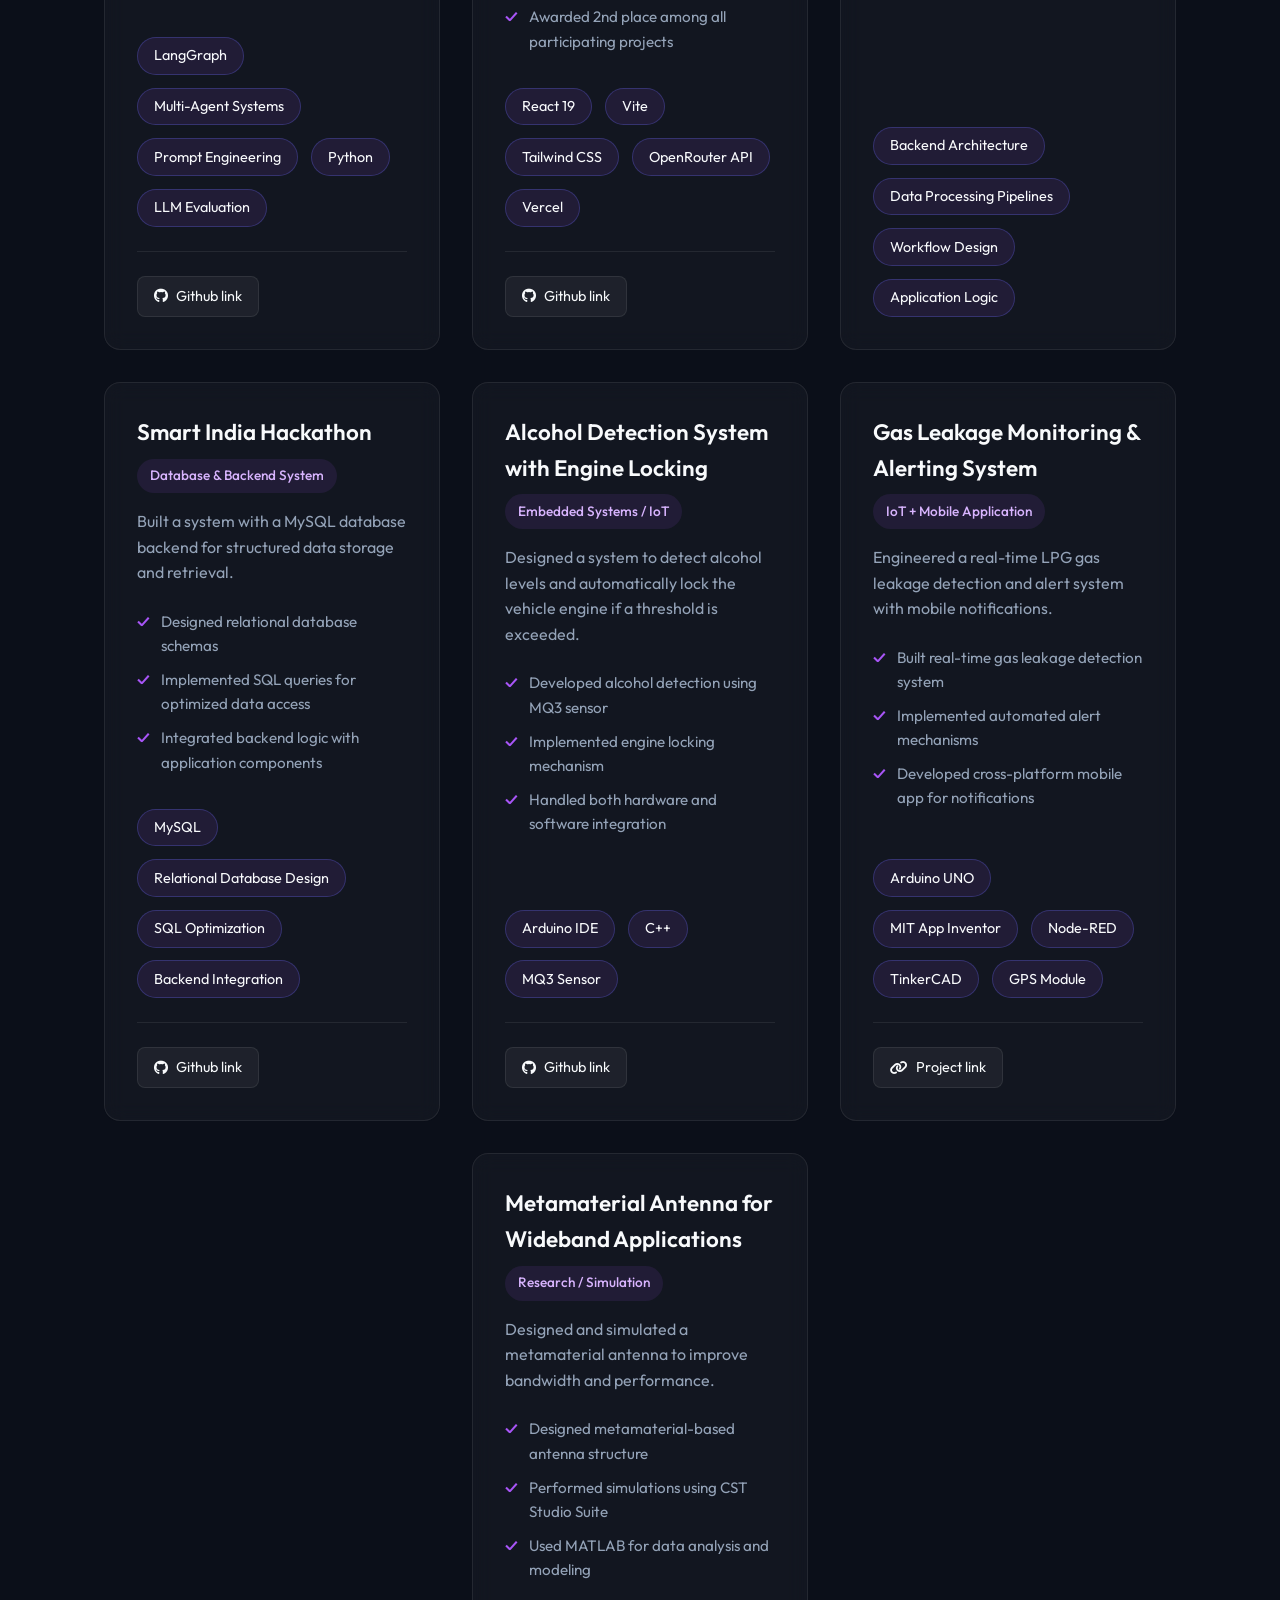
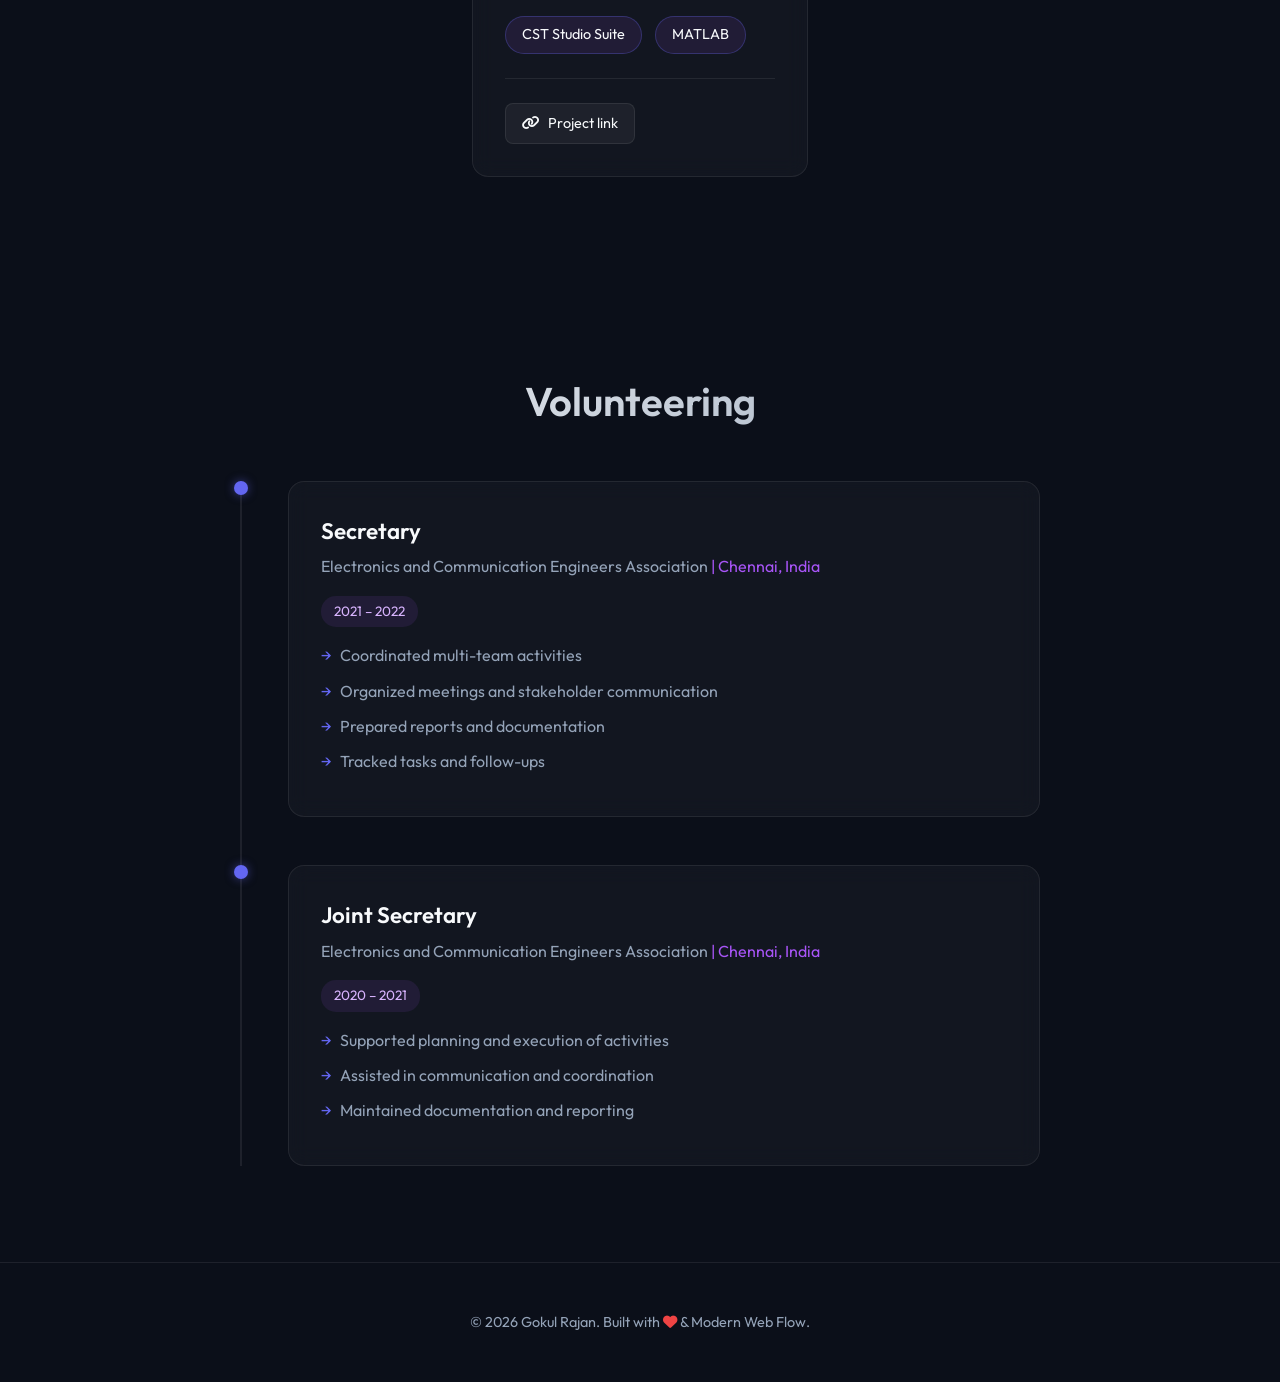
==== commit 636f217e: "Add a scroll hint to the hero Small chevron with a "Scroll" label at the foot of the hero, gently an" ====
--- a/index.html
+++ b/index.html
@@ -61,6 +61,10 @@
                     <a href="tel:+4915510297960" aria-label="Phone"><i class="fa-solid fa-phone"></i></a>
                 </div>
             </div>
+            <a href="#skills" class="scroll-cue" aria-label="Scroll to content">
+                <span>Scroll</span>
+                <i class="fa-solid fa-chevron-down" aria-hidden="true"></i>
+            </a>
         </section>
 
         <!-- About / Skills Section -->
--- a/style.css
+++ b/style.css
@@ -238,10 +238,54 @@
 
 /* Hero Section */
 .hero {
+    position: relative;
     min-height: 100vh;
     display: flex;
     align-items: center;
     padding-top: 5rem;
+}
+
+/* Scroll hint at the foot of the hero, fades out once the page moves */
+.scroll-cue {
+    position: absolute;
+    bottom: 2.5rem;
+    left: 50%;
+    transform: translateX(-50%);
+    display: flex;
+    flex-direction: column;
+    align-items: center;
+    gap: 0.5rem;
+    color: var(--text-muted);
+    text-decoration: none;
+    font-size: 0.75rem;
+    letter-spacing: 0.18em;
+    text-transform: uppercase;
+    transition: var(--transition);
+}
+
+.scroll-cue i {
+    font-size: 1rem;
+    animation: nudge 2s ease-in-out infinite;
+}
+
+.scroll-cue:hover {
+    color: var(--primary);
+}
+
+.scroll-cue.hidden {
+    opacity: 0;
+    pointer-events: none;
+}
+
+@keyframes nudge {
+    0%, 100% { transform: translateY(0); }
+    50% { transform: translateY(6px); }
+}
+
+@media (prefers-reduced-motion: reduce) {
+    .scroll-cue i {
+        animation: none;
+    }
 }
 
 .hero-content {
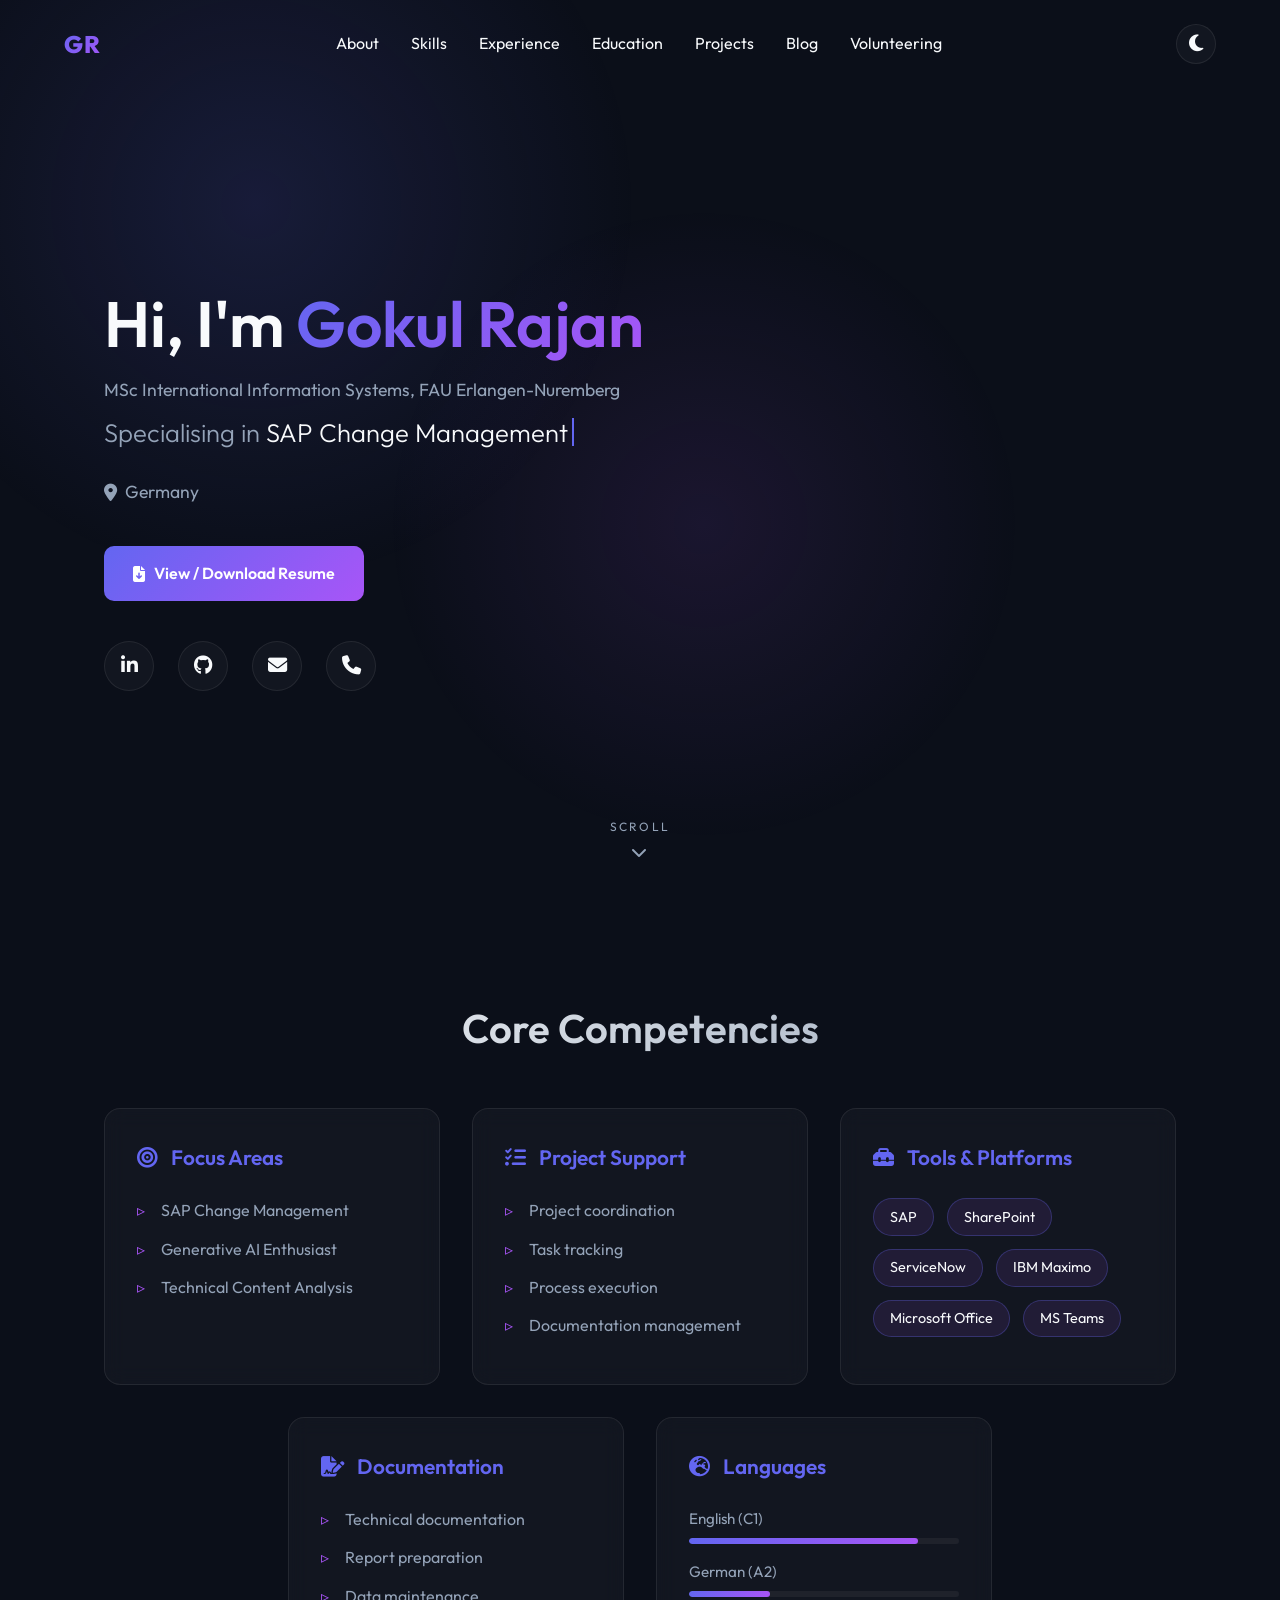
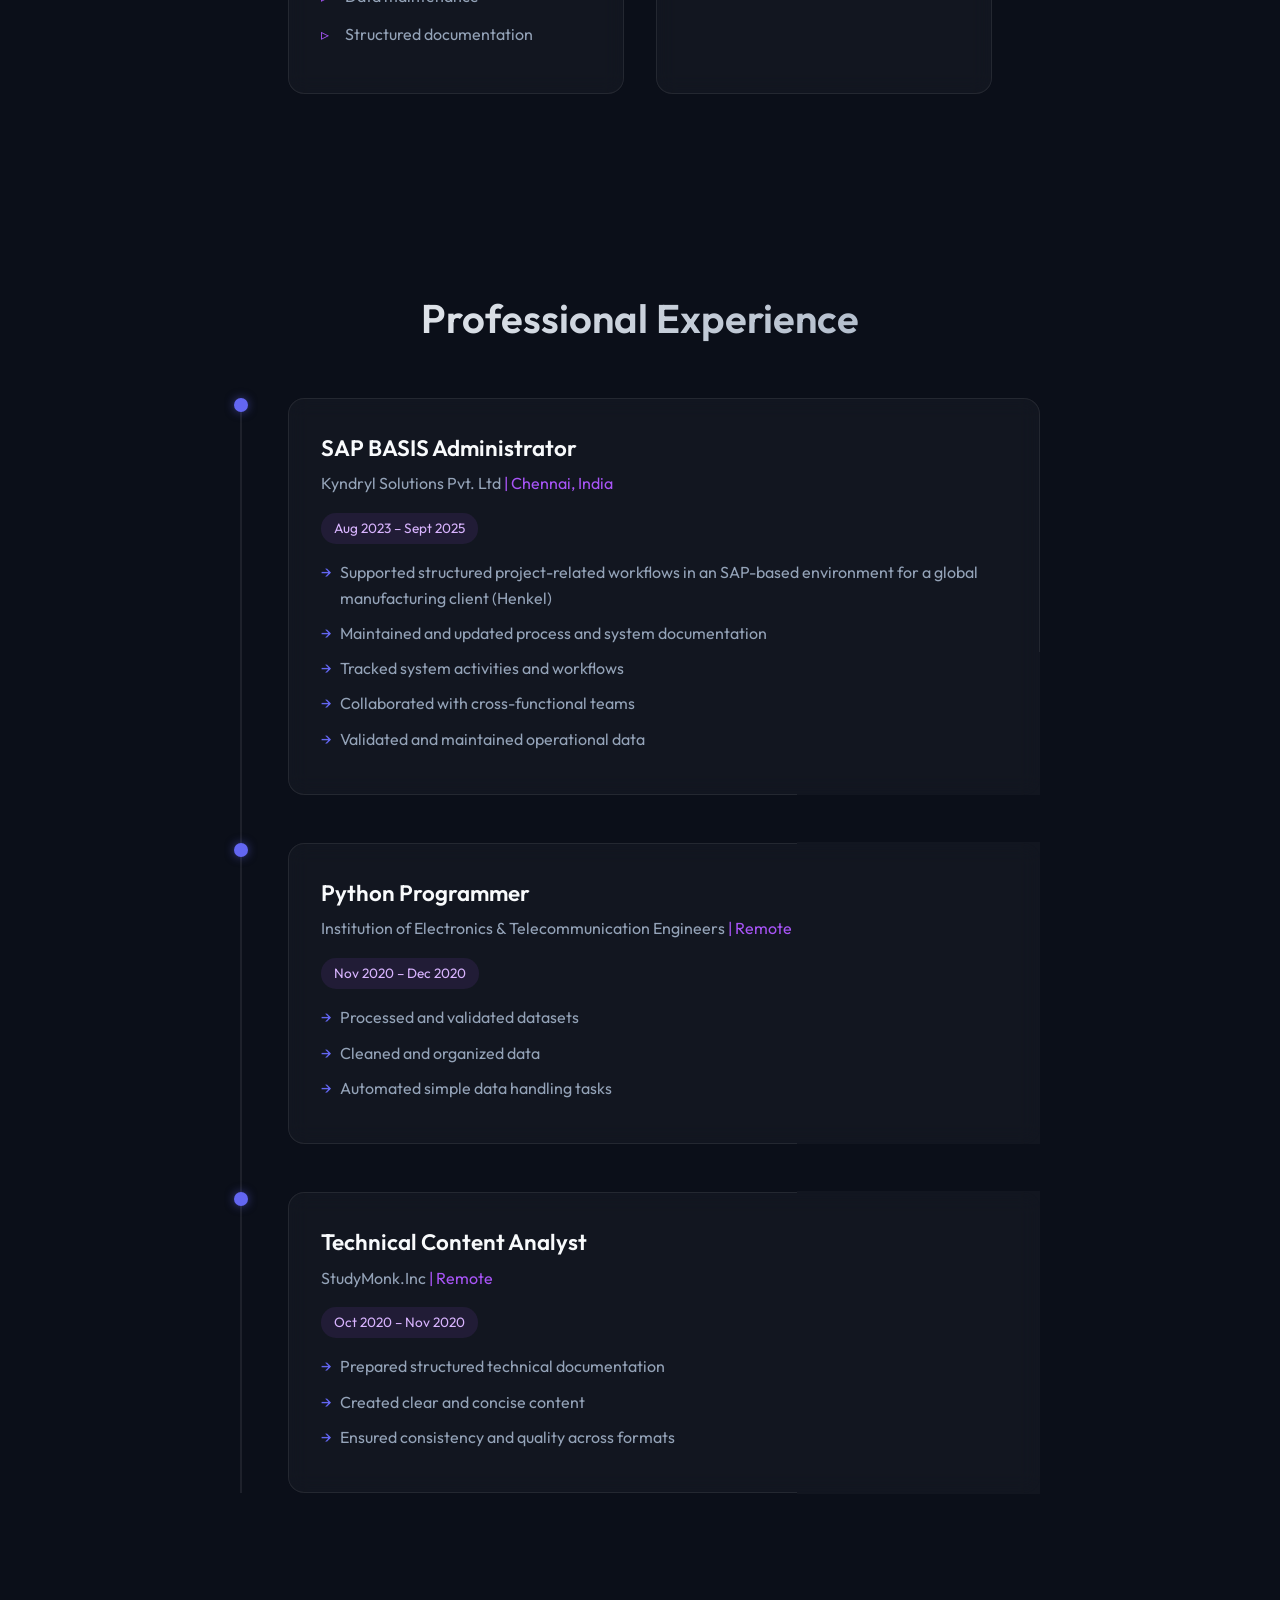
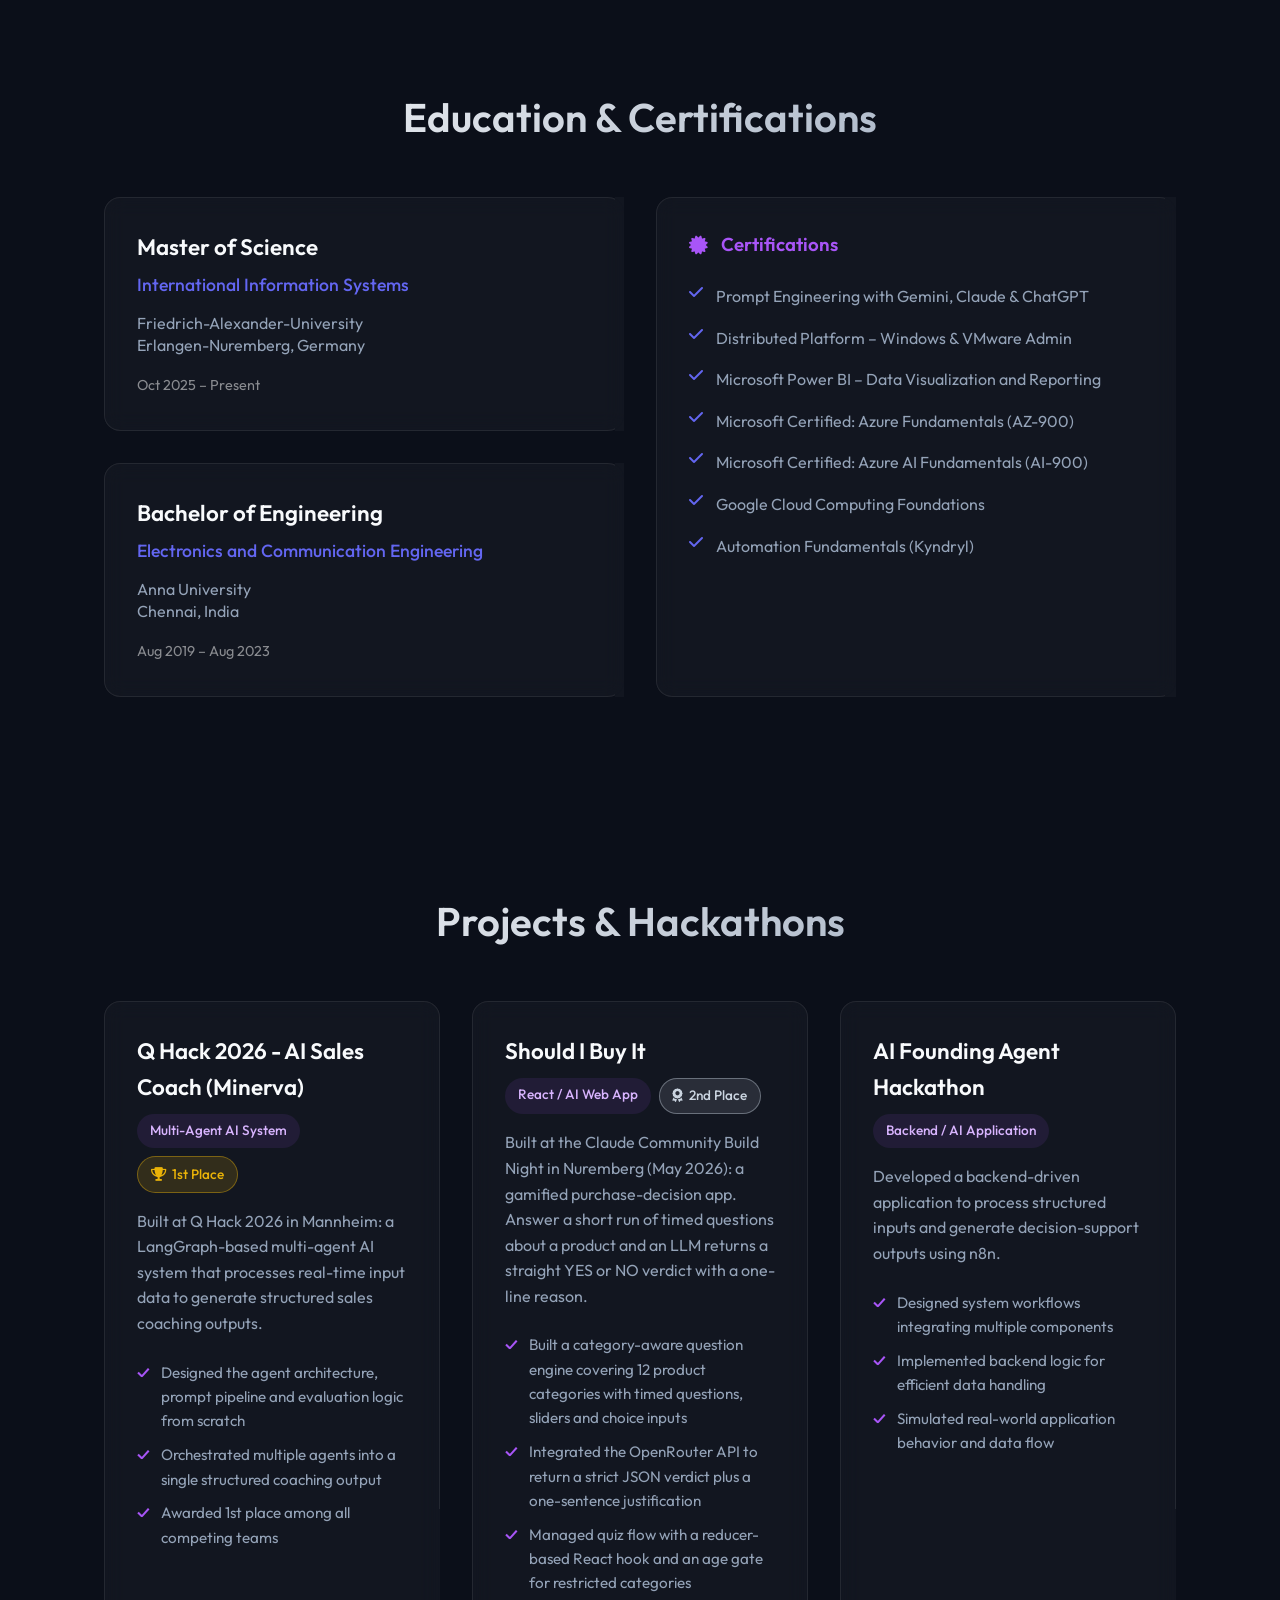
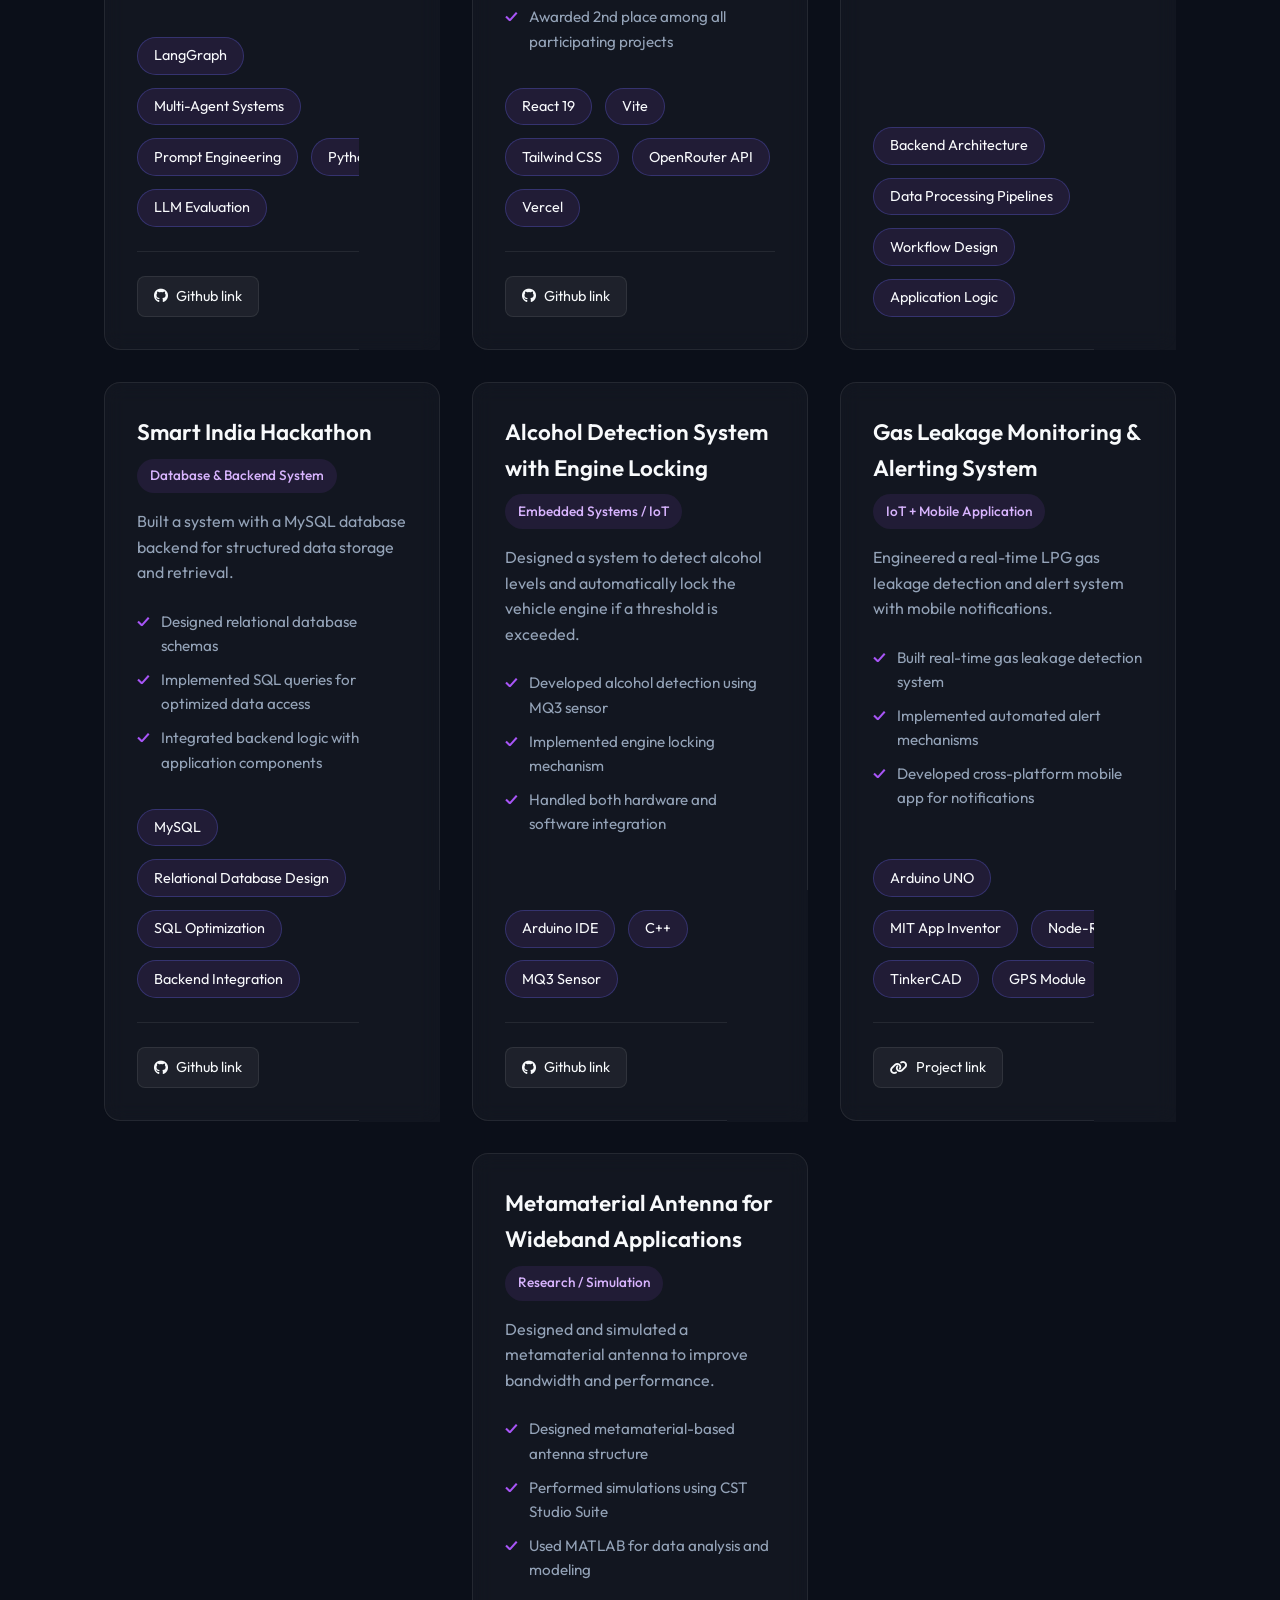
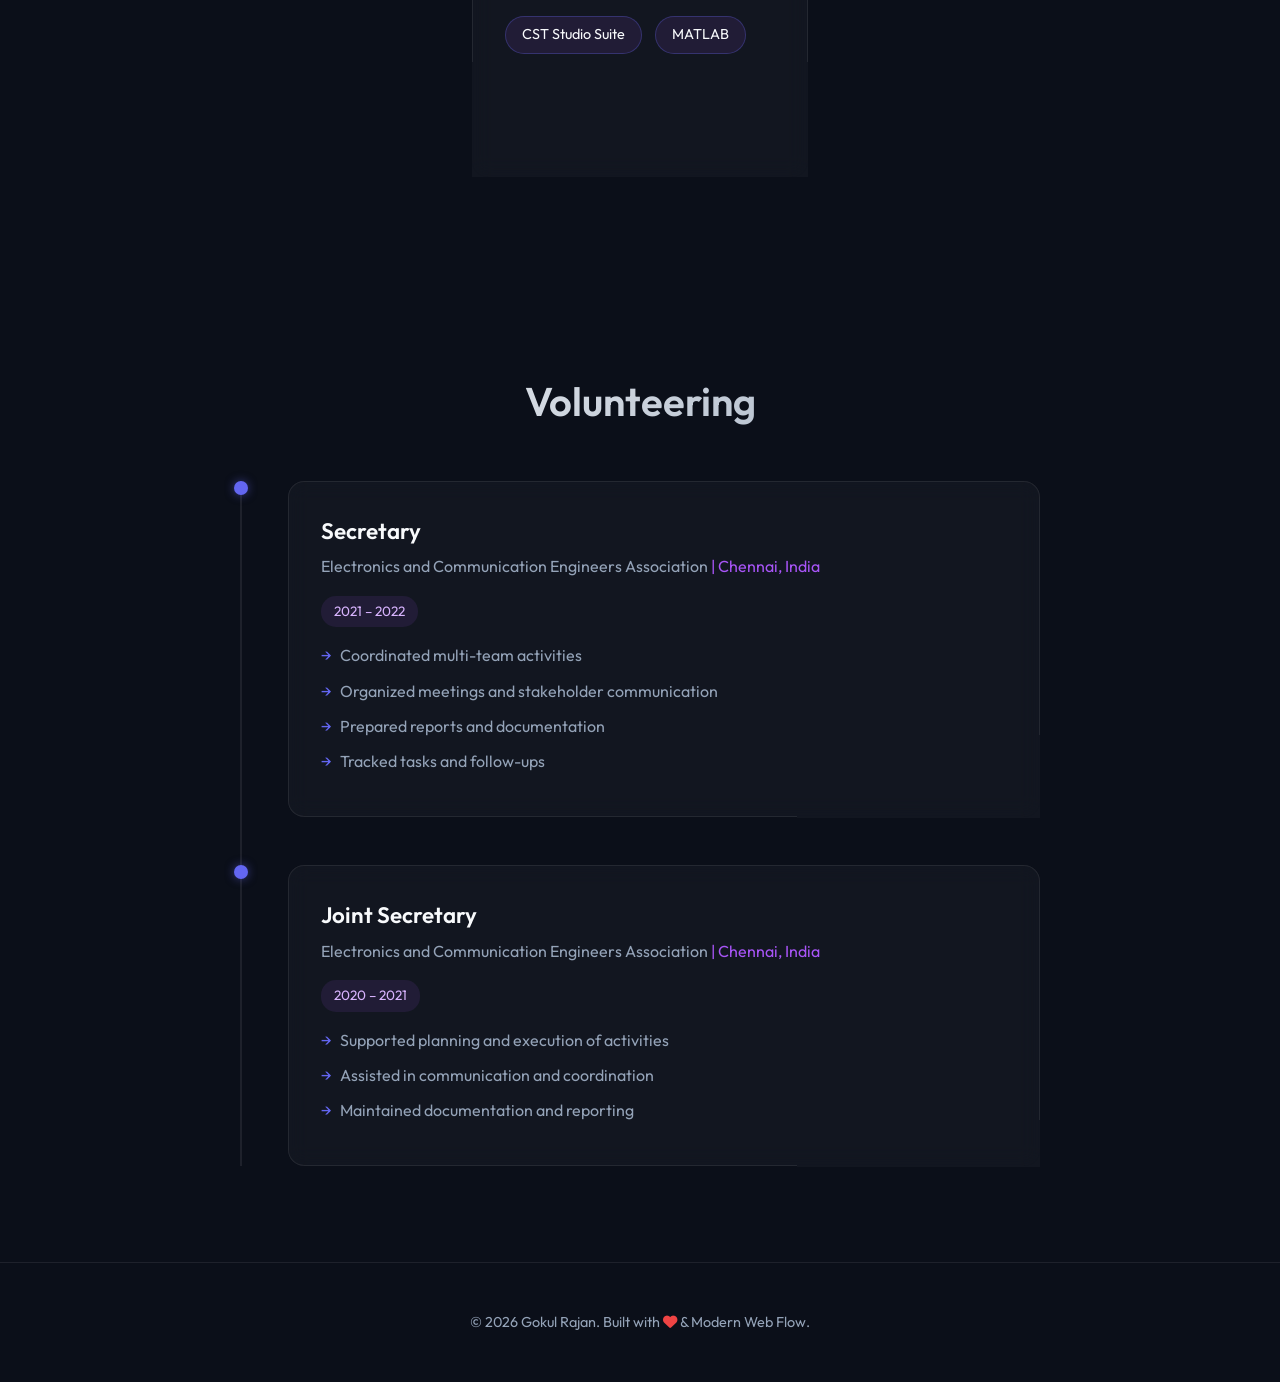
==== commit b5a02721: "Give the rotating hero words a frame The animated words had no context, so a visitor could not tell " ====
--- a/index.html
+++ b/index.html
@@ -44,8 +44,10 @@
         <section id="hero" class="hero">
             <div class="hero-content reveal-on-load">
                 <h1>Hi, I'm <span class="highlight">Gokul Rajan</span></h1>
+                <p class="hero-credential">MSc International Information Systems, FAU Erlangen-Nuremberg</p>
                 <h2 class="typewriter">
-                    <span class="sr-only">SAP Change Management and AI Workflow Automation</span>
+                    <span class="sr-only">Specialising in SAP Change Management and AI Workflow Automation</span>
+                    <span class="lead-in" aria-hidden="true">Specialising in</span>
                     <span id="typed-role" aria-hidden="true"></span><span class="caret" aria-hidden="true"></span>
                 </h2>
                 <p class="location"><i class="fa-solid fa-location-dot"></i> Germany</p>
--- a/style.css
+++ b/style.css
@@ -311,9 +311,31 @@
     margin-bottom: 1.5rem;
 }
 
+.hero-credential {
+    font-size: clamp(0.95rem, 1.4vw, 1.1rem);
+    color: var(--text-muted);
+    margin-bottom: 0.6rem;
+}
+
 /* Reserve the line so the layout does not jump while a role is deleted */
 .hero h2.typewriter {
     min-height: 1.6em;
+}
+
+/* The rotating half wraps below the lead-in on narrow screens, so hold two lines */
+@media (max-width: 700px) {
+    .hero h2.typewriter {
+        min-height: 3.2em;
+    }
+}
+
+/* Static half stays quiet; the rotating half carries the emphasis */
+.lead-in {
+    color: var(--text-muted);
+}
+
+#typed-role {
+    color: var(--text-main);
 }
 
 .caret {
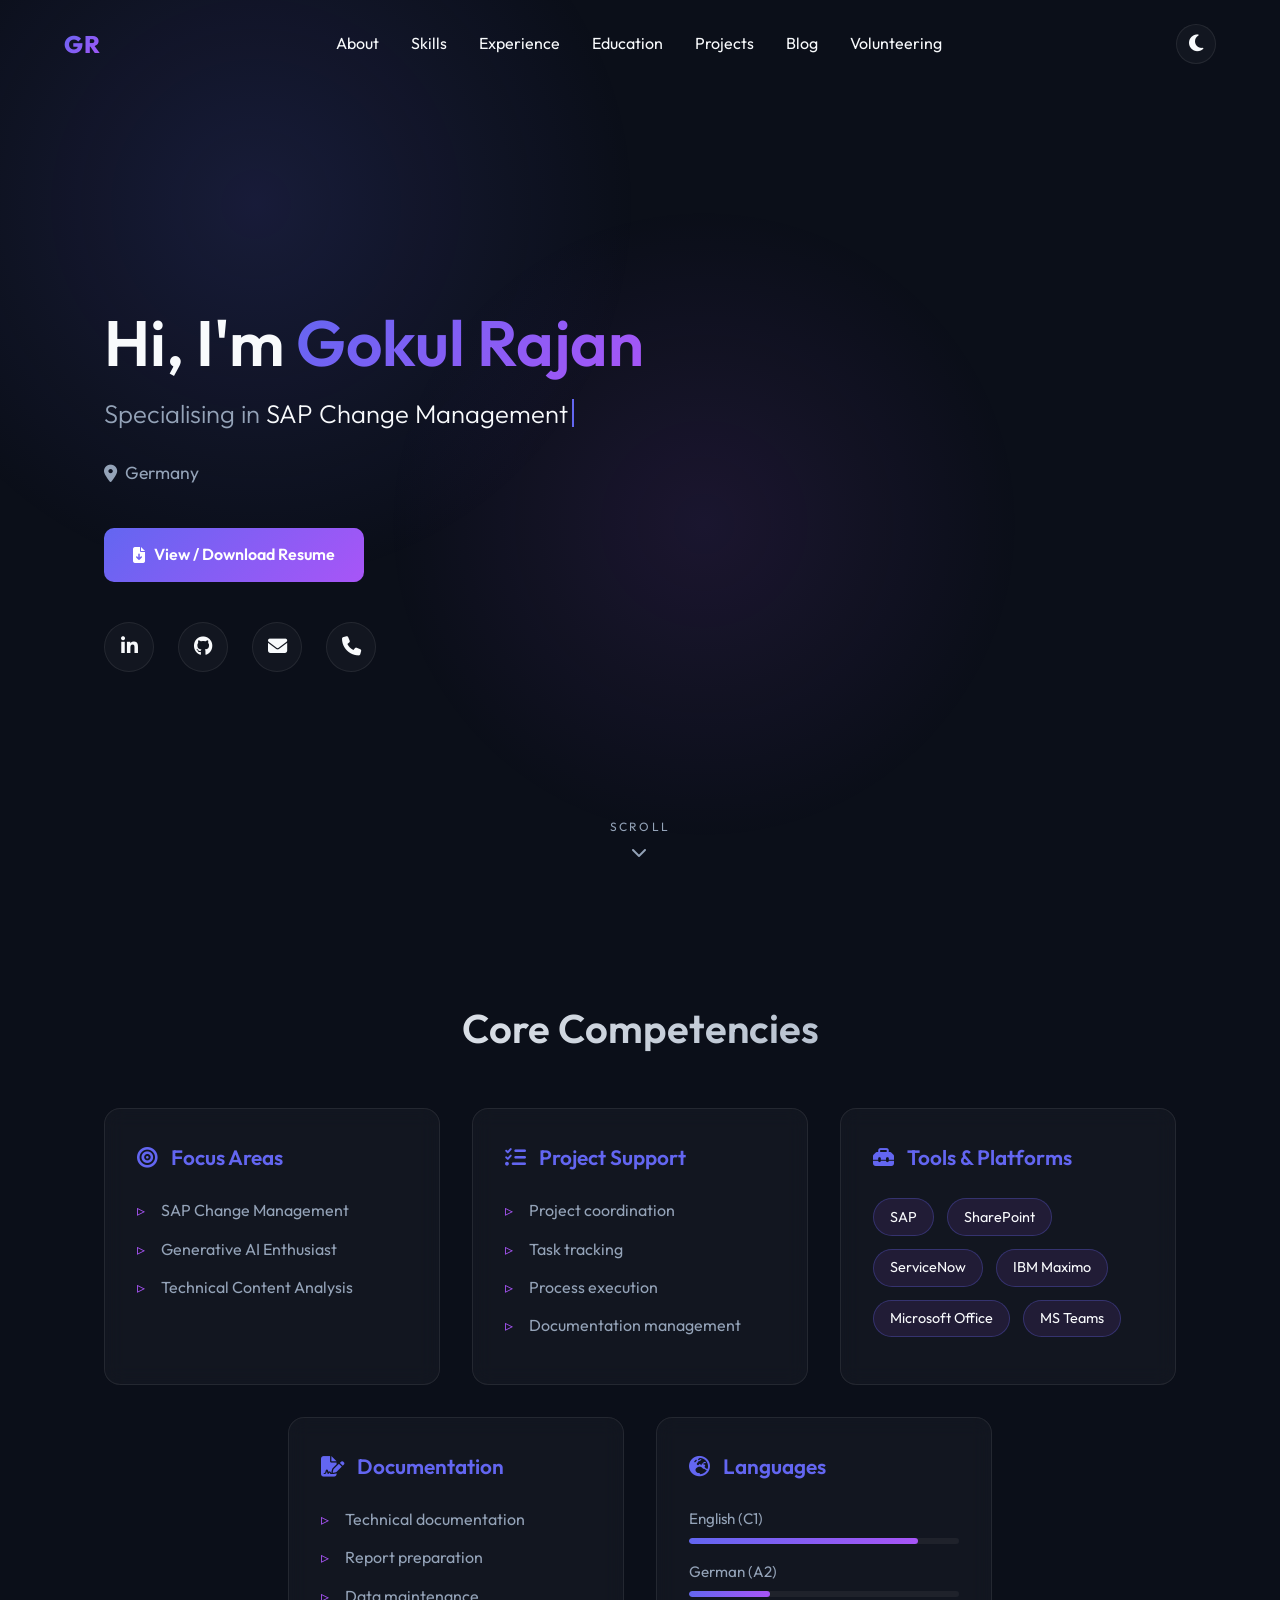
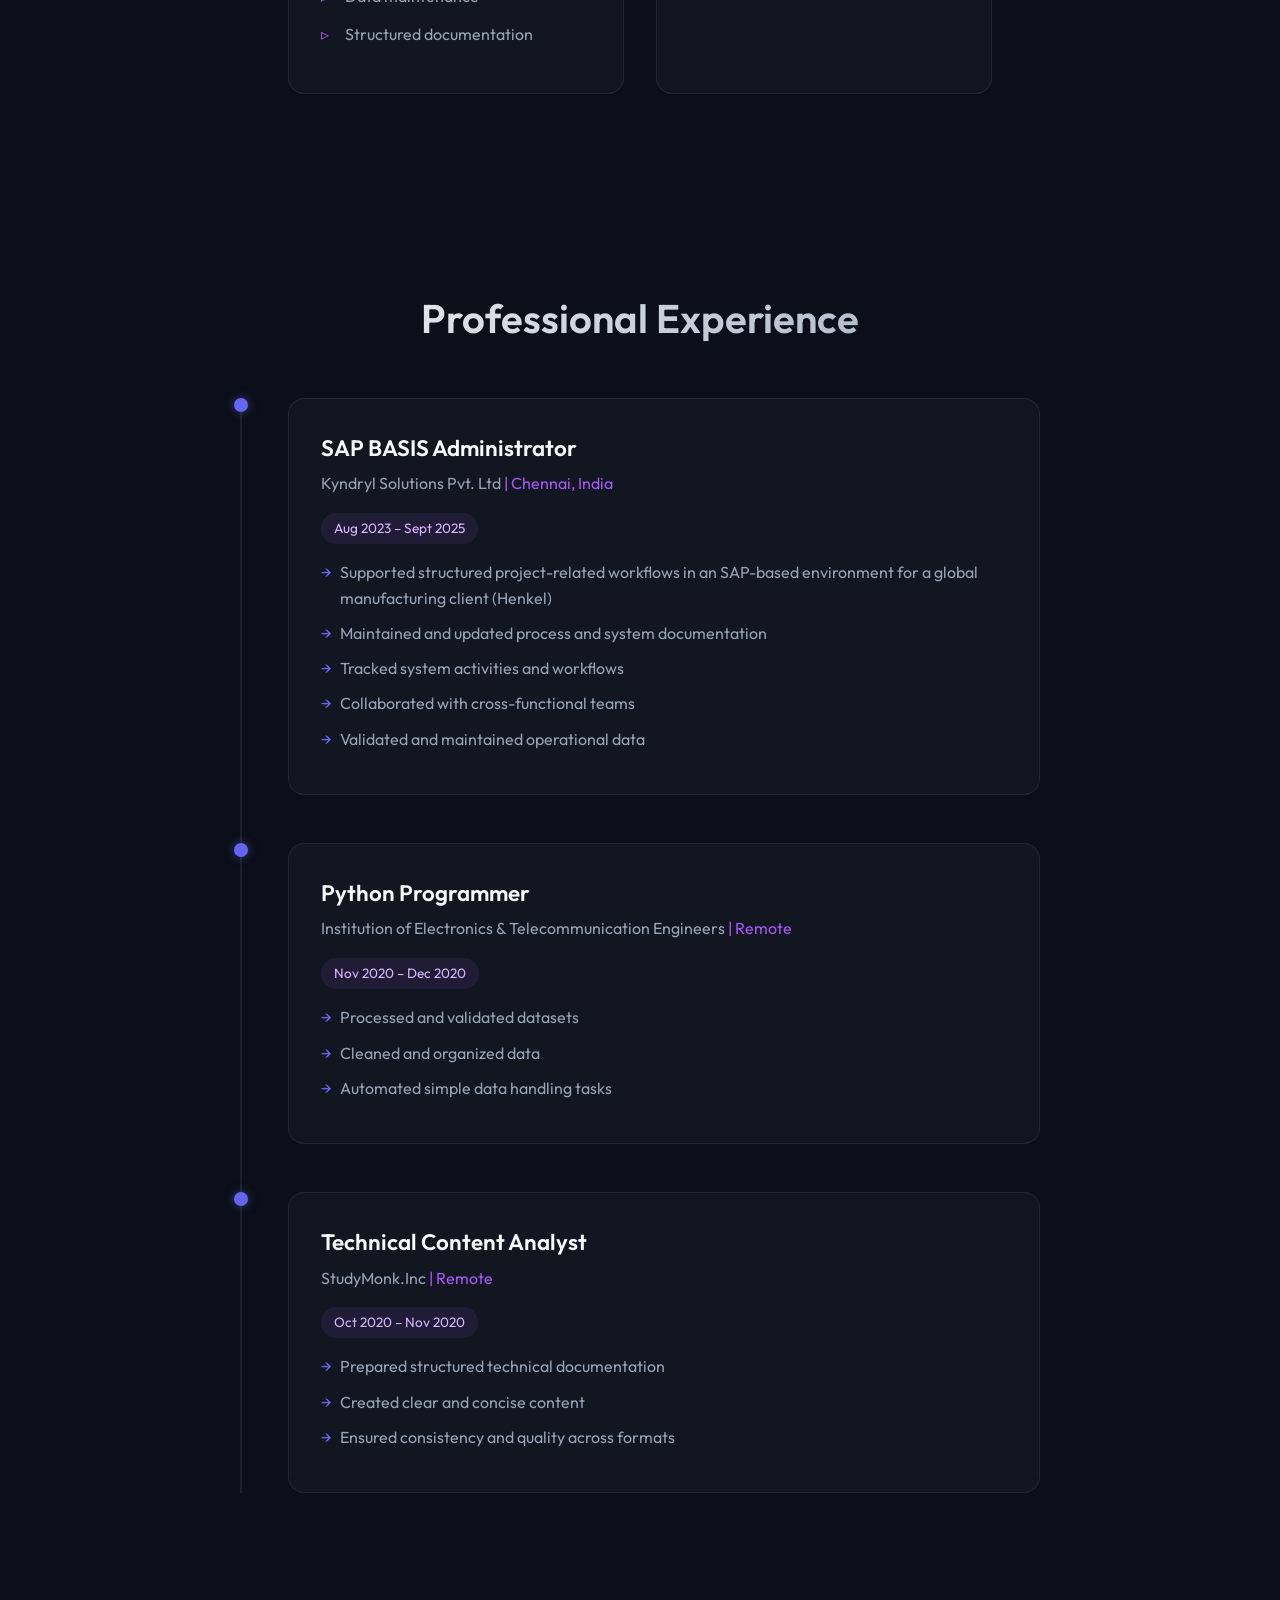
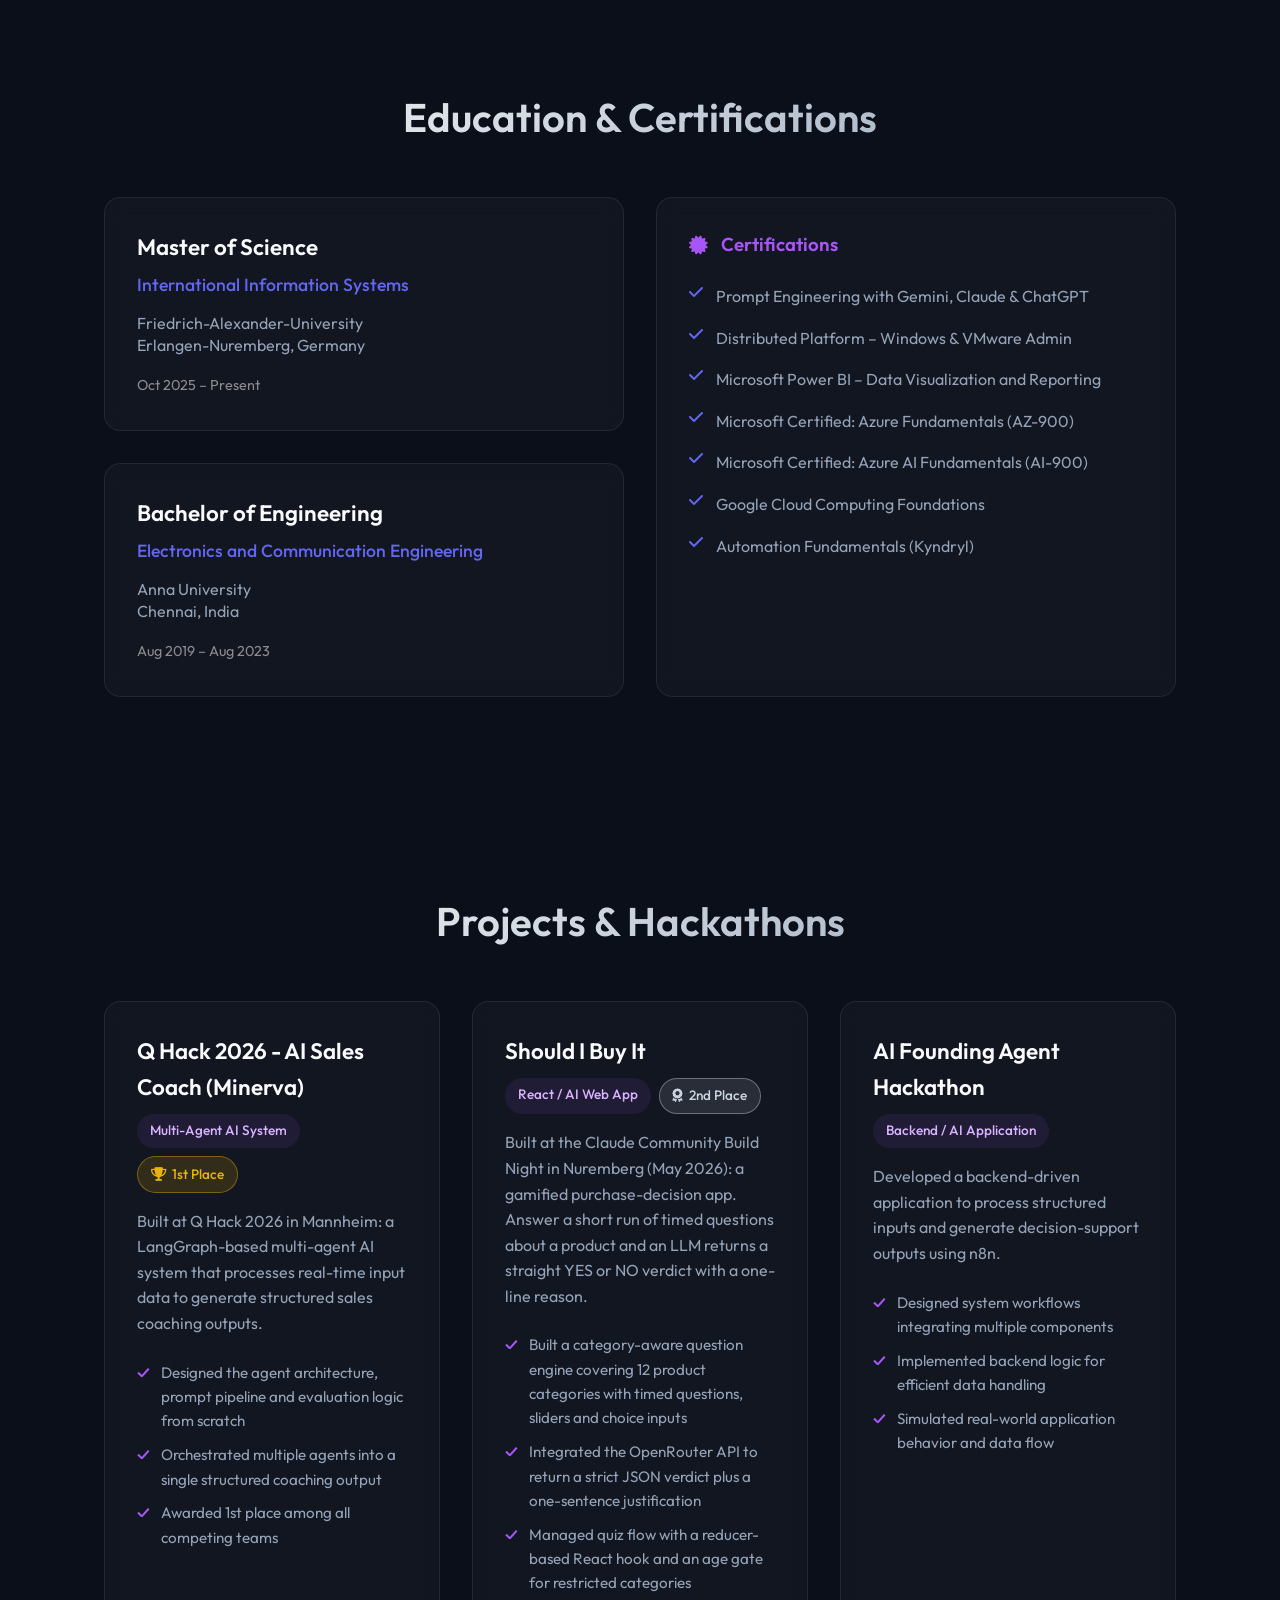
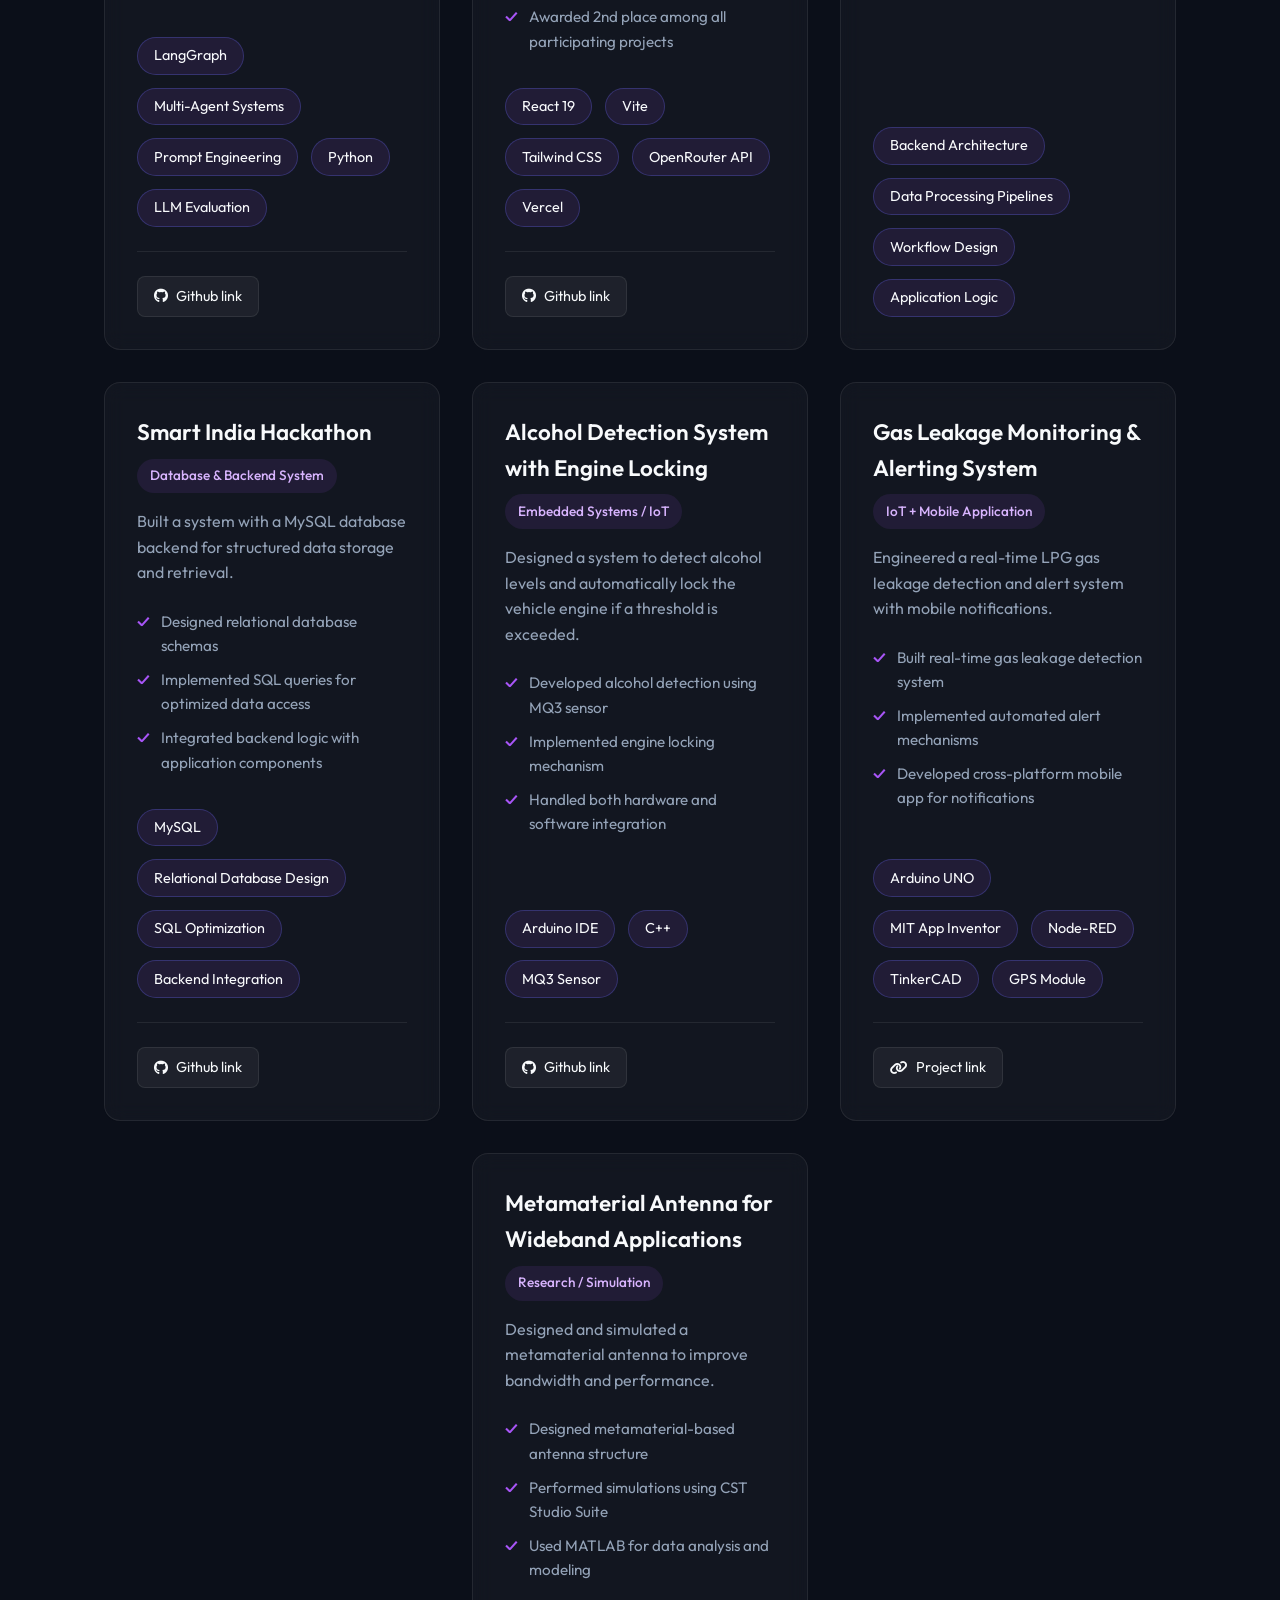
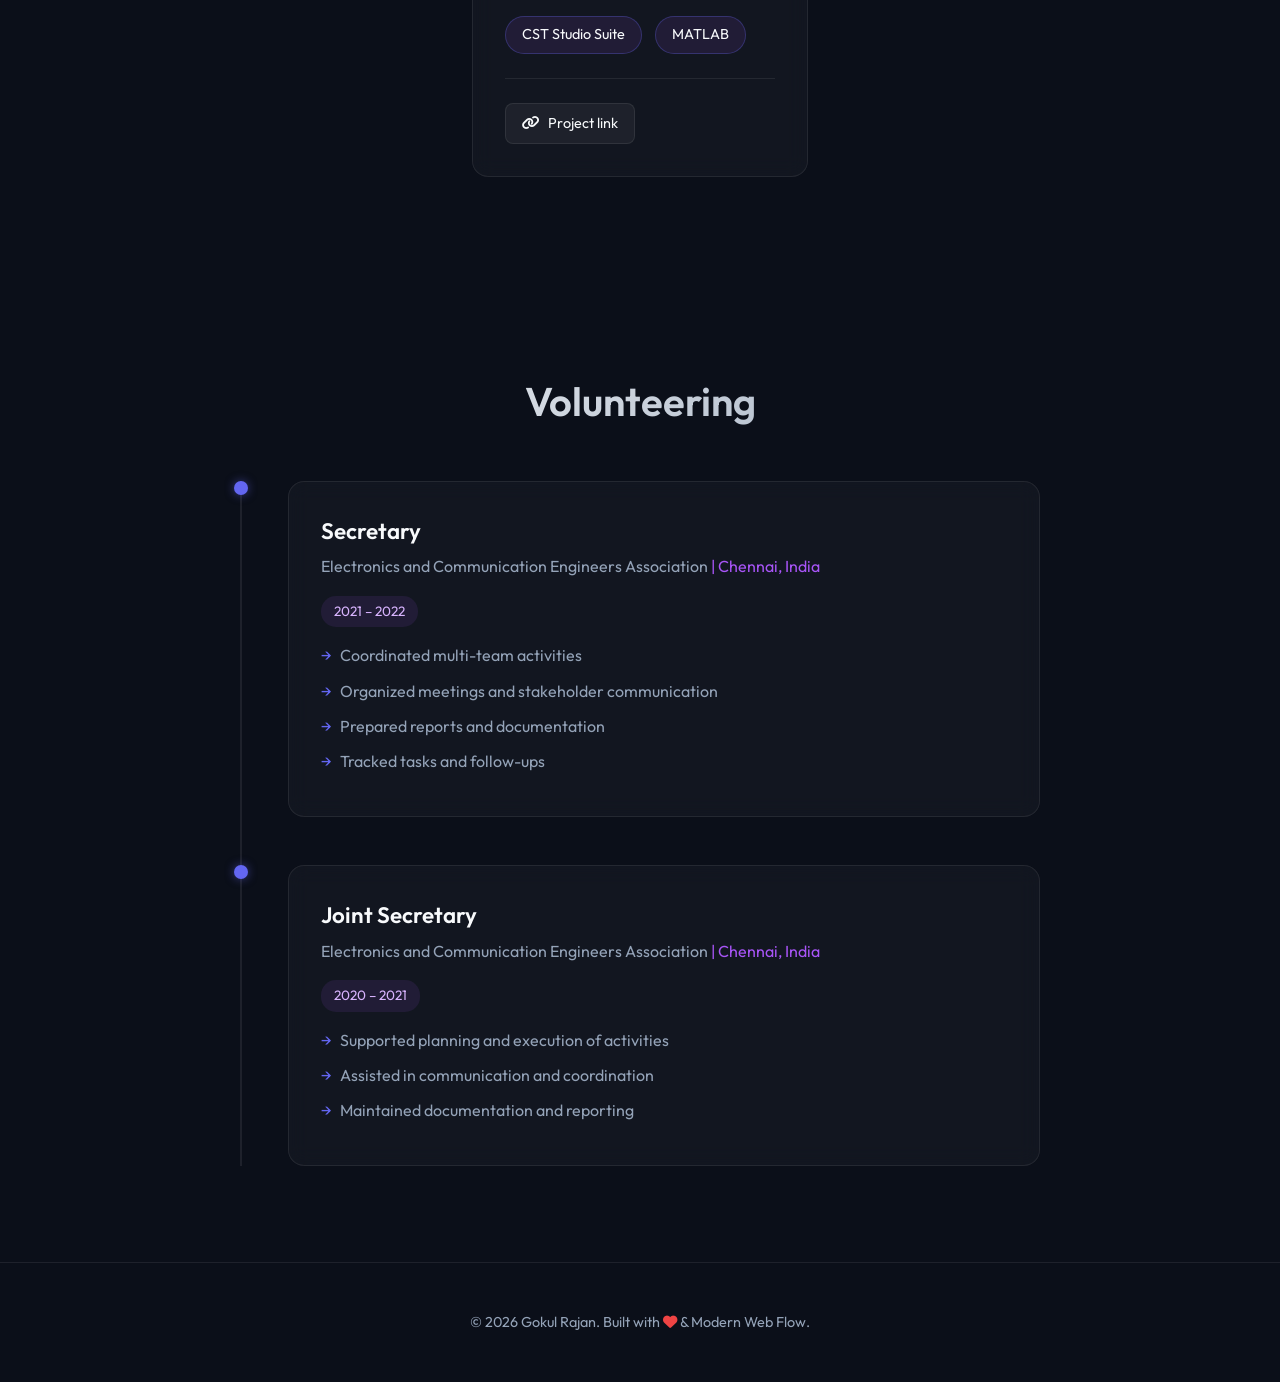
==== commit ce5a60ba: "Remove the degree and university line from the hero Drops the markup and its now-unused CSS rule. Th" ====
--- a/index.html
+++ b/index.html
@@ -44,7 +44,6 @@
         <section id="hero" class="hero">
             <div class="hero-content reveal-on-load">
                 <h1>Hi, I'm <span class="highlight">Gokul Rajan</span></h1>
-                <p class="hero-credential">MSc International Information Systems, FAU Erlangen-Nuremberg</p>
                 <h2 class="typewriter">
                     <span class="sr-only">Specialising in SAP Change Management and AI Workflow Automation</span>
                     <span class="lead-in" aria-hidden="true">Specialising in</span>
--- a/style.css
+++ b/style.css
@@ -311,12 +311,6 @@
     margin-bottom: 1.5rem;
 }
 
-.hero-credential {
-    font-size: clamp(0.95rem, 1.4vw, 1.1rem);
-    color: var(--text-muted);
-    margin-bottom: 0.6rem;
-}
-
 /* Reserve the line so the layout does not jump while a role is deleted */
 .hero h2.typewriter {
     min-height: 1.6em;
